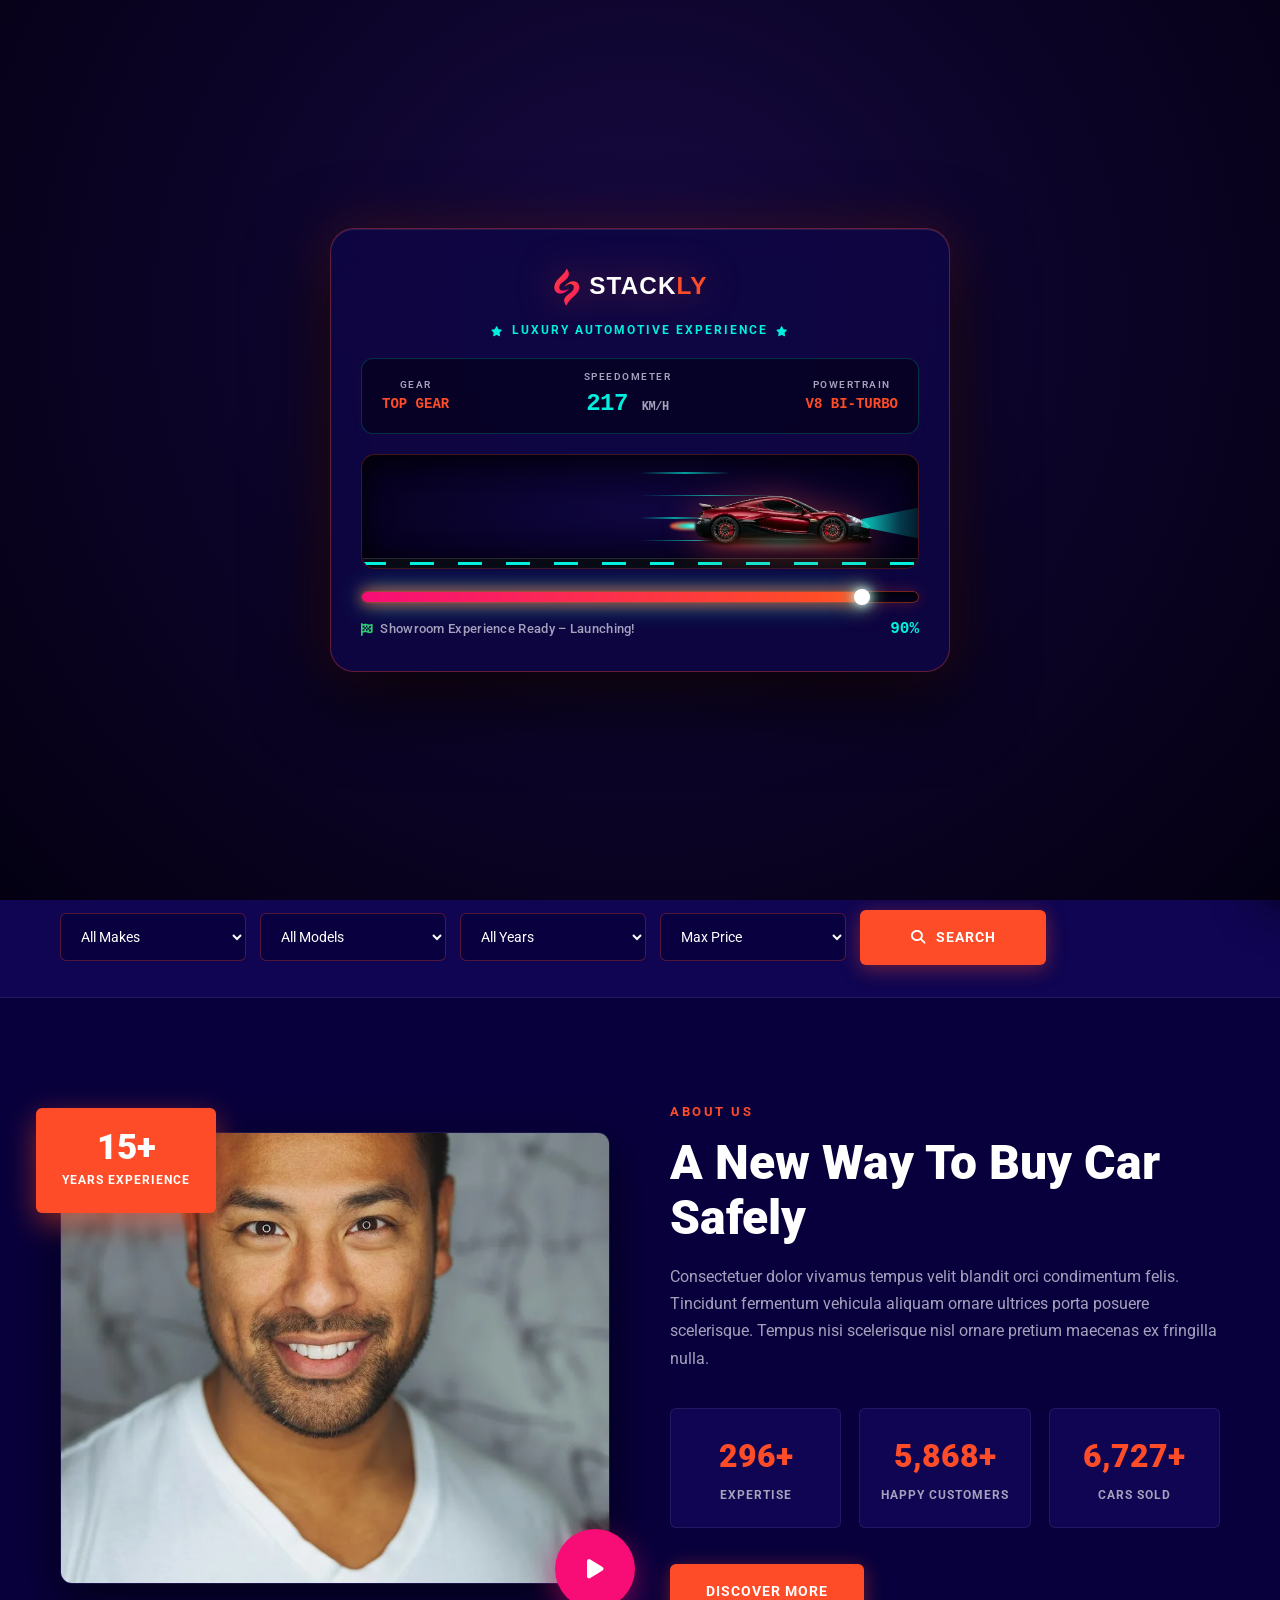
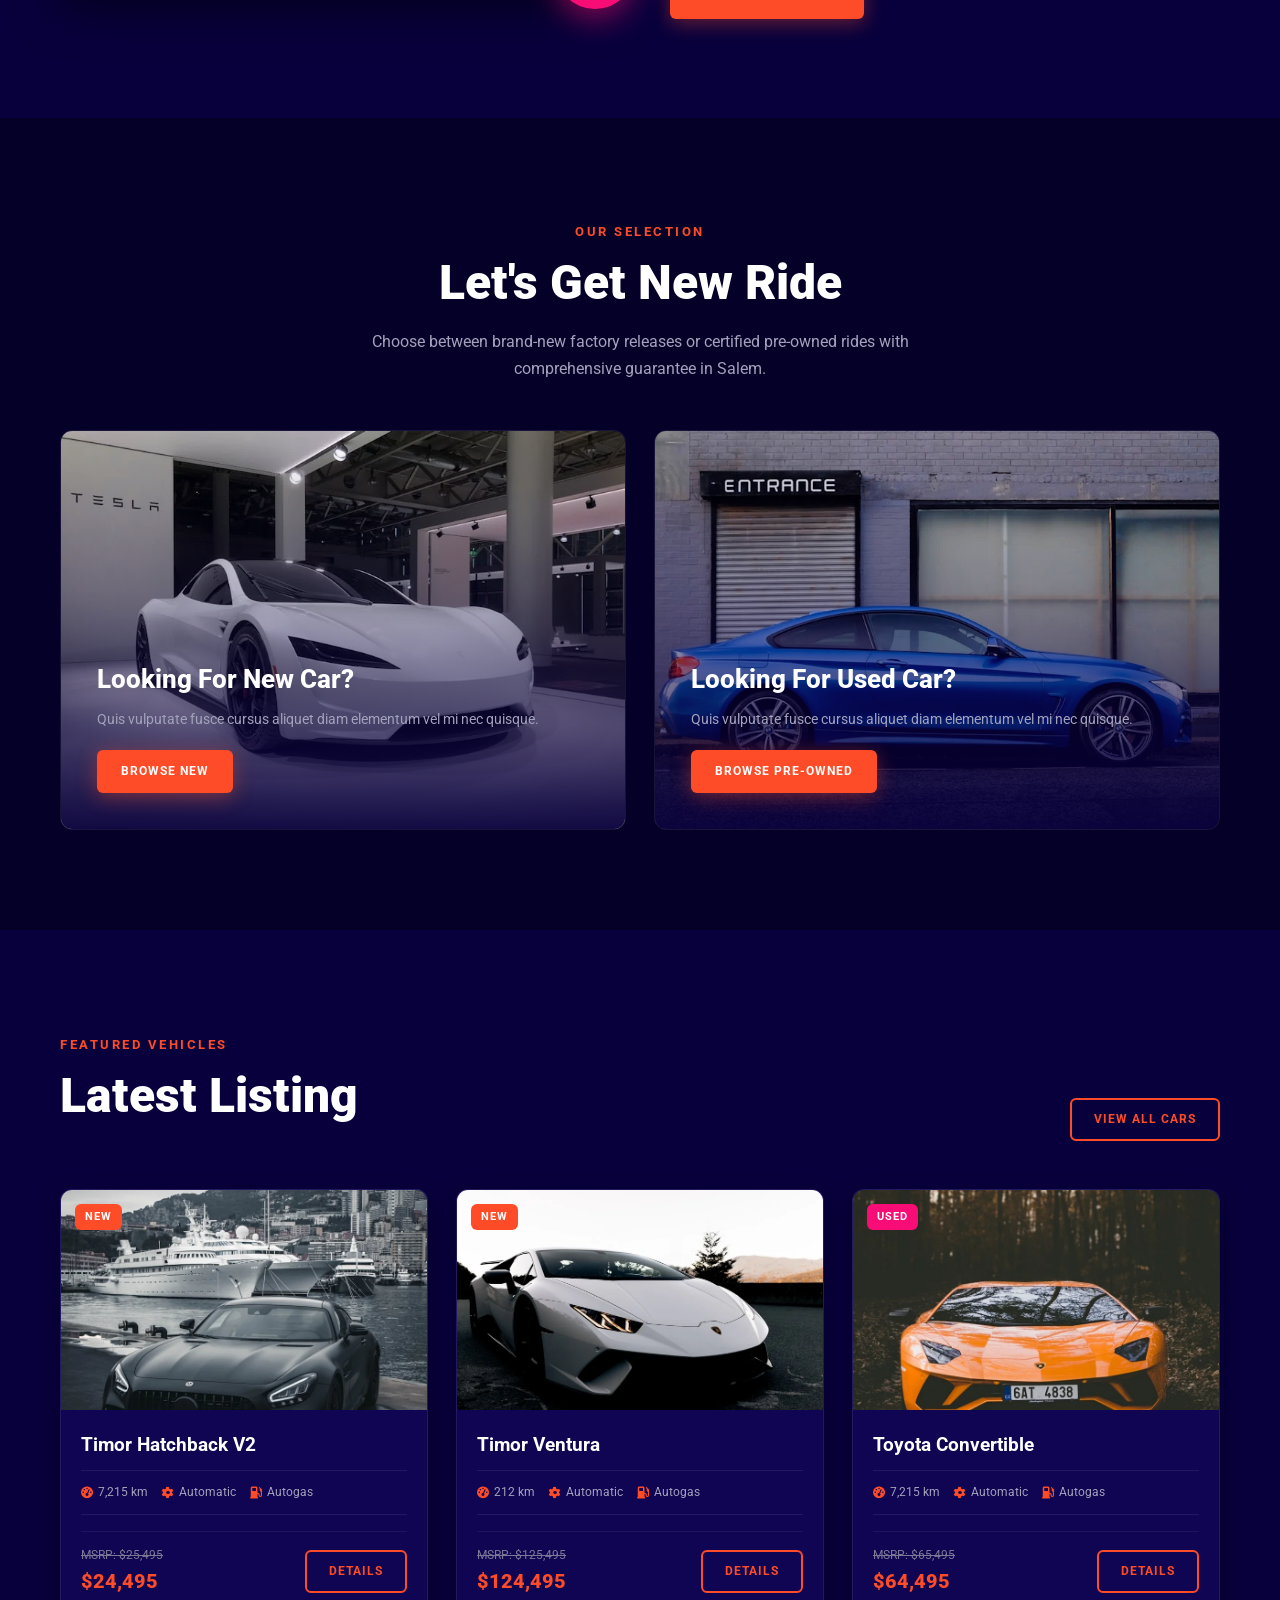
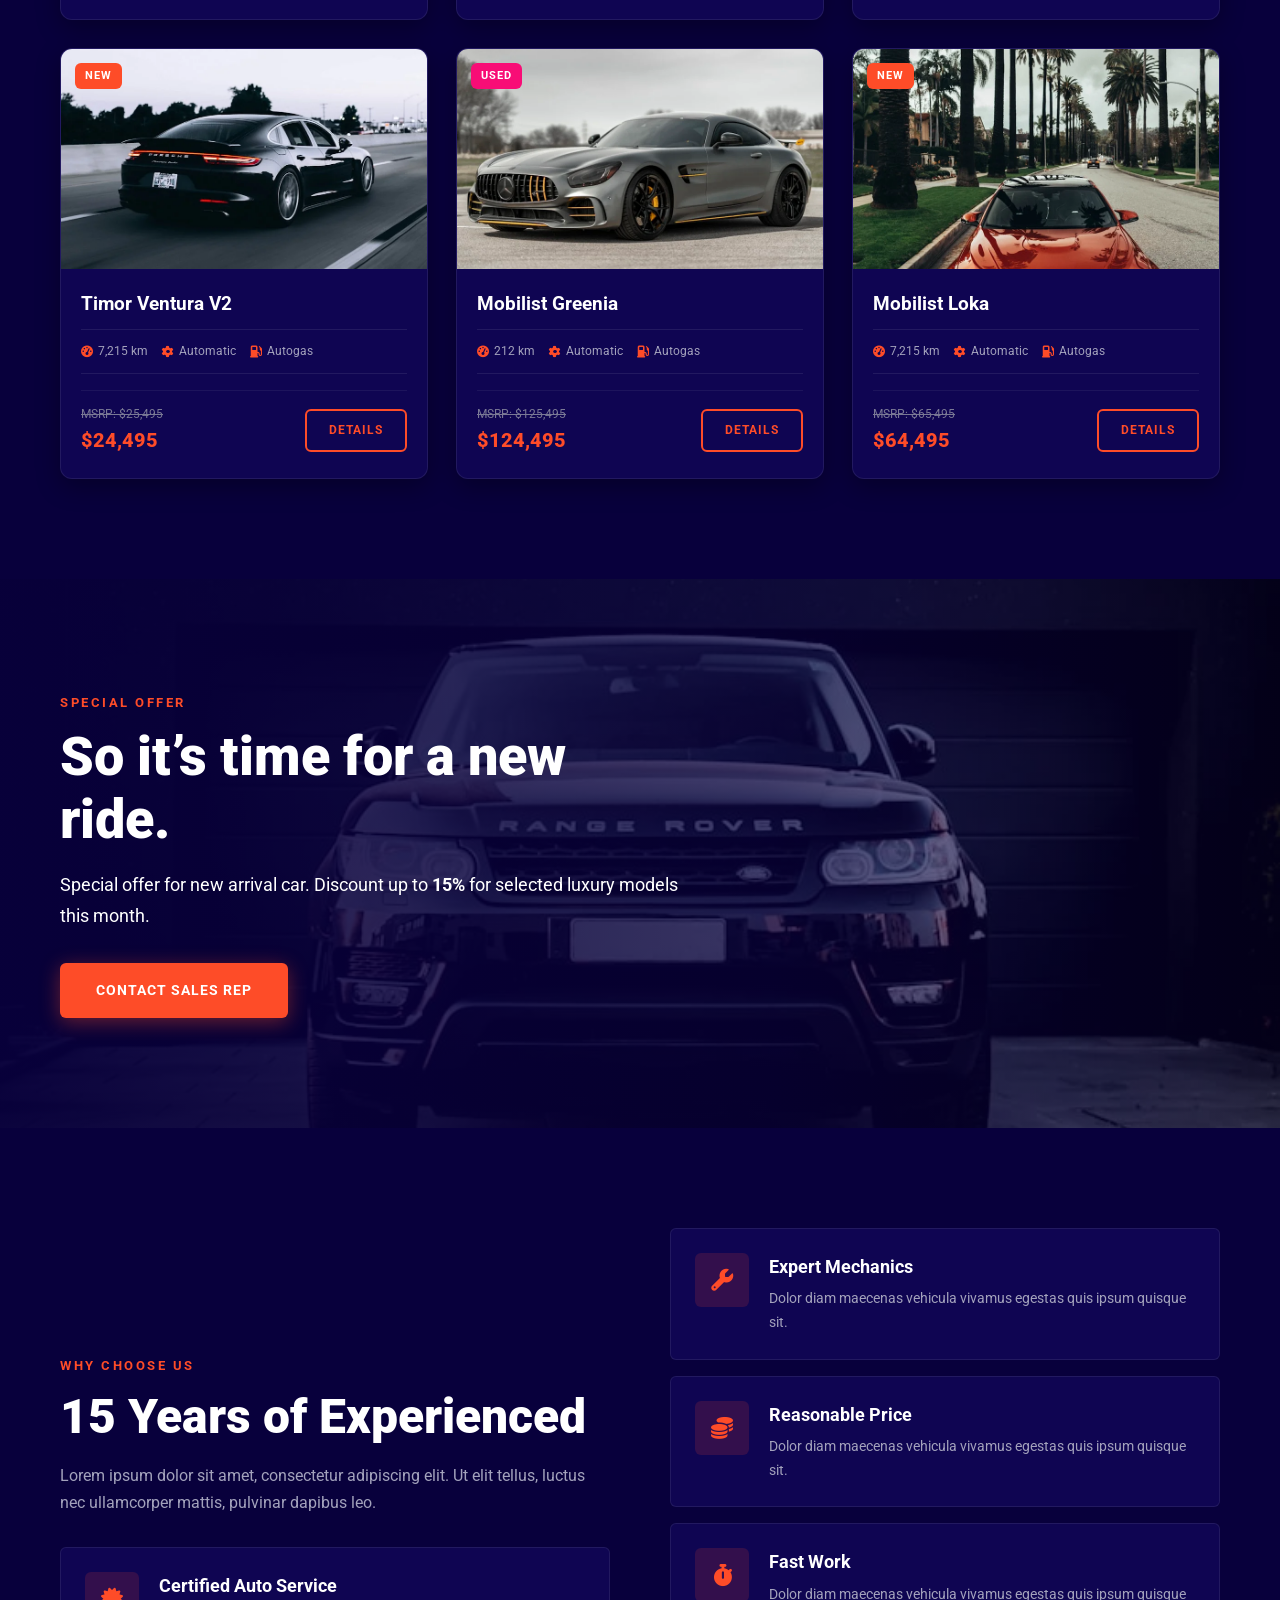
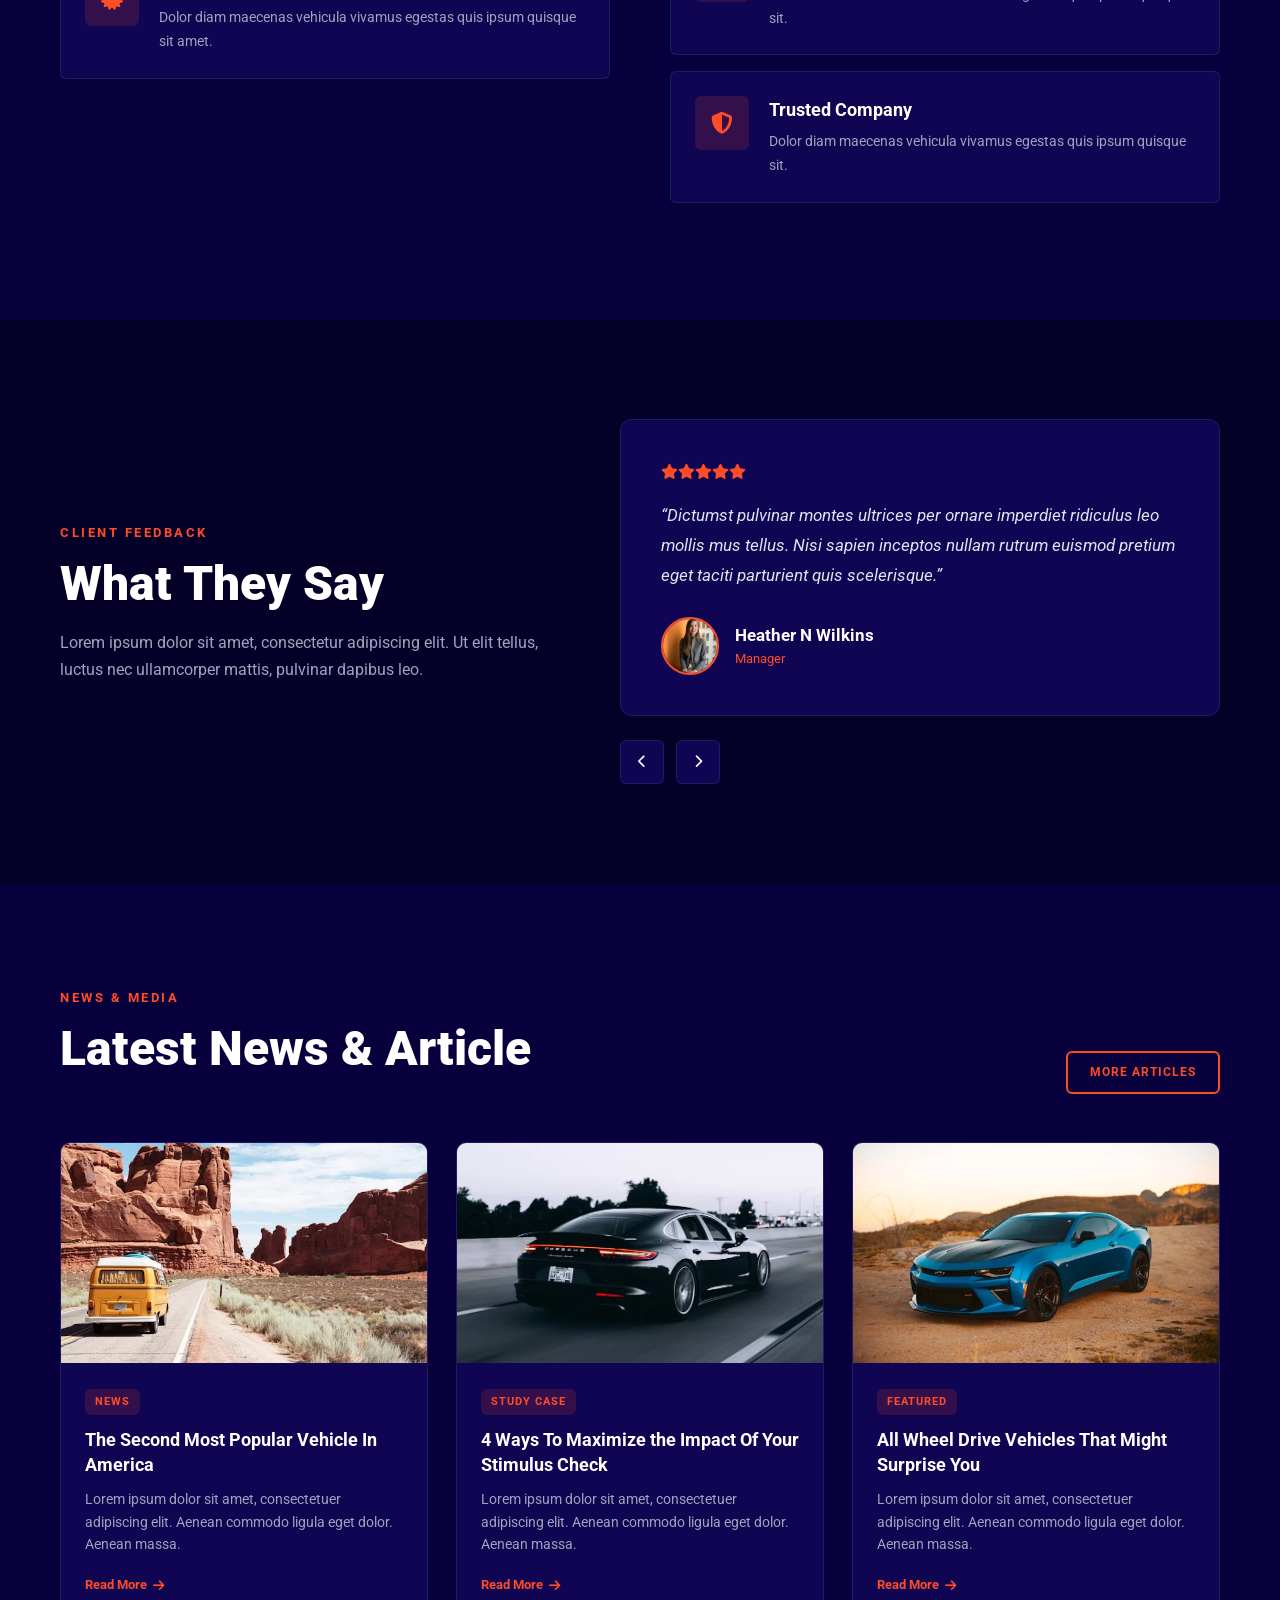
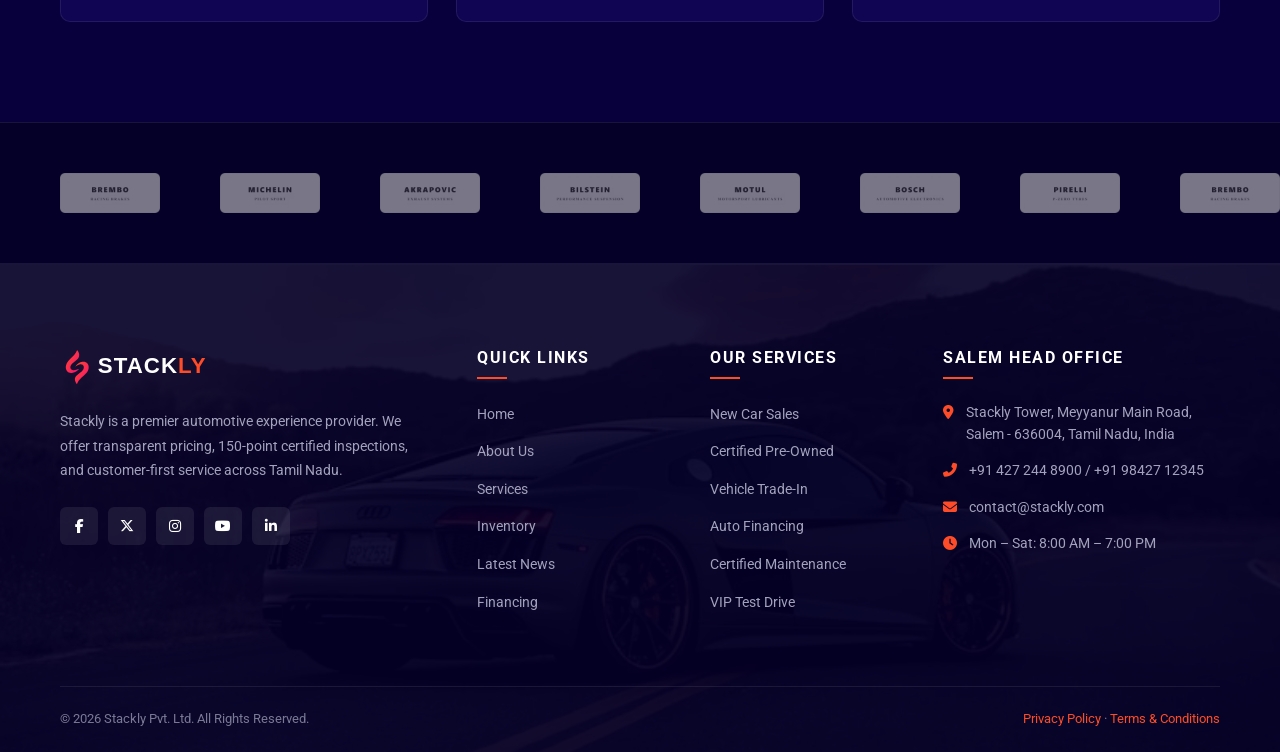
==== index.html @ 38fb1725 "first commit" ====
<!DOCTYPE html>
<html lang="en">
<head>
  <meta charset="UTF-8"/>
  <meta name="viewport" content="width=device-width, initial-scale=1.0"/>
  <title>Homepage &ndash; Stackly</title>
  <link rel="stylesheet" href="https://cdnjs.cloudflare.com/ajax/libs/font-awesome/6.5.0/css/all.min.css"/>
  <link rel="stylesheet" href="style.css"/>
</head>
<body>

<!-- ==============================================================================
     STACKLY CINEMATIC 3-SECOND PHOTOREALISTIC SUPERCAR PRELOADER
     ============================================================================== -->
<div id="stacklyPreloader" class="stackly-preloader-overlay">
  <div class="preloader-cinematic-stage">
    <div class="preloader-top-brand">
      <img src="stackly-logo.svg" alt="Stackly" class="preloader-cinematic-logo"/>
      <div class="preloader-salem-badge"><i class="fas fa-star" style="color:var(--accent-cyan); font-size:10px;"></i> Luxury Automotive Experience <i class="fas fa-star" style="color:var(--accent-cyan); font-size:10px;"></i></div>
    </div>
    <div class="preloader-hud-display">
      <div class="hud-item">
        <span class="hud-label">GEAR</span>
        <span class="hud-value" id="hudGear">1ST GEAR</span>
      </div>
      <div class="hud-item hud-center">
        <span class="hud-label">SPEEDOMETER</span>
        <span class="hud-value-large"><span id="hudSpeed">0</span> <small>KM/H</small></span>
      </div>
      <div class="hud-item">
        <span class="hud-label">POWERTRAIN</span>
        <span class="hud-value" id="hudPower">V8 BI-TURBO</span>
      </div>
    </div>
    <div class="preloader-highway-stage" id="preloaderTrack">
      <div class="speed-streaks-layer">
        <span class="streak streak-1"></span>
        <span class="streak streak-2"></span>
        <span class="streak streak-3"></span>
        <span class="streak streak-4"></span>
      </div>
      <div class="preloader-supercar-wrapper" id="preloaderCar">
        <div class="supercar-headlight-cone"></div>
        <div class="supercar-underglow-neon"></div>
        <img src="assets/supercar-loader.webp" alt="Stackly Supercar" class="preloader-supercar-img"/>
        <div class="supercar-nitro-exhaust"><span class="nitro-flame"></span></div>
      </div>
      <div class="preloader-highway-road"><div class="highway-dashes"></div></div>
    </div>
    <div class="preloader-progress-console">
      <div class="progress-track-neon"><div class="progress-bar-neon" id="preloaderProgressBar"></div></div>
      <div class="progress-info-row">
        <span class="progress-status-msg" id="preloaderStatus"><i class="fas fa-tachometer-alt" style="color:var(--accent-pink);"></i> Igniting Twin-Turbo V8 Powertrain...</span>
        <span class="progress-percent-val" id="preloaderPercent">0%</span>
      </div>
    </div>
  </div>
</div>

<header id="site-header">
  <div class="header-inner">
    <a href="index.html" class="logo-link">
      <img src="stackly-logo.svg" alt="Stackly"/>
    </a>
    <ul class="nav-links">
      <li><a href="index.html" class="active">Home</a></li>
      <li><a href="about.html" class="">About Us</a></li>
      <li><a href="service.html" class="">Service</a></li>
      <li class="has-dropdown">
        <a href="listing.html" class="">Listing Car</a>
        <ul class="dropdown-panel">
          <li><a href="detail.html"><i class="fas fa-car-side"></i> Car Detail Page</a></li>
          <li><a href="financing.html"><i class="fas fa-calculator"></i> Financing &amp; Loan</a></li>
        </ul>
      </li>
      <li><a href="team.html" class="">Team</a></li>
      <li><a href="blog.html" class="">Blog</a></li>
      <li><a href="contact.html" class="">Contact</a></li>
    </ul>
    <div class="header-cta">
      <a href="login.html" id="authNavBtn" class="btn btn-outline btn-sm" style="border-color:var(--primary); color:var(--primary);"><i class="fas fa-sign-in-alt"></i> Login / Register</a>
      <a href="listing.html" class="btn btn-primary btn-sm">Inventory</a>
      <button class="mobile-toggle" id="mobileToggle" aria-label="Toggle Navigation"><i class="fas fa-bars"></i></button>
    </div>
  </div>
</header>

<div class="mobile-drawer-backdrop" id="mobileDrawerBackdrop"></div>
<div class="mobile-nav-drawer" id="mobileNavDrawer">
  <div class="mobile-drawer-header">
    <a href="index.html" class="drawer-logo">
      <img src="stackly-logo.svg" alt="Stackly" style="height:32px;"/>
    </a>
    <button class="drawer-close" id="drawerClose" aria-label="Close Menu">&times;</button>
  </div>

  <div class="mobile-drawer-body">
    <nav class="mobile-menu-list">
      <a href="index.html" class="mobile-menu-link"><i class="fas fa-home"></i> Home</a>
      <a href="about.html" class="mobile-menu-link"><i class="fas fa-info-circle"></i> About Us</a>
      <a href="service.html" class="mobile-menu-link"><i class="fas fa-cogs"></i> Services</a>
      <a href="listing.html" class="mobile-menu-link"><i class="fas fa-car"></i> Listing Car</a>
      <div class="mobile-submenu">
        <a href="detail.html" class="mobile-sublink"><i class="fas fa-angle-right"></i> Car Detail Page</a>
        <a href="financing.html" class="mobile-sublink"><i class="fas fa-angle-right"></i> Financing &amp; Loan</a>
      </div>
      <a href="team.html" class="mobile-menu-link"><i class="fas fa-users"></i> Team</a>
      <a href="blog.html" class="mobile-menu-link"><i class="fas fa-newspaper"></i> Blog</a>
      <a href="contact.html" class="mobile-menu-link"><i class="fas fa-envelope"></i> Contact</a>
    </nav>

    <div class="mobile-drawer-actions">
      <a href="login.html" class="btn btn-outline btn-sm mobile-action-btn" style="border-color:var(--primary); color:var(--primary); width:100%; justify-content:center;">
        <i class="fas fa-user-circle"></i> Login / Register
      </a>
      <a href="listing.html" class="btn btn-primary btn-sm mobile-action-btn" style="width:100%; justify-content:center;">
        <i class="fas fa-warehouse"></i> Browse Inventory
      </a>
    </div>

    <div class="mobile-drawer-contact">
      <div class="drawer-contact-item">
        <i class="fas fa-phone-alt"></i>
        <div>
          <small style="display:block; color:var(--text-muted); font-size:11px;">Helpline</small>
          <strong style="color:#fff; font-size:13px;">+91 98427 12345</strong>
        </div>
      </div>
      <div class="drawer-contact-item">
        <i class="fas fa-map-marker-alt"></i>
        <div>
          <small style="display:block; color:var(--text-muted); font-size:11px;">Showroom</small>
          <span style="color:#fff; font-size:13px;">Meyyanur Main Rd, Salem</span>
        </div>
      </div>
    </div>

    <div class="mobile-drawer-social">
      <a href="https://facebook.com" target="_blank" rel="noopener noreferrer" aria-label="Facebook"><i class="fab fa-facebook-f"></i></a>
      <a href="https://x.com" target="_blank" rel="noopener noreferrer" aria-label="X"><i class="fab fa-x-twitter"></i></a>
      <a href="https://instagram.com" target="_blank" rel="noopener noreferrer" aria-label="Instagram"><i class="fab fa-instagram"></i></a>
      <a href="https://youtube.com" target="_blank" rel="noopener noreferrer" aria-label="YouTube"><i class="fab fa-youtube"></i></a>
      <a href="https://linkedin.com" target="_blank" rel="noopener noreferrer" aria-label="LinkedIn"><i class="fab fa-linkedin-in"></i></a>
    </div>
  </div>
</div>



  



</header>



  
<section class="hero-slider-section">
  <div class="hero-bg-slides">
    <div class="hero-slide active" style="background-image: url('assets/brand-new-car-in-showroom-45256.webp');"></div>
    <div class="hero-slide" style="background-image: url('assets/a-low-angle-view-of-a-convertible-sports-car-moving-on-a-highway-late-in-the-day--0f875.webp');"></div>
    <div class="hero-slide" style="background-image: url('assets/car-dealership-closeup-view-on-vehicle-headlight-da725.webp');"></div>
    <div class="hero-slide" style="background-image: url('assets/low-angle-of-extravagance-store-with-cars-in-a-row-for-sale-32c47.webp');"></div>
  </div>
  <div class="hero-bg-overlay"></div>
  <div class="container" style="position:relative; z-index:2; width:100%;">
    <div class="hero-content-wrap">
      <span class="badge-tag">Welcome to Stackly</span>
      <h1 class="section-title" style="font-size: clamp(2.4rem, 5.5vw, 4.4rem); line-height: 1.08;">Get a <span>smart car</span> like you.</h1>
      <p class="hero-sub-p">Wonderful experience provider of four-wheelers. Discover certified luxury, sports, and hybrid vehicles curated for excellence in Salem.</p>
      <div class="hero-button-group">
        <a href="listing.html" class="btn btn-primary">Discover More</a>
        <a href="about.html" class="btn btn-outline">About Us</a>
      </div>
    </div>
  </div>
  <div class="hero-bullets">
    <div class="bullet active"></div>
    <div class="bullet"></div>
    <div class="bullet"></div>
    <div class="bullet"></div>
  </div>
</section>

<!-- Search Filter Bar -->
<div class="search-filter-box">
  <div class="container">
    <div class="filter-controls-grid">
      <select class="filter-select-input">
        <option>All Makes</option>
        <option>Timor</option>
        <option>Toyota</option>
        <option>Mobilist</option>
        <option>BMW</option>
      </select>
      <select class="filter-select-input">
        <option>All Models</option>
        <option>Hatchback</option>
        <option>Sedan</option>
        <option>Convertible</option>
        <option>SUV</option>
      </select>
      <select class="filter-select-input">
        <option>All Years</option>
        <option>2024</option>
        <option>2023</option>
        <option>2022</option>
      </select>
      <select class="filter-select-input">
        <option>Max Price</option>
        <option>$30,000</option>
        <option>$60,000</option>
        <option>$100,000</option>
        <option>$150,000+</option>
      </select>
      <a href="listing.html" class="btn btn-primary" style="padding:14px; width:100%;"><i class="fas fa-search"></i> Search</a>
    </div>
  </div>
</div>

<!-- About Section -->
<section class="section-pad">
  <div class="container">
    <div class="about-duo-grid">
      <div class="about-img-frame">
        <div class="experience-tag-box">
          <strong>15+</strong>
          <span>Years Experience</span>
        </div>
        <div class="about-main-img">
          <img src="assets/successful-men-and-his-luxury-exotic-car-b22d9.webp" alt="About Stackly"/>
        </div>
        <div class="play-video-circle" id="videoOpenTrigger" title="Watch Video">
          <i class="fas fa-play"></i>
        </div>
      </div>
      <div>
        <span class="badge-tag">About Us</span>
        <h2 class="section-title">A New Way To Buy Car Safely</h2>
        <p class="section-desc">Consectetuer dolor vivamus tempus velit blandit orci condimentum felis. Tincidunt fermentum vehicula aliquam ornare ultrices porta posuere scelerisque. Tempus nisi scelerisque nisl ornare pretium maecenas ex fringilla nulla.</p>
        
        <div class="stat-counter-strip">
          <div class="stat-box-card">
            <div class="stat-number" data-target="365">0</div>
            <div class="stat-title">Expertise</div>
          </div>
          <div class="stat-box-card">
            <div class="stat-number" data-target="7215">0</div>
            <div class="stat-title">Happy Customers</div>
          </div>
          <div class="stat-box-card">
            <div class="stat-number" data-target="8271">0</div>
            <div class="stat-title">Cars Sold</div>
          </div>
        </div>

        <a href="about.html" class="btn btn-primary">Discover More</a>
      </div>
    </div>
  </div>
</section>

<!-- Ride Promo Cards -->
<section class="section-pad" style="background: var(--bg-darker);">
  <div class="container">
    <div style="text-align: center; margin-bottom: 48px;">
      <span class="badge-tag">Our Selection</span>
      <h2 class="section-title">Let's Get New Ride</h2>
      <p class="section-desc" style="max-width: 580px; margin: 0 auto;">Choose between brand-new factory releases or certified pre-owned rides with comprehensive guarantee in Salem.</p>
    </div>
    <div class="promo-cards-grid">
      <div class="promo-car-card">
        <img src="assets/brand-new-vehicle-on-dealership-display-e1623320551734-ea3c7.webp" alt="Looking For New Car?"/>
        <div class="promo-car-overlay">
          <h3 class="promo-car-title">Looking For New Car?</h3>
          <p class="promo-car-desc">Quis vulputate fusce cursus aliquet diam elementum vel mi nec quisque.</p>
          <a href="listing.html" class="btn btn-primary btn-sm" style="align-self: flex-start;">Browse New</a>
        </div>
      </div>
      <div class="promo-car-card">
        <img src="assets/headlight-of-old-car-e1623320588420-1b595.webp" alt="Looking For Used Car?"/>
        <div class="promo-car-overlay">
          <h3 class="promo-car-title">Looking For Used Car?</h3>
          <p class="promo-car-desc">Quis vulputate fusce cursus aliquet diam elementum vel mi nec quisque.</p>
          <a href="listing.html" class="btn btn-primary btn-sm" style="align-self: flex-start;">Browse Pre-Owned</a>
        </div>
      </div>
    </div>
  </div>
</section>

<!-- Latest Listing -->
<section class="section-pad">
  <div class="container">
    <div style="display: flex; align-items: flex-end; justify-content: space-between; margin-bottom: 48px; flex-wrap: wrap; gap: 16px;">
      <div>
        <span class="badge-tag">Featured Vehicles</span>
        <h2 class="section-title">Latest Listing</h2>
      </div>
      <a href="listing.html" class="btn btn-outline-primary btn-sm">View All Cars</a>
    </div>
    <div class="car-catalog-grid">
      
  <div class="car-inventory-tile">
    <div class="car-thumb-wrap">
      <img src="assets/car-3-e1623321014259-83cf6.webp" alt="Timor Hatchback V2" loading="lazy"/>
      <span class="condition-pill ">New</span>
    </div>
    <div class="car-meta-body">
      <h3 class="car-name-heading"><a href="detail.html">Timor Hatchback V2</a></h3>
      <div class="specs-bar">
        <span><i class="fas fa-tachometer-alt"></i> 7,215 km</span>
        <span><i class="fas fa-cog"></i> Automatic</span>
        <span><i class="fas fa-gas-pump"></i> Autogas</span>
      </div>
      <div class="pricing-row">
        <div>
          <div class="msrp-struck">MSRP: $25,495</div>
          <div class="net-price-val">$24,495</div>
        </div>
        <a href="detail.html" class="btn btn-outline-primary btn-sm">Details</a>
      </div>
    </div>
  </div>
  <div class="car-inventory-tile">
    <div class="car-thumb-wrap">
      <img src="assets/sport-car-1-e1623321077599-2b4e7.webp" alt="Timor Ventura" loading="lazy"/>
      <span class="condition-pill ">New</span>
    </div>
    <div class="car-meta-body">
      <h3 class="car-name-heading"><a href="detail.html">Timor Ventura</a></h3>
      <div class="specs-bar">
        <span><i class="fas fa-tachometer-alt"></i> 212 km</span>
        <span><i class="fas fa-cog"></i> Automatic</span>
        <span><i class="fas fa-gas-pump"></i> Autogas</span>
      </div>
      <div class="pricing-row">
        <div>
          <div class="msrp-struck">MSRP: $125,495</div>
          <div class="net-price-val">$124,495</div>
        </div>
        <a href="detail.html" class="btn btn-outline-primary btn-sm">Details</a>
      </div>
    </div>
  </div>
  <div class="car-inventory-tile">
    <div class="car-thumb-wrap">
      <img src="assets/studio-shot-of-three-dimensional-yellow-convertible-fd38c.webp" alt="Toyota Convertible" loading="lazy"/>
      <span class="condition-pill condition-used">Used</span>
    </div>
    <div class="car-meta-body">
      <h3 class="car-name-heading"><a href="detail.html">Toyota Convertible</a></h3>
      <div class="specs-bar">
        <span><i class="fas fa-tachometer-alt"></i> 7,215 km</span>
        <span><i class="fas fa-cog"></i> Automatic</span>
        <span><i class="fas fa-gas-pump"></i> Autogas</span>
      </div>
      <div class="pricing-row">
        <div>
          <div class="msrp-struck">MSRP: $65,495</div>
          <div class="net-price-val">$64,495</div>
        </div>
        <a href="detail.html" class="btn btn-outline-primary btn-sm">Details</a>
      </div>
    </div>
  </div>
  <div class="car-inventory-tile">
    <div class="car-thumb-wrap">
      <img src="assets/luxury-silver-sports-car-241de.webp" alt="Timor Ventura V2" loading="lazy"/>
      <span class="condition-pill ">New</span>
    </div>
    <div class="car-meta-body">
      <h3 class="car-name-heading"><a href="detail.html">Timor Ventura V2</a></h3>
      <div class="specs-bar">
        <span><i class="fas fa-tachometer-alt"></i> 7,215 km</span>
        <span><i class="fas fa-cog"></i> Automatic</span>
        <span><i class="fas fa-gas-pump"></i> Autogas</span>
      </div>
      <div class="pricing-row">
        <div>
          <div class="msrp-struck">MSRP: $25,495</div>
          <div class="net-price-val">$24,495</div>
        </div>
        <a href="detail.html" class="btn btn-outline-primary btn-sm">Details</a>
      </div>
    </div>
  </div>
  <div class="car-inventory-tile">
    <div class="car-thumb-wrap">
      <img src="assets/hybrid-car-1-c0f20.webp" alt="Mobilist Greenia" loading="lazy"/>
      <span class="condition-pill condition-used">Used</span>
    </div>
    <div class="car-meta-body">
      <h3 class="car-name-heading"><a href="detail.html">Mobilist Greenia</a></h3>
      <div class="specs-bar">
        <span><i class="fas fa-tachometer-alt"></i> 212 km</span>
        <span><i class="fas fa-cog"></i> Automatic</span>
        <span><i class="fas fa-gas-pump"></i> Autogas</span>
      </div>
      <div class="pricing-row">
        <div>
          <div class="msrp-struck">MSRP: $125,495</div>
          <div class="net-price-val">$124,495</div>
        </div>
        <a href="detail.html" class="btn btn-outline-primary btn-sm">Details</a>
      </div>
    </div>
  </div>
  <div class="car-inventory-tile">
    <div class="car-thumb-wrap">
      <img src="assets/white-smart-car-07bdf.webp" alt="Mobilist Loka" loading="lazy"/>
      <span class="condition-pill ">New</span>
    </div>
    <div class="car-meta-body">
      <h3 class="car-name-heading"><a href="detail.html">Mobilist Loka</a></h3>
      <div class="specs-bar">
        <span><i class="fas fa-tachometer-alt"></i> 7,215 km</span>
        <span><i class="fas fa-cog"></i> Automatic</span>
        <span><i class="fas fa-gas-pump"></i> Autogas</span>
      </div>
      <div class="pricing-row">
        <div>
          <div class="msrp-struck">MSRP: $65,495</div>
          <div class="net-price-val">$64,495</div>
        </div>
        <a href="detail.html" class="btn btn-outline-primary btn-sm">Details</a>
      </div>
    </div>
  </div>
    </div>
  </div>
</section>

<!-- Full-width Promo -->
<section class="fullwidth-banner">
  <div class="container">
    <div class="banner-content-box">
      <span class="badge-tag">Special Offer</span>
      <h2 class="section-title" style="font-size: clamp(2.2rem, 4.5vw, 3.4rem);">So it’s time for a new ride.</h2>
      <p class="section-desc" style="color:#FFF; font-size:1.15rem; margin:16px 0 32px;">Special offer for new arrival car. Discount up to <strong>15%</strong> for selected luxury models this month.</p>
      <a href="contact.html" class="btn btn-primary">Contact Sales Rep</a>
    </div>
  </div>
</section>

<!-- Why Choose Us -->
<section class="section-pad">
  <div class="container">
    <div class="about-duo-grid">
      <div>
        <span class="badge-tag">Why Choose Us</span>
        <h2 class="section-title">15 Years of Experienced</h2>
        <p class="section-desc" style="margin-bottom: 30px;">Lorem ipsum dolor sit amet, consectetur adipiscing elit. Ut elit tellus, luctus nec ullamcorper mattis, pulvinar dapibus leo.</p>
        
        <div class="why-compact-card">
          <div class="why-icon-box"><i class="fas fa-certificate"></i></div>
          <div>
            <h4 style="font-size:1.1rem; font-weight:700; margin-bottom:6px;">Certified Auto Service</h4>
            <p class="section-desc" style="font-size:14px;">Dolor diam maecenas vehicula vivamus egestas quis ipsum quisque sit amet.</p>
          </div>
        </div>
      </div>
      
      <div>
        <div class="why-compact-card">
          <div class="why-icon-box"><i class="fas fa-wrench"></i></div>
          <div>
            <h4 style="font-size:1.1rem; font-weight:700; margin-bottom:6px;">Expert Mechanics</h4>
            <p class="section-desc" style="font-size:14px;">Dolor diam maecenas vehicula vivamus egestas quis ipsum quisque sit.</p>
          </div>
        </div>
        <div class="why-compact-card">
          <div class="why-icon-box"><i class="fas fa-coins"></i></div>
          <div>
            <h4 style="font-size:1.1rem; font-weight:700; margin-bottom:6px;">Reasonable Price</h4>
            <p class="section-desc" style="font-size:14px;">Dolor diam maecenas vehicula vivamus egestas quis ipsum quisque sit.</p>
          </div>
        </div>
        <div class="why-compact-card">
          <div class="why-icon-box"><i class="fas fa-stopwatch"></i></div>
          <div>
            <h4 style="font-size:1.1rem; font-weight:700; margin-bottom:6px;">Fast Work</h4>
            <p class="section-desc" style="font-size:14px;">Dolor diam maecenas vehicula vivamus egestas quis ipsum quisque sit.</p>
          </div>
        </div>
        <div class="why-compact-card">
          <div class="why-icon-box"><i class="fas fa-shield-alt"></i></div>
          <div>
            <h4 style="font-size:1.1rem; font-weight:700; margin-bottom:6px;">Trusted Company</h4>
            <p class="section-desc" style="font-size:14px;">Dolor diam maecenas vehicula vivamus egestas quis ipsum quisque sit.</p>
          </div>
        </div>
      </div>
    </div>
  </div>
</section>

<!-- Testimonials -->
<section class="section-pad" style="background: var(--bg-darker);">
  <div class="container">
    <div style="display:grid; grid-template-columns: 1fr 1.2fr; gap:60px; align-items:center;">
      <div>
        <span class="badge-tag">Client Feedback</span>
        <h2 class="section-title">What They Say</h2>
        <p class="section-desc">Lorem ipsum dolor sit amet, consectetur adipiscing elit. Ut elit tellus, luctus nec ullamcorper mattis, pulvinar dapibus leo.</p>
      </div>

      <div>
        <div class="testi-track-wrap">
          <div class="testi-track-flex" id="testiTrack">
            <div class="testi-card-single">
              <div class="star-rating"><i class="fas fa-star"></i><i class="fas fa-star"></i><i class="fas fa-star"></i><i class="fas fa-star"></i><i class="fas fa-star"></i></div>
              <p class="quote-p">&ldquo;Dictumst pulvinar montes ultrices per ornare imperdiet ridiculus leo mollis mus tellus. Nisi sapien inceptos nullam rutrum euismod pretium eget taciti parturient quis scelerisque.&rdquo;</p>
              <div class="author-block">
                <img class="author-avatar" src="assets/asian-businesswoman-e1623128079158-e97b3.webp" alt="Heather N Wilkins"/>
                <div>
                  <div class="author-name">Heather N Wilkins</div>
                  <div class="author-role">Manager</div>
                </div>
              </div>
            </div>
            
            <div class="testi-card-single">
              <div class="star-rating"><i class="fas fa-star"></i><i class="fas fa-star"></i><i class="fas fa-star"></i><i class="fas fa-star"></i><i class="fas fa-star"></i></div>
              <p class="quote-p">&ldquo;Stackly provided me with an exceptional experience when buying my first luxury convertible. Zero hidden fees and paperwork was completely seamless.&rdquo;</p>
              <div class="author-block">
                <img class="author-avatar" src="assets/happy-young-businesswoman-in-suit-looking-at-camera-with-crossed-arms-isolated-on-white-e1623128154534-73c41.webp" alt="Lynn J Roberts"/>
                <div>
                  <div class="author-name">Lynn J Roberts</div>
                  <div class="author-role">Executive Director</div>
                </div>
              </div>
            </div>

            <div class="testi-card-single">
              <div class="star-rating"><i class="fas fa-star"></i><i class="fas fa-star"></i><i class="fas fa-star"></i><i class="fas fa-star"></i><i class="fas fa-star"></i></div>
              <p class="quote-p">&ldquo;The mechanics and technical support here are unmatched. Scheduled an appraisal in Salem, accepted an offer, and drove home in a Timor Ventura the same day!&rdquo;</p>
              <div class="author-block">
                <img class="author-avatar" src="assets/businessman-portrait-e1623127853804-fdb0e.webp" alt="Keith A Connolly"/>
                <div>
                  <div class="author-name">Keith A Connolly</div>
                  <div class="author-role">Fleet Engineer</div>
                </div>
              </div>
            </div>
          </div>
        </div>

        <div class="testi-controls">
          <button class="arrow-btn" id="testiPrevBtn" aria-label="Previous"><i class="fas fa-chevron-left"></i></button>
          <button class="arrow-btn" id="testiNextBtn" aria-label="Next"><i class="fas fa-chevron-right"></i></button>
        </div>
      </div>
    </div>
  </div>
</section>

<!-- Latest News -->
<section class="section-pad">
  <div class="container">
    <div style="display: flex; align-items: flex-end; justify-content: space-between; margin-bottom: 48px; flex-wrap: wrap; gap: 16px;">
      <div>
        <span class="badge-tag">News &amp; Media</span>
        <h2 class="section-title">Latest News &amp; Article</h2>
      </div>
      <a href="blog.html" class="btn btn-outline-primary btn-sm">More Articles</a>
    </div>

    <div class="news-cards-grid">
      <div class="news-tile">
        <div class="news-tile-thumb">
          <img src="assets/driving-into-the-sunset-300x200-59451.webp" alt="News 1" loading="lazy"/>
        </div>
        <div class="news-tile-body">
          <span class="news-cat-badge">News</span>
          <h3 class="news-title-h3"><a href="single-post.html">The Second Most Popular Vehicle In America</a></h3>
          <p class="news-desc-p">Lorem ipsum dolor sit amet, consectetuer adipiscing elit. Aenean commodo ligula eget dolor. Aenean massa.</p>
          <a href="single-post.html" class="read-more-link">Read More <i class="fas fa-arrow-right"></i></a>
        </div>
      </div>

      <div class="news-tile">
        <div class="news-tile-thumb">
          <img src="assets/test-drive-in-new-car-300x200-d8abf.webp" alt="News 2" loading="lazy"/>
        </div>
        <div class="news-tile-body">
          <span class="news-cat-badge">Study Case</span>
          <h3 class="news-title-h3"><a href="single-post.html">4 Ways To Maximize the Impact Of Your Stimulus Check</a></h3>
          <p class="news-desc-p">Lorem ipsum dolor sit amet, consectetuer adipiscing elit. Aenean commodo ligula eget dolor. Aenean massa.</p>
          <a href="single-post.html" class="read-more-link">Read More <i class="fas fa-arrow-right"></i></a>
        </div>
      </div>

      <div class="news-tile">
        <div class="news-tile-thumb">
          <img src="assets/new-cars-production-and-sales-300x200-a8740.webp" alt="News 3" loading="lazy"/>
        </div>
        <div class="news-tile-body">
          <span class="news-cat-badge">Featured</span>
          <h3 class="news-title-h3"><a href="single-post.html">All Wheel Drive Vehicles That Might Surprise You</a></h3>
          <p class="news-desc-p">Lorem ipsum dolor sit amet, consectetuer adipiscing elit. Aenean commodo ligula eget dolor. Aenean massa.</p>
          <a href="single-post.html" class="read-more-link">Read More <i class="fas fa-arrow-right"></i></a>
        </div>
      </div>
    </div>
  </div>
</section>


<div class="brand-marquee-bar">
  <div class="container">
    <div class="marquee-runner">
      <img src="assets/logo-1-a2ed6.webp" alt="Brand 1"/>
      <img src="assets/logo-2-ed68c.webp" alt="Brand 2"/>
      <img src="assets/logo-3-9018f.webp" alt="Brand 3"/>
      <img src="assets/logo-4-f07af.webp" alt="Brand 4"/>
      <img src="assets/logo-5-e1a6c.webp" alt="Brand 5"/>
      <img src="assets/logo-6-c24e4.webp" alt="Brand 6"/>
      <img src="assets/logo-7-82f8f.webp" alt="Brand 7"/>
      <img src="assets/logo-1-a2ed6.webp" alt="Brand 1"/>
      <img src="assets/logo-2-ed68c.webp" alt="Brand 2"/>
      <img src="assets/logo-3-9018f.webp" alt="Brand 3"/>
      <img src="assets/logo-4-f07af.webp" alt="Brand 4"/>
      <img src="assets/logo-5-e1a6c.webp" alt="Brand 5"/>
    </div>
  </div>
</div>

  
<footer id="site-footer">
  <div class="container footer-content-wrap">
    <div class="footer-columns-grid">
      <div>
        <div class="footer-logo">
          <img src="stackly-logo.svg" alt="Stackly"/>
        </div>
        <p class="footer-about-text">Stackly is a premier automotive experience provider. We offer transparent pricing, 150-point certified inspections, and customer-first service across Tamil Nadu.</p>
        <div class="footer-social-icons">
          <a href="https://facebook.com" target="_blank" rel="noopener noreferrer" aria-label="Facebook"><i class="fab fa-facebook-f"></i></a>
          <a href="https://x.com" target="_blank" rel="noopener noreferrer" aria-label="X"><i class="fab fa-x-twitter"></i></a>
          <a href="https://instagram.com" target="_blank" rel="noopener noreferrer" aria-label="Instagram"><i class="fab fa-instagram"></i></a>
          <a href="https://youtube.com" target="_blank" rel="noopener noreferrer" aria-label="YouTube"><i class="fab fa-youtube"></i></a>
          <a href="https://linkedin.com" target="_blank" rel="noopener noreferrer" aria-label="LinkedIn"><i class="fab fa-linkedin-in"></i></a>
        </div>
      </div>
      <div>
        <h4 class="footer-col-header">Quick Links</h4>
        <ul class="footer-nav-links">
          <li><a href="index.html">Home</a></li>
          <li><a href="about.html">About Us</a></li>
          <li><a href="service.html">Services</a></li>
          <li><a href="listing.html">Inventory</a></li>
          <li><a href="blog.html">Latest News</a></li>
          <li><a href="financing.html">Financing</a></li>
        </ul>
      </div>
      <div>
        <h4 class="footer-col-header">Our Services</h4>
        <ul class="footer-nav-links">
          <li><a href="listing.html">New Car Sales</a></li>
          <li><a href="listing.html">Certified Pre-Owned</a></li>
          <li><a href="service.html">Vehicle Trade-In</a></li>
          <li><a href="financing.html">Auto Financing</a></li>
          <li><a href="service.html">Certified Maintenance</a></li>
          <li><a href="detail.html">VIP Test Drive</a></li>
        </ul>
      </div>
      <div>
        <h4 class="footer-col-header">Salem Head Office</h4>
        <ul class="footer-contact-items">
          <li><i class="fas fa-map-marker-alt"></i><span>Stackly Tower, Meyyanur Main Road, Salem - 636004, Tamil Nadu, India</span></li>
          <li><i class="fas fa-phone-alt"></i><span>+91 427 244 8900 / +91 98427 12345</span></li>
          <li><i class="fas fa-envelope"></i><span>contact@stackly.com</span></li>
          <li><i class="fas fa-clock"></i><span>Mon &ndash; Sat: 8:00 AM &ndash; 7:00 PM</span></li>
        </ul>
      </div>
    </div>
    <div class="footer-copyright-bar">
      <span>&copy; 2026 Stackly Pvt. Ltd. All Rights Reserved.</span>
      <span><a href="#">Privacy Policy</a> &middot; <a href="#">Terms &amp; Conditions</a></span>
    </div>
  </div>
</footer>

<button id="scrollTopBtn" aria-label="Scroll to top"><i class="fas fa-arrow-up"></i></button>

<div id="videoModalWrapper">
  <div class="video-modal-inner">
    <button class="video-close-trigger" id="videoCloseTrigger">&times; Close</button>
    <iframe id="videoFrame" width="100%" height="100%" src="" frameborder="0" allow="autoplay; encrypted-media" allowfullscreen style="border-radius:10px;"></iframe>
  </div>
</div>

  <script src="script.js"></script>
</body>
</html>
---- style.css ----
@import url('https://fonts.googleapis.com/css2?family=Roboto:wght@300;400;500;700;900&family=Roboto+Slab:wght@400;600;700;800;900&display=swap');

*, *::before, *::after {
  box-sizing: border-box;
  margin: 0;
  padding: 0;
}

:root {
  --bg-dark: #08003C;       /* Main deep navy */
  --bg-card: #0F0552;       /* Elevated card background */
  --bg-darker: #050028;     /* Contrast section background */
  --bg-surface: #140A66;    /* Surface overlay */
  --primary: #FE4C28;       /* AutoKit Signature Coral-Orange */
  --primary-hover: #E03E1C; /* Hover state */
  --accent-pink: #F80D76;   /* Play button / highlight */
  --accent-cyan: #01F0DD;   /* Verified cyan */
  --text-white: #FFFFFF;
  --text-muted: #A3A2BC;
  --text-dim: #7A7995;
  --border-light: rgba(255, 255, 255, 0.08);
  --border-subtle: rgba(254, 76, 40, 0.2);
  --font-main: 'Roboto', sans-serif;
  --container: 1200px;
  --radius: 6px;
  --transition: 0.3s cubic-bezier(0.25, 0.8, 0.25, 1);
}

html { scroll-behavior: smooth; }
body {
  background-color: var(--bg-dark);
  color: var(--text-white);
  font-family: var(--font-main);
  font-size: 16px;
  line-height: 1.6;
  overflow-x: hidden;
  -webkit-font-smoothing: antialiased;
}

img { max-width: 100%; height: auto; display: block; }
a { text-decoration: none; color: inherit; transition: var(--transition); }
ul { list-style: none; }
.container { max-width: var(--container); margin: 0 auto; padding: 0 20px; }

/* Typography */
.badge-tag {
  display: inline-block;
  font-size: 13px;
  font-weight: 700;
  text-transform: uppercase;
  letter-spacing: 2.5px;
  color: var(--primary);
  margin-bottom: 12px;
}
.section-title {
  font-size: clamp(2.2rem, 4vw, 3rem);
  font-weight: 900;
  line-height: 1.15;
  color: var(--text-white);
  margin-bottom: 18px;
}
.section-title span { color: var(--primary); }
.section-desc { color: var(--text-muted); font-size: 1rem; line-height: 1.7; }

/* Buttons */
.btn {
  display: inline-flex;
  align-items: center;
  justify-content: center;
  gap: 10px;
  padding: 14px 34px;
  font-size: 14px;
  font-weight: 700;
  text-transform: uppercase;
  letter-spacing: 1px;
  border-radius: var(--radius);
  cursor: pointer;
  transition: var(--transition);
  border: 2px solid transparent;
}
.btn-primary {
  background: var(--primary);
  color: #fff;
  box-shadow: 0 4px 20px rgba(254, 76, 40, 0.4);
}
.btn-primary:hover {
  background: var(--primary-hover);
  transform: translateY(-2px);
  box-shadow: 0 8px 25px rgba(254, 76, 40, 0.6);
  color: #fff;
}
.btn-outline { border-color: #fff; color: #fff; background: transparent; }
.btn-outline:hover { background: #fff; color: var(--bg-dark); transform: translateY(-2px); }
.btn-outline-primary { border-color: var(--primary); color: var(--primary); background: transparent; }
.btn-outline-primary:hover { background: var(--primary); color: #fff; }
.btn-sm { padding: 10px 22px; font-size: 12px; }

/* Header */
#site-header {
  position: sticky;
  top: 0;
  width: 100%;
  background: rgba(8, 0, 60, 0.96);
  backdrop-filter: blur(14px);
  z-index: 1000;
  border-bottom: 1px solid var(--border-light);
  transition: all 0.3s ease;
}
#site-header.header-scrolled {
  background: rgba(5, 0, 40, 0.98);
  box-shadow: 0 10px 30px rgba(0, 0, 0, 0.5);
  border-bottom-color: rgba(254, 76, 40, 0.25);
}
.header-inner {
  display: flex;
  align-items: center;
  justify-content: space-between;
  padding: 12px 24px;
  max-width: 1400px;
  margin: 0 auto;
  flex-wrap: nowrap;
  gap: 16px;
}
.logo-link {
  flex-shrink: 0;
  display: flex;
  align-items: center;
}
.logo-link img {
  height: 40px;
  width: auto;
  display: block;
}
.nav-links {
  display: flex;
  align-items: center;
  gap: 2px;
  flex-wrap: nowrap;
  white-space: nowrap;
  margin: 0;
  padding: 0;
  list-style: none;
}
.nav-links > li {
  position: relative;
  flex-shrink: 0;
}
.nav-links > li > a {
  display: inline-block;
  padding: 8px 12px;
  font-size: 13px;
  font-weight: 700;
  text-transform: uppercase;
  letter-spacing: 0.8px;
  color: var(--text-white);
  border-radius: var(--radius);
  transition: var(--transition);
  white-space: nowrap;
}
.nav-links > li > a:hover,
.nav-links > li > a.active {
  color: var(--primary);
  background: rgba(254, 76, 40, 0.08);
}
.nav-links .has-dropdown > a::after {
  content: " \25BE";
  font-size: 10px;
  margin-left: 4px;
}
.header-cta {
  display: flex;
  align-items: center;
  gap: 10px;
  flex-shrink: 0;
  white-space: nowrap;
}
.phone-quick { display: flex; align-items: center; gap: 8px; font-size: 14px; font-weight: 700; color: #fff; }
.phone-quick i { color: var(--primary); font-size: 16px; }
.mobile-toggle {
  display: none;
  background: rgba(255, 255, 255, 0.06);
  border: 1.5px solid rgba(255, 255, 255, 0.14);
  color: #fff;
  width: 42px;
  height: 42px;
  border-radius: 10px;
  font-size: 19px;
  cursor: pointer;
  align-items: center;
  justify-content: center;
  transition: all 0.25s cubic-bezier(0.16, 1, 0.3, 1);
}
.mobile-toggle:hover {
  background: var(--primary);
  border-color: var(--primary);
  color: #fff;
  box-shadow: 0 0 16px rgba(254, 76, 40, 0.4);
}

/* Mobile Drawer Backdrop */
.mobile-drawer-backdrop {
  position: fixed;
  inset: 0;
  background: rgba(4, 0, 20, 0.75);
  backdrop-filter: blur(6px);
  z-index: 2998;
  opacity: 0;
  pointer-events: none;
  transition: opacity 0.35s ease;
}
.mobile-drawer-backdrop.open {
  opacity: 1;
  pointer-events: all;
}

/* Mobile Sliding Drawer Navigation */
.mobile-nav-drawer {
  position: fixed;
  top: 0;
  right: 0;
  bottom: 0;
  width: 320px;
  max-width: 88vw;
  height: 100vh;
  height: 100dvh;
  background: rgba(6, 1, 26, 0.98);
  backdrop-filter: blur(24px);
  border-left: 1px solid rgba(254, 76, 40, 0.3);
  box-shadow: -15px 0 45px rgba(0, 0, 0, 0.85);
  z-index: 2999;
  display: flex;
  flex-direction: column;
  transform: translateX(100%);
  transition: transform 0.35s cubic-bezier(0.16, 1, 0.3, 1);
  overflow: hidden;
}
.mobile-nav-drawer.open {
  transform: translateX(0);
}

.mobile-drawer-header {
  display: flex;
  align-items: center;
  justify-content: space-between;
  padding: 18px 22px;
  border-bottom: 1px solid rgba(255, 255, 255, 0.08);
  background: rgba(4, 0, 18, 0.5);
}
.drawer-close {
  background: rgba(255, 255, 255, 0.06);
  border: 1px solid rgba(255, 255, 255, 0.12);
  color: #fff;
  font-size: 22px;
  width: 36px;
  height: 36px;
  border-radius: 8px;
  cursor: pointer;
  display: flex;
  align-items: center;
  justify-content: center;
  transition: all 0.2s ease;
  line-height: 1;
}
.drawer-close:hover {
  background: var(--primary);
  border-color: var(--primary);
  color: #fff;
}

.mobile-drawer-body {
  padding: 18px 20px 30px;
  overflow-y: auto;
  -webkit-overflow-scrolling: touch;
  flex: 1;
  display: flex;
  flex-direction: column;
  gap: 18px;
}
.mobile-menu-list {
  display: flex;
  flex-direction: column;
  gap: 3px;
}
.mobile-menu-link {
  display: flex;
  align-items: center;
  gap: 12px;
  padding: 11px 14px;
  font-size: 13.5px;
  font-weight: 700;
  text-transform: uppercase;
  letter-spacing: 0.8px;
  color: rgba(255, 255, 255, 0.88);
  border-radius: 8px;
  transition: all 0.2s ease;
}
.mobile-menu-link i {
  color: var(--primary);
  width: 20px;
  text-align: center;
  font-size: 14px;
  flex-shrink: 0;
}
.mobile-menu-link:hover,
.mobile-menu-link.active {
  background: rgba(254, 76, 40, 0.14);
  color: var(--primary);
  padding-left: 18px;
}

.mobile-submenu {
  display: flex;
  flex-direction: column;
  gap: 2px;
  padding-left: 20px;
  margin: 2px 0 6px;
  border-left: 2px solid rgba(254, 76, 40, 0.25);
}
.mobile-sublink {
  display: flex;
  align-items: center;
  gap: 8px;
  padding: 8px 12px;
  font-size: 13px;
  font-weight: 600;
  color: var(--text-muted);
  border-radius: 6px;
  transition: all 0.2s ease;
}
.mobile-sublink:hover {
  color: var(--accent-cyan);
  padding-left: 16px;
}

.mobile-drawer-actions {
  display: flex;
  flex-direction: column;
  gap: 10px;
  padding: 14px 0;
  border-top: 1px solid rgba(255, 255, 255, 0.08);
  border-bottom: 1px solid rgba(255, 255, 255, 0.08);
}
.mobile-action-btn {
  display: flex;
  align-items: center;
  justify-content: center;
  gap: 8px;
  padding: 11px 16px;
  font-size: 13px;
  font-weight: 700;
  border-radius: 8px;
}

.mobile-drawer-contact {
  display: flex;
  flex-direction: column;
  gap: 10px;
}
.drawer-contact-item {
  display: flex;
  align-items: center;
  gap: 12px;
  font-size: 12px;
  color: var(--text-muted);
}
.drawer-contact-item i {
  width: 32px;
  height: 32px;
  border-radius: 8px;
  background: rgba(255, 255, 255, 0.05);
  display: flex;
  align-items: center;
  justify-content: center;
  color: var(--accent-cyan);
  font-size: 13px;
  flex-shrink: 0;
}
.drawer-contact-item strong {
  color: #fff;
  display: block;
  font-size: 13px;
}

.mobile-drawer-social {
  display: flex;
  gap: 8px;
  justify-content: center;
  margin-top: auto;
  padding-top: 10px;
}
.mobile-drawer-social a {
  width: 36px;
  height: 36px;
  border-radius: 8px;
  background: rgba(255, 255, 255, 0.06);
  border: 1px solid rgba(255, 255, 255, 0.1);
  display: flex;
  align-items: center;
  justify-content: center;
  color: #fff;
  font-size: 14px;
  transition: all 0.2s ease;
}
.mobile-drawer-social a:hover {
  background: var(--primary);
  border-color: var(--primary);
  transform: translateY(-2px);
}

/* Page Hero Banner */
.page-hero-banner {
  position: relative;
  padding: 100px 0 65px;
  background: linear-gradient(180deg, var(--bg-card) 0%, var(--bg-dark) 100%);
  text-align: center;
  border-bottom: 1px solid var(--border-light);
  overflow: hidden;
}
.page-hero-banner::before {
  content: '';
  position: absolute;
  inset: 0;
  background-image: url('assets/car-e1623321254757-10f27.webp');
  background-size: cover;
  background-position: center;
  opacity: 0.1;
}
.banner-content { position: relative; z-index: 2; }
.breadcrumbs {
  display: flex;
  align-items: center;
  justify-content: center;
  gap: 8px;
  font-size: 14px;
  color: var(--text-muted);
  margin-top: 10px;
}
.breadcrumbs a { color: var(--primary); }

/* Hero Slider */
.hero-slider-section {
  position: relative;
  min-height: 90vh;
  display: flex;
  align-items: center;
  overflow: hidden;
  background-color: var(--bg-dark);
}
.hero-bg-slides { position: absolute; inset: 0; }
.hero-slide {
  position: absolute;
  inset: 0;
  background-size: cover;
  background-position: center;
  opacity: 0;
  transition: opacity 1.4s ease-in-out;
  animation: slideZoom 14s infinite alternate ease-in-out;
}
.hero-slide.active { opacity: 1; }
@keyframes slideZoom {
  0% { transform: scale(1); }
  100% { transform: scale(1.08); }
}
.hero-bg-overlay {
  position: absolute;
  inset: 0;
  background: linear-gradient(90deg, rgba(8, 0, 60, 0.96) 0%, rgba(8, 0, 60, 0.72) 55%, rgba(8, 0, 60, 0.3) 100%);
  z-index: 1;
}
.hero-content-wrap {
  position: relative;
  z-index: 2;
  max-width: 680px;
  padding: 80px 0;
}
.hero-sub-p { font-size: 1.15rem; color: #D4D3E8; margin: 18px 0 34px; line-height: 1.7; }
.hero-button-group { display: flex; gap: 16px; flex-wrap: wrap; }
.hero-bullets {
  position: absolute;
  bottom: 30px;
  left: 20px;
  z-index: 10;
  display: flex;
  gap: 8px;
}
.bullet {
  width: 12px;
  height: 12px;
  border-radius: 50%;
  background: rgba(255, 255, 255, 0.3);
  cursor: pointer;
  transition: var(--transition);
}
.bullet.active { background: var(--primary); width: 30px; border-radius: 6px; }

/* Filter Bar */
.search-filter-box {
  background: var(--bg-card);
  padding: 32px 0;
  border-bottom: 1px solid var(--border-light);
}
.filter-controls-grid {
  display: grid;
  grid-template-columns: repeat(auto-fit, minmax(170px, 1fr)) 160px;
  gap: 14px;
  align-items: center;
}
.filter-select-input {
  width: 100%;
  padding: 14px 16px;
  background: rgba(8, 0, 60, 0.85);
  border: 1px solid rgba(254, 76, 40, 0.3);
  border-radius: var(--radius);
  color: #fff;
  font-family: var(--font-main);
  font-size: 14px;
  outline: none;
  cursor: pointer;
  transition: var(--transition);
}
.filter-select-input:focus { border-color: var(--primary); }
.filter-select-input option { background: var(--bg-card); color: #fff; }

/* Section Padding */
.section-pad { padding: 100px 0; }

/* About Section */
.about-duo-grid {
  display: grid;
  grid-template-columns: 1fr 1fr;
  gap: 60px;
  align-items: center;
}
.about-img-frame { position: relative; }
.about-main-img {
  border-radius: 12px;
  overflow: hidden;
  box-shadow: 0 20px 50px rgba(0, 0, 0, 0.6);
  border: 1px solid var(--border-light);
}
.about-main-img img { width: 100%; height: 450px; object-fit: cover; }
.experience-tag-box {
  position: absolute;
  top: -24px;
  left: -24px;
  background: var(--primary);
  color: #fff;
  padding: 22px 26px;
  border-radius: var(--radius);
  text-align: center;
  box-shadow: 0 10px 30px rgba(254, 76, 40, 0.5);
}
.experience-tag-box strong { display: block; font-size: 2.2rem; font-weight: 900; line-height: 1; }
.experience-tag-box span { font-size: 12px; font-weight: 700; text-transform: uppercase; letter-spacing: 1px; }
.play-video-circle {
  position: absolute;
  bottom: -25px;
  right: -25px;
  width: 80px;
  height: 80px;
  border-radius: 50%;
  background: var(--accent-pink);
  box-shadow: 0 10px 30px rgba(248, 13, 118, 0.5);
  display: flex;
  align-items: center;
  justify-content: center;
  color: #fff;
  font-size: 22px;
  cursor: pointer;
  transition: var(--transition);
}
.play-video-circle:hover { transform: scale(1.1); background: var(--primary); }
.stat-counter-strip {
  display: grid;
  grid-template-columns: repeat(3, 1fr);
  gap: 18px;
  margin: 36px 0;
}
.stat-box-card {
  background: var(--bg-card);
  padding: 22px 18px;
  border-radius: var(--radius);
  border: 1px solid var(--border-light);
  text-align: center;
  transition: var(--transition);
}
.stat-box-card:hover { transform: translateY(-4px); border-color: var(--primary); }
.stat-number { font-size: 2rem; font-weight: 900; color: var(--primary); margin-bottom: 4px; }
.stat-title { font-size: 12px; font-weight: 700; text-transform: uppercase; color: var(--text-muted); letter-spacing: 1px; }

/* Promo Showcase */
.promo-cards-grid { display: grid; grid-template-columns: 1fr 1fr; gap: 28px; }
.promo-car-card {
  position: relative;
  border-radius: 12px;
  overflow: hidden;
  height: 400px;
  border: 1px solid var(--border-light);
}
.promo-car-card img { width: 100%; height: 100%; object-fit: cover; transition: transform 0.6s ease; }
.promo-car-card:hover img { transform: scale(1.08); }
.promo-car-overlay {
  position: absolute;
  inset: 0;
  background: linear-gradient(0deg, rgba(8, 0, 60, 0.95) 0%, rgba(8, 0, 60, 0.3) 60%, transparent 100%);
  display: flex;
  flex-direction: column;
  justify-content: flex-end;
  padding: 36px;
  transition: var(--transition);
}
.promo-car-card:hover .promo-car-overlay {
  background: linear-gradient(0deg, rgba(254, 76, 40, 0.92) 0%, rgba(8, 0, 60, 0.6) 70%, transparent 100%);
}
.promo-car-title { font-size: 1.6rem; font-weight: 800; margin-bottom: 8px; }
.promo-car-desc { font-size: 14px; color: var(--text-muted); margin-bottom: 20px; line-height: 1.6; }
.promo-car-card:hover .promo-car-desc { color: #fff; }

/* Car Inventory */
.car-catalog-grid { display: grid; grid-template-columns: repeat(3, 1fr); gap: 28px; }
.car-inventory-tile {
  background: var(--bg-card);
  border-radius: 10px;
  overflow: hidden;
  border: 1px solid var(--border-light);
  transition: var(--transition);
  position: relative;
}
.car-inventory-tile:hover {
  transform: translateY(-8px);
  box-shadow: 0 16px 40px rgba(0, 0, 0, 0.6);
  border-color: var(--primary);
}
.car-thumb-wrap { position: relative; height: 220px; overflow: hidden; }
.car-thumb-wrap img { width: 100%; height: 100%; object-fit: cover; transition: transform 0.5s ease; }
.car-inventory-tile:hover .car-thumb-wrap img { transform: scale(1.08); }
.condition-pill {
  position: absolute;
  top: 14px;
  left: 14px;
  background: var(--primary);
  color: #fff;
  font-size: 11px;
  font-weight: 700;
  text-transform: uppercase;
  letter-spacing: 1px;
  padding: 4px 10px;
  border-radius: var(--radius);
}
.condition-used { background: var(--accent-pink); }
.car-meta-body { padding: 24px; }
.car-name-heading { font-size: 1.2rem; font-weight: 700; color: #fff; margin-bottom: 12px; }
.car-name-heading a:hover { color: var(--primary); }
.specs-bar {
  display: flex;
  gap: 14px;
  border-top: 1px solid var(--border-light);
  border-bottom: 1px solid var(--border-light);
  padding: 12px 0;
  margin-bottom: 16px;
  font-size: 12px;
  color: var(--text-muted);
}
.specs-bar span { display: flex; align-items: center; gap: 5px; }
.specs-bar i { color: var(--primary); }
.pricing-row { display: flex; align-items: center; justify-content: space-between; }
.msrp-struck { font-size: 12px; color: var(--text-dim); text-decoration: line-through; }
.net-price-val { font-size: 1.25rem; font-weight: 800; color: var(--primary); }

/* Full-width Promo Banner */
.fullwidth-banner {
  position: relative;
  padding: 110px 0;
  background: url('assets/brand-new-car-in-showroom-45256.webp') center/cover fixed;
  overflow: hidden;
}
.fullwidth-banner::before {
  content: '';
  position: absolute;
  inset: 0;
  background: linear-gradient(90deg, rgba(8, 0, 60, 0.96) 0%, rgba(8, 0, 60, 0.75) 60%, rgba(8, 0, 60, 0.4) 100%);
}
.banner-content-box { position: relative; z-index: 2; max-width: 620px; }

/* Why Choose Us */
.why-compact-card {
  display: flex;
  gap: 20px;
  background: var(--bg-card);
  padding: 24px;
  border-radius: var(--radius);
  border: 1px solid var(--border-light);
  margin-bottom: 16px;
  transition: var(--transition);
}
.why-compact-card:hover { border-color: var(--primary); transform: translateX(6px); }
.why-icon-box {
  width: 54px;
  height: 54px;
  border-radius: var(--radius);
  background: rgba(254, 76, 40, 0.15);
  color: var(--primary);
  display: flex;
  align-items: center;
  justify-content: center;
  font-size: 22px;
  flex-shrink: 0;
}
.why-compact-card:hover .why-icon-box { background: var(--primary); color: #fff; }

/* Testimonials */
.testi-track-wrap { overflow: hidden; }
.testi-track-flex { display: flex; transition: transform 0.5s ease; }
.testi-card-single {
  min-width: 100%;
  background: var(--bg-card);
  padding: 40px;
  border-radius: 12px;
  border: 1px solid var(--border-light);
}
.star-rating { color: var(--primary); font-size: 15px; margin-bottom: 16px; }
.quote-p { font-size: 1.05rem; font-style: italic; line-height: 1.8; color: #E2E1F0; margin-bottom: 26px; }
.author-block { display: flex; align-items: center; gap: 16px; }
.author-avatar { width: 58px; height: 58px; border-radius: 50%; object-fit: cover; border: 2px solid var(--primary); }
.author-name { font-weight: 700; font-size: 1.05rem; }
.author-role { font-size: 13px; color: var(--primary); }
.testi-controls { display: flex; gap: 12px; margin-top: 24px; }
.arrow-btn {
  width: 44px;
  height: 44px;
  border-radius: var(--radius);
  background: var(--bg-card);
  border: 1px solid var(--border-light);
  color: #fff;
  cursor: pointer;
  display: flex;
  align-items: center;
  justify-content: center;
  transition: var(--transition);
}
.arrow-btn:hover { background: var(--primary); border-color: var(--primary); }

/* Logo Marquee */
.brand-marquee-bar {
  padding: 50px 0;
  background: var(--bg-darker);
  border-top: 1px solid var(--border-light);
  border-bottom: 1px solid var(--border-light);
  overflow: hidden;
}
.marquee-runner {
  display: flex;
  gap: 60px;
  align-items: center;
  width: max-content;
  animation: runLogos 22s linear infinite;
}
@keyframes runLogos {
  0% { transform: translateX(0); }
  100% { transform: translateX(-50%); }
}
.marquee-runner img {
  height: 40px;
  width: auto;
  opacity: 0.6;
  filter: grayscale(1) invert(0.8);
  transition: var(--transition);
}
.marquee-runner img:hover { opacity: 1; filter: none; }

/* News Grid */
.news-cards-grid { display: grid; grid-template-columns: repeat(3, 1fr); gap: 28px; }
.news-tile {
  background: var(--bg-card);
  border-radius: 10px;
  overflow: hidden;
  border: 1px solid var(--border-light);
  transition: var(--transition);
}
.news-tile:hover { transform: translateY(-8px); border-color: var(--primary); }
.news-tile-thumb { height: 220px; overflow: hidden; }
.news-tile-thumb img { width: 100%; height: 100%; object-fit: cover; transition: transform 0.5s ease; }
.news-tile:hover .news-tile-thumb img { transform: scale(1.08); }
.news-tile-body { padding: 24px; }
.news-cat-badge {
  display: inline-block;
  background: rgba(254, 76, 40, 0.15);
  color: var(--primary);
  font-size: 11px;
  font-weight: 700;
  text-transform: uppercase;
  letter-spacing: 1px;
  padding: 4px 10px;
  border-radius: var(--radius);
  margin-bottom: 12px;
}
.news-title-h3 { font-size: 1.15rem; font-weight: 700; line-height: 1.4; margin-bottom: 10px; }
.news-title-h3 a:hover { color: var(--primary); }
.news-desc-p { font-size: 14px; color: var(--text-muted); line-height: 1.6; margin-bottom: 16px; }
.read-more-link {
  font-size: 13px;
  font-weight: 700;
  color: var(--primary);
  display: inline-flex;
  align-items: center;
  gap: 6px;
}
.read-more-link:hover { gap: 10px; }

/* Services Page */
.services-feature-grid { display: grid; grid-template-columns: repeat(3, 1fr); gap: 28px; }
.service-box-item {
  background: var(--bg-card);
  border-radius: 12px;
  padding: 38px 30px;
  border: 1px solid var(--border-light);
  text-align: center;
  transition: var(--transition);
}
.service-box-item:hover {
  transform: translateY(-8px);
  border-color: var(--primary);
  box-shadow: 0 14px 40px rgba(0, 0, 0, 0.5);
}
.service-icon-wrap {
  width: 72px;
  height: 72px;
  border-radius: 12px;
  background: rgba(254, 76, 40, 0.12);
  color: var(--primary);
  font-size: 28px;
  display: flex;
  align-items: center;
  justify-content: center;
  margin: 0 auto 22px;
  transition: var(--transition);
}
.service-box-item:hover .service-icon-wrap { background: var(--primary); color: #fff; transform: scale(1.1); }

/* Detail Page */
.detail-dual-layout { display: grid; grid-template-columns: 1.35fr 0.85fr; gap: 48px; padding: 80px 0; }
.detail-main-img-box { border-radius: 12px; overflow: hidden; height: 440px; border: 1px solid var(--border-light); }
.detail-main-img-box img { width: 100%; height: 100%; object-fit: cover; }
.gallery-thumbs-row { display: grid; grid-template-columns: repeat(4, 1fr); gap: 14px; margin-top: 16px; }
.gallery-thumbs-row img {
  height: 90px;
  border-radius: var(--radius);
  object-fit: cover;
  cursor: pointer;
  border: 2px solid transparent;
  opacity: 0.65;
  transition: var(--transition);
}
.gallery-thumbs-row img.active,
.gallery-thumbs-row img:hover { border-color: var(--primary); opacity: 1; }
.specs-detail-table { width: 100%; border-collapse: collapse; margin-top: 30px; }
.specs-detail-table tr { border-bottom: 1px solid var(--border-light); }
.specs-detail-table td { padding: 14px 0; font-size: 14px; }
.specs-detail-table td:first-child { color: var(--text-muted); }
.specs-detail-table td:last-child { font-weight: 700; text-align: right; }
.detail-sidebar-card {
  background: var(--bg-card);
  border-radius: 12px;
  padding: 32px;
  border: 1px solid var(--border-light);
  position: sticky;
  top: 100px;
}
.detail-pricing-panel {
  background: var(--bg-dark);
  padding: 22px;
  border-radius: var(--radius);
  border: 1px solid var(--border-subtle);
  margin-bottom: 24px;
}

/* Contact Page */
.contact-grid-split { display: grid; grid-template-columns: 1fr 1.2fr; gap: 50px; padding: 90px 0; }
.contact-badge-card {
  display: flex;
  gap: 18px;
  background: var(--bg-card);
  padding: 22px;
  border-radius: var(--radius);
  border: 1px solid var(--border-light);
  margin-bottom: 16px;
}
.contact-icon-squircle {
  width: 50px;
  height: 50px;
  border-radius: var(--radius);
  background: rgba(254, 76, 40, 0.15);
  color: var(--primary);
  display: flex;
  align-items: center;
  justify-content: center;
  font-size: 20px;
  flex-shrink: 0;
}
.contact-form-wrapper {
  background: var(--bg-card);
  padding: 38px;
  border-radius: 12px;
  border: 1px solid var(--border-light);
}
/* ==========================================================================
   ULTRA-PREMIUM LUXURY FORM CONTROLS & TEXT BOX DESIGN SYSTEM
   ========================================================================== */
.form-field-group { margin-bottom: 20px; }

.form-label,
label.form-label,
.form-field-group label {
  display: flex;
  align-items: center;
  gap: 8px;
  font-size: 12px;
  font-weight: 700;
  text-transform: uppercase;
  letter-spacing: 0.75px;
  color: #c4d1eb;
  margin-bottom: 8px;
}
.form-label i,
.form-field-group label i {
  color: var(--primary);
  font-size: 13px;
}

.form-group {
  margin-bottom: 20px;
}

/* Universal Text Box / Input / Select / Textarea Styles */
.form-input,
input.form-input,
select.form-input,
textarea.form-input,
.dash-main input[type="text"],
.dash-main input[type="email"],
.dash-main input[type="tel"],
.dash-main input[type="password"],
.dash-main input[type="number"],
.dash-main input[type="date"],
.dash-main select,
.dash-main textarea,
.dash-modal-box input[type="text"],
.dash-modal-box input[type="email"],
.dash-modal-box input[type="tel"],
.dash-modal-box input[type="password"],
.dash-modal-box input[type="number"],
.dash-modal-box input[type="date"],
.dash-modal-box select,
.dash-modal-box textarea,
.form-field-group input,
.form-field-group select,
.form-field-group textarea {
  display: block;
  width: 100%;
  box-sizing: border-box;
  padding: 13px 18px;
  background: rgba(10, 4, 32, 0.78) !important;
  border: 1.5px solid rgba(255, 255, 255, 0.14) !important;
  border-radius: 10px !important;
  color: #FFFFFF !important;
  font-family: var(--font-main, 'Outfit', sans-serif);
  font-size: 14px;
  font-weight: 500;
  line-height: 1.5;
  outline: none !important;
  transition: all 0.25s cubic-bezier(0.16, 1, 0.3, 1) !important;
  box-shadow: inset 0 2px 5px rgba(0, 0, 0, 0.4), 0 2px 6px rgba(0, 0, 0, 0.2) !important;
  -webkit-appearance: none;
  -moz-appearance: none;
  appearance: none;
}

/* Hover Interaction */
.form-input:hover,
input.form-input:hover,
select.form-input:hover,
textarea.form-input:hover,
.dash-main input:not([type="range"]):not([type="checkbox"]):not([type="radio"]):hover,
.dash-main select:hover,
.dash-modal-box input:not([type="range"]):not([type="checkbox"]):not([type="radio"]):hover,
.dash-modal-box select:hover,
.form-field-group input:hover,
.form-field-group select:hover,
.form-field-group textarea:hover {
  border-color: rgba(254, 76, 40, 0.5) !important;
  background: rgba(16, 6, 48, 0.88) !important;
  box-shadow: inset 0 2px 4px rgba(0, 0, 0, 0.4), 0 0 14px rgba(254, 76, 40, 0.15) !important;
}

/* Focus Interaction with Neon Halo */
.form-input:focus,
input.form-input:focus,
select.form-input:focus,
textarea.form-input:focus,
.dash-main input:not([type="range"]):not([type="checkbox"]):not([type="radio"]):focus,
.dash-main select:focus,
.dash-modal-box input:not([type="range"]):not([type="checkbox"]):not([type="radio"]):focus,
.dash-modal-box select:focus,
.form-field-group input:focus,
.form-field-group select:focus,
.form-field-group textarea:focus {
  border-color: var(--primary, #fe4c28) !important;
  background: rgba(18, 7, 54, 0.96) !important;
  box-shadow: 0 0 0 3.5px rgba(254, 76, 40, 0.25), inset 0 2px 4px rgba(0, 0, 0, 0.25), 0 6px 20px rgba(0, 0, 0, 0.5) !important;
  color: #FFFFFF !important;
}

/* Placeholder Styling */
.form-input::placeholder,
.dash-main input::placeholder,
.dash-modal-box input::placeholder,
.form-field-group input::placeholder,
textarea::placeholder {
  color: rgba(255, 255, 255, 0.38) !important;
  font-size: 13.5px;
  font-weight: 400;
}

/* Luxury Custom Dropdown Select */
select.form-input,
.dash-main select,
.dash-modal-box select,
.form-field-group select {
  cursor: pointer;
  padding-right: 46px !important;
  background-image: url("data:image/svg+xml,%3Csvg xmlns='http://www.w3.org/2000/svg' width='18' height='18' viewBox='0 0 24 24' fill='none' stroke='%23fe4c28' stroke-width='2.5' stroke-linecap='round' stroke-linejoin='round'%3E%3Cpolyline points='6 9 12 15 18 9'%3E%3C/polyline%3E%3C/svg%3E") !important;
  background-repeat: no-repeat !important;
  background-position: right 15px center !important;
  background-size: 18px 18px !important;
}
select.form-input option,
.dash-main select option,
.dash-modal-box select option,
.form-field-group select option {
  background: #08021c !important;
  color: #FFFFFF !important;
  padding: 12px 16px;
  font-size: 14px;
}

/* Dark Mode Date Picker */
input[type="date"].form-input,
.dash-main input[type="date"],
.dash-modal-box input[type="date"] {
  color-scheme: dark;
}
input[type="date"]::-webkit-calendar-picker-indicator {
  filter: invert(0.85) sepia(100%) saturate(600%) hue-rotate(330deg);
  cursor: pointer;
  padding: 4px;
  margin-right: -2px;
  border-radius: 4px;
  transition: filter 0.2s ease;
}
input[type="date"]::-webkit-calendar-picker-indicator:hover {
  filter: invert(0.95) sepia(100%) saturate(900%) hue-rotate(330deg);
}

/* Modern Input Icon Wrapper */
.dash-input-wrap {
  position: relative;
  display: flex;
  align-items: center;
  width: 100%;
}
.dash-input-wrap .dash-input-icon {
  position: absolute;
  left: 16px;
  color: rgba(255, 255, 255, 0.4);
  font-size: 15px;
  pointer-events: none;
  transition: color 0.25s ease, transform 0.25s ease;
  z-index: 2;
}
.dash-input-wrap input,
.dash-input-wrap select {
  padding-left: 46px !important;
}
.dash-input-wrap:focus-within .dash-input-icon {
  color: var(--primary) !important;
  transform: scale(1.1);
}

/* Modern Dashboard Checkbox Pills */
.dash-check-pill {
  display: inline-flex;
  align-items: center;
  gap: 9px;
  padding: 10px 16px;
  background: rgba(255, 255, 255, 0.04);
  border: 1.5px solid rgba(255, 255, 255, 0.12);
  border-radius: 10px;
  color: rgba(255, 255, 255, 0.85);
  font-size: 13px;
  font-weight: 600;
  cursor: pointer;
  transition: all 0.25s cubic-bezier(0.16, 1, 0.3, 1);
  user-select: none;
}
.dash-check-pill:hover {
  background: rgba(255, 255, 255, 0.08);
  border-color: rgba(254, 76, 40, 0.45);
  transform: translateY(-1px);
}
.dash-check-pill input[type="checkbox"] {
  accent-color: var(--primary);
  width: 16px;
  height: 16px;
  cursor: pointer;
  margin: 0;
  display: inline-block !important;
}
.dash-check-pill:has(input:checked) {
  background: rgba(254, 76, 40, 0.15);
  border-color: var(--primary);
  color: #FFFFFF;
  box-shadow: 0 4px 14px rgba(254, 76, 40, 0.2);
}

/* Financing Calculator */
.calc-module-card {
  background: var(--bg-card);
  border-radius: 12px;
  padding: 36px;
  border: 1px solid var(--border-light);
}
.calc-output-display {
  background: var(--bg-dark);
  border-radius: var(--radius);
  padding: 24px;
  border: 2px solid var(--primary);
  text-align: center;
  margin-top: 24px;
}
.monthly-result-text { font-size: 2.4rem; font-weight: 900; color: var(--primary); }

/* Team Grid */
.team-deck-grid { display: grid; grid-template-columns: repeat(4, 1fr); gap: 28px; }
.team-profile-card {
  background: var(--bg-card);
  border-radius: 10px;
  overflow: hidden;
  border: 1px solid var(--border-light);
  transition: var(--transition);
}
.team-profile-card:hover { transform: translateY(-8px); border-color: var(--primary); }
.team-avatar-box { height: 280px; overflow: hidden; }
.team-avatar-box img { width: 100%; height: 100%; object-fit: cover; object-position: top; transition: transform 0.4s ease; }
.team-profile-card:hover .team-avatar-box img { transform: scale(1.06); }
.team-details-box { padding: 20px; text-align: center; }

/* Footer */
#site-footer {
  background-color: var(--bg-darker);
  position: relative;
  padding-top: 80px;
  border-top: 1px solid var(--border-light);
  overflow: hidden;
}
#site-footer::before {
  content: '';
  position: absolute;
  inset: 0;
  background-image: url('assets/car-e1623321254757-10f27.webp');
  background-size: cover;
  background-position: center;
  opacity: 0.08;
  pointer-events: none;
}
.footer-content-wrap { position: relative; z-index: 2; }
.footer-columns-grid {
  display: grid;
  grid-template-columns: 2fr 1fr 1fr 1.5fr;
  gap: 48px;
  padding-bottom: 60px;
}
.footer-logo img { height: 44px; margin-bottom: 20px; }
.footer-about-text { font-size: 14px; color: var(--text-muted); line-height: 1.75; margin-bottom: 24px; }
.footer-social-icons { display: flex; gap: 10px; }
.footer-social-icons a {
  width: 38px;
  height: 38px;
  border-radius: var(--radius);
  background: rgba(255, 255, 255, 0.08);
  display: flex;
  align-items: center;
  justify-content: center;
  color: var(--text-white);
  font-size: 14px;
  transition: var(--transition);
}
.footer-social-icons a:hover { background: var(--primary); transform: translateY(-2px); }
.footer-col-header {
  font-size: 1rem;
  font-weight: 700;
  text-transform: uppercase;
  letter-spacing: 1.5px;
  color: var(--text-white);
  margin-bottom: 22px;
  position: relative;
  padding-bottom: 8px;
}
.footer-col-header::after {
  content: '';
  position: absolute;
  bottom: 0;
  left: 0;
  width: 30px;
  height: 2px;
  background: var(--primary);
}
.footer-nav-links li { margin-bottom: 12px; }
.footer-nav-links li a { font-size: 14px; color: var(--text-muted); transition: var(--transition); }
.footer-nav-links li a:hover { color: var(--primary); padding-left: 5px; }
.footer-contact-items li {
  display: flex;
  align-items: flex-start;
  gap: 12px;
  font-size: 14px;
  color: var(--text-muted);
  margin-bottom: 14px;
  line-height: 1.6;
}
.footer-contact-items i { color: var(--primary); margin-top: 4px; }
.footer-copyright-bar {
  border-top: 1px solid var(--border-light);
  padding: 22px 0;
  display: flex;
  justify-content: space-between;
  align-items: center;
  font-size: 13px;
  color: var(--text-dim);
  flex-wrap: wrap;
  gap: 12px;
}
.footer-copyright-bar a { color: var(--primary); }

/* Floating Controls */
#scrollTopBtn {
  position: fixed;
  bottom: 28px;
  right: 28px;
  width: 44px;
  height: 44px;
  border-radius: 50%;
  background: var(--primary);
  color: #fff;
  border: none;
  cursor: pointer;
  display: flex;
  align-items: center;
  justify-content: center;
  font-size: 16px;
  box-shadow: 0 4px 18px rgba(254, 76, 40, 0.6);
  opacity: 0;
  visibility: hidden;
  transition: var(--transition);
  z-index: 999;
}
#scrollTopBtn.visible { opacity: 1; visibility: visible; }
#scrollTopBtn:hover { transform: translateY(-3px); background: var(--primary-hover); }

#videoModalWrapper {
  position: fixed;
  inset: 0;
  background: rgba(0, 0, 0, 0.88);
  backdrop-filter: blur(8px);
  z-index: 3000;
  display: none;
  align-items: center;
  justify-content: center;
}
#videoModalWrapper.show { display: flex; }
.video-modal-inner { position: relative; width: 90%; max-width: 860px; aspect-ratio: 16/9; }
.video-close-trigger {
  position: absolute;
  top: -42px;
  right: 0;
  background: none;
  border: none;
  color: #fff;
  font-size: 24px;
  cursor: pointer;
}

/* Responsive */
@media (max-width: 1024px) {
  .car-catalog-grid, .news-cards-grid, .services-feature-grid { grid-template-columns: repeat(2, 1fr); }
  .team-deck-grid { grid-template-columns: repeat(3, 1fr); }
  .footer-columns-grid { grid-template-columns: repeat(2, 1fr); }
  .about-duo-grid, .detail-dual-layout, .contact-grid-split { grid-template-columns: 1fr; gap: 40px; }
}
@media (max-width: 992px) {
  .header-inner {
    display: flex !important;
    align-items: center !important;
    justify-content: space-between !important;
    width: 100% !important;
    padding: 12px 20px !important;
  }
  .logo-link {
    order: 1 !important;
    flex-shrink: 0 !important;
  }
  .header-cta {
    order: 2 !important;
    display: flex !important;
    align-items: center !important;
    gap: 0 !important;
  }
  .nav-links,
  .header-cta #authNavBtn,
  .header-cta .phone-quick,
  .header-cta > a.btn {
    display: none !important;
  }
  .mobile-toggle {
    display: flex !important;
  }
}
@media (max-width: 768px) {
  .car-catalog-grid, .news-cards-grid, .services-feature-grid, .team-deck-grid, .promo-cards-grid, .footer-columns-grid, .filter-controls-grid { grid-template-columns: 1fr; }
  .stat-counter-strip { grid-template-columns: 1fr; }
  .hero-content-wrap { padding: 60px 0; }
  .section-title { font-size: 2.2rem; }
}

/* --- Auth Modal & Pages --- */
.auth-overlay {
  position: fixed;
  inset: 0;
  background: rgba(8, 0, 60, 0.92);
  backdrop-filter: blur(10px);
  z-index: 4000;
  display: none;
  align-items: center;
  justify-content: center;
  padding: 20px;
}
.auth-overlay.show { display: flex; }
.auth-card {
  background: var(--bg-card);
  border: 1px solid var(--border-light);
  border-radius: 12px;
  width: 100%;
  max-width: 460px;
  padding: 40px 36px;
  position: relative;
  box-shadow: 0 20px 60px rgba(0, 0, 0, 0.8);
}
.auth-close {
  position: absolute;
  top: 18px;
  right: 20px;
  background: none;
  border: none;
  color: #fff;
  font-size: 24px;
  cursor: pointer;
}
.auth-tabs {
  display: flex;
  gap: 10px;
  border-bottom: 1px solid var(--border-light);
  margin-bottom: 24px;
}
.auth-tab-btn {
  flex: 1;
  background: none;
  border: none;
  color: var(--text-muted);
  font-size: 15px;
  font-weight: 700;
  text-transform: uppercase;
  letter-spacing: 1px;
  padding: 12px;
  cursor: pointer;
  border-bottom: 2px solid transparent;
  transition: var(--transition);
}
.auth-tab-btn.active {
  color: var(--primary);
  border-color: var(--primary);
}
.role-badge-select {
  display: flex;
  gap: 12px;
  margin-bottom: 18px;
}
.role-option {
  flex: 1;
  padding: 12px;
  border: 1px solid var(--border-light);
  border-radius: var(--radius);
  background: var(--bg-dark);
  color: var(--text-muted);
  font-size: 13px;
  font-weight: 700;
  text-align: center;
  cursor: pointer;
  transition: var(--transition);
}
.role-option input { display: none; }
.role-option.selected {
  border-color: var(--primary);
  color: #fff;
  background: rgba(254, 76, 40, 0.15);
}

/* --- Dashboard Layouts & Overlap Fixes --- */
.dash-wrapper {
  display: grid;
  grid-template-columns: 280px minmax(0, 1fr);
  min-height: 100vh;
  background: var(--bg-dark);
  position: relative;
}
.dash-sidebar {
  background: var(--bg-darker);
  border-right: 1px solid var(--border-light);
  padding: 28px 20px;
  display: flex;
  flex-direction: column;
}
.dash-brand-bar {
  display: flex;
  align-items: center;
  justify-content: space-between;
  margin-bottom: 24px;
  padding-bottom: 16px;
  border-bottom: 1px solid var(--border-light);
}
.dash-user-card {
  padding: 20px 16px;
  background: var(--bg-card);
  border-radius: 12px;
  border: 1px solid var(--border-light);
  text-align: center;
  margin-bottom: 24px;
  overflow: hidden;
}
.dash-user-card h3 {
  margin: 0;
  font-size: 1.15rem;
  white-space: nowrap;
  overflow: hidden;
  text-overflow: ellipsis;
}
.dash-user-card p {
  margin: 4px 0 0;
  word-break: break-word;
}
.dash-avatar {
  width: 60px;
  height: 60px;
  border-radius: 50%;
  margin: 0 auto 12px;
  background: var(--primary);
  display: flex;
  align-items: center;
  justify-content: center;
  font-size: 22px;
  color: #fff;
  border: 2px solid rgba(255,255,255,0.2);
}
.dash-nav {
  display: flex;
  flex-direction: column;
  gap: 8px;
}
.dash-nav a {
  display: flex;
  align-items: center;
  gap: 12px;
  padding: 12px 16px;
  font-size: 13.5px;
  font-weight: 600;
  color: var(--text-muted);
  border-radius: 8px;
  transition: var(--transition);
  white-space: nowrap;
  overflow: hidden;
  text-overflow: ellipsis;
}
.dash-nav a i {
  width: 18px;
  text-align: center;
  font-size: 15px;
  flex-shrink: 0;
}
.dash-nav a:hover,
.dash-nav a.active {
  background: rgba(254, 76, 40, 0.15);
  color: var(--primary);
  border-left: 3px solid var(--primary);
}
.dash-main {
  padding: 36px 40px;
  background: var(--bg-dark);
  min-width: 0; /* Prevents children tables and cards from overflowing the grid track */
  overflow-x: hidden;
}
.dash-tab-panel {
  display: none;
  opacity: 0;
  transform: translateY(6px);
  transition: opacity 0.25s ease, transform 0.25s ease;
}
.dash-tab-panel.active-panel {
  display: block;
  opacity: 1;
  transform: translateY(0);
}
.dash-header-bar {
  display: flex;
  align-items: center;
  justify-content: space-between;
  margin-bottom: 32px;
  flex-wrap: wrap;
  gap: 16px;
}
.kpi-grid {
  display: grid;
  grid-template-columns: repeat(auto-fit, minmax(230px, 1fr));
  gap: 20px;
  margin-bottom: 32px;
}
.kpi-card {
  background: var(--bg-card);
  border: 1px solid var(--border-light);
  border-radius: 12px;
  padding: 20px;
  display: flex;
  align-items: center;
  gap: 16px;
  min-width: 0;
  overflow: hidden;
  transition: var(--transition);
}
.kpi-card:hover {
  transform: translateY(-3px);
  border-color: rgba(254, 76, 40, 0.4);
  box-shadow: 0 8px 24px rgba(0,0,0,0.3);
}
.kpi-icon {
  width: 48px;
  height: 48px;
  flex-shrink: 0; /* Prevents icon distortion */
  border-radius: 10px;
  background: rgba(254, 76, 40, 0.15);
  color: var(--primary);
  display: flex;
  align-items: center;
  justify-content: center;
  font-size: 20px;
}
.kpi-card > div:last-child {
  min-width: 0;
  flex: 1;
}
.kpi-val {
  font-size: 1.7rem;
  font-weight: 900;
  line-height: 1.15;
  color: #fff;
  margin-bottom: 2px;
  white-space: nowrap;
}
.kpi-label {
  font-size: 12px;
  color: var(--text-muted);
  font-weight: 600;
  text-transform: uppercase;
  letter-spacing: 0.5px;
  margin-bottom: 4px;
  white-space: nowrap;
  overflow: hidden;
  text-overflow: ellipsis;
}
.dash-table-wrap {
  background: var(--bg-card);
  border-radius: 12px;
  border: 1px solid var(--border-light);
  overflow-x: auto;
  -webkit-overflow-scrolling: touch;
  padding: 22px;
  margin-bottom: 28px;
}
.dash-table {
  width: 100%;
  min-width: 680px; /* Guarantees no column overlapping */
  border-collapse: collapse;
}
.dash-table th {
  text-align: left;
  padding: 13px 16px;
  font-size: 11.5px;
  text-transform: uppercase;
  letter-spacing: 1px;
  color: var(--text-muted);
  border-bottom: 1px solid var(--border-light);
  white-space: nowrap;
  background: rgba(4, 0, 30, 0.4);
}
.dash-table td {
  padding: 15px 16px;
  font-size: 13.5px;
  border-bottom: 1px solid var(--border-light);
  color: #fff;
  vertical-align: middle;
  white-space: nowrap; /* Prevents action buttons from wrapping and colliding */
}
.dash-table tr:hover td {
  background: rgba(255, 255, 255, 0.02);
}
.status-tag {
  display: inline-flex;
  align-items: center;
  gap: 5px;
  padding: 4px 10px;
  border-radius: var(--radius);
  font-size: 11px;
  font-weight: 700;
  text-transform: uppercase;
  white-space: nowrap;
}
.status-confirmed { background: rgba(1, 240, 221, 0.15); color: var(--accent-cyan); }
.status-pending { background: rgba(254, 76, 40, 0.15); color: var(--primary); }
.status-completed { background: rgba(46, 204, 113, 0.15); color: #2ecc71; }

/* Dashboard inventory grid styling */
.inventory-grid {
  display: grid;
  grid-template-columns: repeat(auto-fill, minmax(280px, 1fr));
  gap: 22px;
}
.inventory-grid .car-inventory-tile {
  background: var(--bg-card);
  border: 1px solid var(--border-light);
  border-radius: 12px;
  overflow: hidden;
  display: flex;
  flex-direction: column;
}

/* Eliminate opacity/translate scroll-reveal bugs inside dashboard */
.dash-main .reveal-on-scroll,
.dash-main .reveal-left,
.dash-main .reveal-right,
.dash-main .kpi-card,
.dash-main .dash-table-wrap,
.dash-main .car-inventory-tile {
  opacity: 1 !important;
  transform: none !important;
  filter: none !important;
}

@media (max-width: 1100px) {
  .dash-wrapper { grid-template-columns: 240px minmax(0, 1fr); }
  .dash-main { padding: 28px 24px; }
}
@media (max-width: 900px) {
  .dash-wrapper { grid-template-columns: 1fr; display: flex; flex-direction: column; }
  .dash-sidebar { border-right: none; border-bottom: 1px solid var(--border-light); padding: 20px; }
  .dash-nav { display: grid; grid-template-columns: repeat(auto-fit, minmax(160px, 1fr)); gap: 8px; }
  .dash-main { padding: 24px 16px; }
  .dash-header-bar { flex-direction: column; align-items: flex-start; gap: 14px; }
}

/* ==============================================================================
   PAGE & SECTION-BY-SECTION SCROLL ENTRANCE ANIMATIONS
   ============================================================================== */
section.scroll-section-effect,
.page-hero-banner.scroll-section-effect,
footer#site-footer.scroll-section-effect {
  opacity: 0;
  transform: translateY(32px);
  transition: opacity 0.8s cubic-bezier(0.16, 1, 0.3, 1), transform 0.8s cubic-bezier(0.16, 1, 0.3, 1);
  will-change: opacity, transform;
}

section.section-active,
.page-hero-banner.section-active,
footer#site-footer.section-active {
  opacity: 1 !important;
  transform: translateY(0) !important;
}

.reveal-on-scroll {
  opacity: 0;
  transform: translateY(28px);
  transition: opacity 0.65s cubic-bezier(0.16, 1, 0.3, 1), transform 0.65s cubic-bezier(0.16, 1, 0.3, 1);
  will-change: opacity, transform;
}

.reveal-on-scroll.revealed {
  opacity: 1 !important;
  transform: translateY(0) !important;
}

.reveal-left {
  opacity: 0;
  transform: translateX(-35px);
  transition: opacity 0.65s cubic-bezier(0.16, 1, 0.3, 1), transform 0.65s cubic-bezier(0.16, 1, 0.3, 1);
  will-change: opacity, transform;
}

.reveal-left.revealed {
  opacity: 1 !important;
  transform: translateX(0) !important;
}

.reveal-right {
  opacity: 0;
  transform: translateX(35px);
  transition: opacity 0.65s cubic-bezier(0.16, 1, 0.3, 1), transform 0.65s cubic-bezier(0.16, 1, 0.3, 1);
  will-change: opacity, transform;
}

.reveal-right.revealed {
  opacity: 1 !important;
  transform: translateX(0) !important;
}

/* Fluid cascading stagger classes */
.stagger-1 { transition-delay: 0.05s; }
.stagger-2 { transition-delay: 0.12s; }
.stagger-3 { transition-delay: 0.19s; }
.stagger-4 { transition-delay: 0.26s; }
.stagger-5 { transition-delay: 0.33s; }
.stagger-6 { transition-delay: 0.40s; }

/* Dashboard and Auth Portal immunity to prevent layout shifting or hidden tabs */
.dash-wrapper *,
.dash-main section,
.dash-main .reveal-on-scroll,
.dash-main .reveal-left,
.dash-main .reveal-right,
.auth-portal-page *,
.stackly-preloader-overlay * {
  opacity: 1 !important;
  transform: none !important;
}

@media (prefers-reduced-motion: reduce) {
  section,
  .page-hero-banner,
  footer#site-footer,
  .reveal-on-scroll,
  .reveal-left,
  .reveal-right {
    opacity: 1 !important;
    transform: none !important;
    transition: none !important;
  }
}

/* Interactive Toast Notification */
.dash-toast {
  position: fixed;
  bottom: 30px;
  right: 30px;
  background: var(--bg-card);
  border: 1px solid var(--primary);
  border-left: 5px solid var(--primary);
  color: #fff;
  padding: 16px 22px;
  border-radius: 8px;
  box-shadow: 0 16px 40px rgba(0, 0, 0, 0.6);
  z-index: 9999;
  display: flex;
  align-items: center;
  gap: 12px;
  font-size: 14px;
  font-weight: 600;
  transform: translateY(100px);
  opacity: 0;
  transition: all 0.4s cubic-bezier(0.175, 0.885, 0.32, 1.275);
}
.dash-toast.show {
  transform: translateY(0);
  opacity: 1;
}
.dash-toast.toast-success {
  border-left-color: #2ecc71;
}
.dash-toast.toast-danger {
  border-left-color: #e74c3c;
}

/* Interactive Dashboard Tabs and Modals */
.dash-tab-panel {
  display: none;
}
.dash-tab-panel.active-panel {
  display: block;
  animation: fadeInPanel 0.35s ease;
}
@keyframes fadeInPanel {
  from { opacity: 0; transform: translateY(10px); }
  to { opacity: 1; transform: translateY(0); }
}

/* Dashboard Interactive Action Modals */
.dash-modal-overlay {
  position: fixed;
  inset: 0;
  background: rgba(8, 0, 60, 0.9);
  backdrop-filter: blur(8px);
  z-index: 5000;
  display: none;
  align-items: center;
  justify-content: center;
  padding: 20px;
}
.dash-modal-overlay.show {
  display: flex;
}
.dash-modal-box {
  background: var(--bg-card);
  border: 1px solid var(--border-light);
  border-radius: 12px;
  width: 100%;
  max-width: 540px;
  padding: 32px 28px;
  box-shadow: 0 24px 60px rgba(0,0,0,0.8);
  position: relative;
  animation: modalPop 0.3s cubic-bezier(0.16, 1, 0.3, 1);
}
@keyframes modalPop {
  from { transform: scale(0.92); opacity: 0; }
  to { transform: scale(1); opacity: 1; }
}

.table-search-input {
  background: rgba(10, 4, 32, 0.78) !important;
  border: 1.5px solid rgba(255, 255, 255, 0.14) !important;
  color: #FFFFFF !important;
  padding: 10px 16px;
  border-radius: 9px;
  font-family: var(--font-main, 'Outfit', sans-serif);
  font-size: 13.5px;
  outline: none;
  transition: all 0.25s cubic-bezier(0.16, 1, 0.3, 1);
  box-shadow: inset 0 2px 4px rgba(0, 0, 0, 0.35);
}
.table-search-input:hover {
  border-color: rgba(254, 76, 40, 0.45) !important;
  background: rgba(16, 6, 48, 0.88) !important;
}
.table-search-input:focus {
  border-color: var(--primary) !important;
  background: rgba(18, 7, 54, 0.96) !important;
  box-shadow: 0 0 0 3px rgba(254, 76, 40, 0.22), inset 0 2px 4px rgba(0, 0, 0, 0.25) !important;
}


/* --- Dropdown Panel for Listing Car --- */
.nav-links li.has-dropdown {
  position: relative;
}
.nav-links li.has-dropdown > a::after {
  content: " \f107";
  font-family: "Font Awesome 5 Free", "Font Awesome 6 Free";
  font-weight: 900;
  font-size: 11px;
  margin-left: 6px;
  transition: transform 0.25s ease;
  display: inline-block;
}
.nav-links li.has-dropdown:hover > a::after {
  transform: rotate(180deg);
}
.dropdown-panel {
  position: absolute;
  top: 100%;
  left: 0;
  min-width: 220px;
  background: rgba(15, 5, 82, 0.98);
  backdrop-filter: blur(16px);
  border: 1px solid var(--border-light);
  border-top: 2px solid var(--primary);
  border-radius: 0 0 var(--radius) var(--radius);
  box-shadow: 0 16px 40px rgba(0, 0, 0, 0.7);
  padding: 8px 0;
  list-style: none;
  opacity: 0;
  visibility: hidden;
  transform: translateY(12px);
  transition: all 0.25s cubic-bezier(0.16, 1, 0.3, 1);
  z-index: 1500;
}
.nav-links li.has-dropdown:hover .dropdown-panel,
.nav-links li.has-dropdown:focus-within .dropdown-panel {
  opacity: 1;
  visibility: visible;
  transform: translateY(0);
}
.dropdown-panel li {
  width: 100%;
}
.dropdown-panel li a {
  display: flex;
  align-items: center;
  gap: 10px;
  padding: 10px 18px;
  font-size: 13px;
  font-weight: 600;
  color: var(--text-white);
  text-decoration: none;
  transition: var(--transition);
  text-transform: none;
  letter-spacing: 0.3px;
}
.dropdown-panel li a i {
  color: var(--primary);
  width: 16px;
  font-size: 14px;
}
.dropdown-panel li a:hover {
  background: rgba(254, 76, 40, 0.15);
  color: var(--primary);
  padding-left: 22px;
}

/* --- Map Container in Contact Page --- */
.contact-map-wrapper {
  border-radius: 12px;
  overflow: hidden;
  border: 1px solid var(--border-light);
  box-shadow: 0 12px 36px rgba(0, 0, 0, 0.5);
  background: var(--bg-card);
  position: relative;
}
.contact-map-wrapper iframe {
  width: 100%;
  height: 460px;
  display: block;
  border: 0;
}

/* --- Multi-Section Design Components --- */
.features-grid-4 {
  display: grid;
  grid-template-columns: repeat(4, 1fr);
  gap: 24px;
}
.features-grid-3 {
  display: grid;
  grid-template-columns: repeat(3, 1fr);
  gap: 28px;
}
.features-grid-2 {
  display: grid;
  grid-template-columns: 1fr 1fr;
  gap: 36px;
  align-items: center;
}
@media (max-width: 991px) {
  .features-grid-4 { grid-template-columns: repeat(2, 1fr); }
  .features-grid-3 { grid-template-columns: 1fr; }
  .features-grid-2 { grid-template-columns: 1fr; }
}
@media (max-width: 576px) {
  .features-grid-4 { grid-template-columns: 1fr; }
}

.feature-box-glass {
  background: var(--bg-card);
  border: 1px solid var(--border-light);
  border-radius: 10px;
  padding: 32px 26px;
  transition: var(--transition);
  position: relative;
  overflow: hidden;
}
.feature-box-glass::before {
  content: '';
  position: absolute;
  top: 0;
  left: 0;
  width: 4px;
  height: 0;
  background: var(--primary);
  transition: height 0.3s ease;
}
.feature-box-glass:hover {
  transform: translateY(-6px);
  border-color: rgba(254, 76, 40, 0.35);
  box-shadow: 0 16px 40px rgba(0, 0, 0, 0.5);
}
.feature-box-glass:hover::before {
  height: 100%;
}
.feature-box-icon {
  width: 58px;
  height: 58px;
  border-radius: 12px;
  background: rgba(254, 76, 40, 0.12);
  color: var(--primary);
  display: flex;
  align-items: center;
  justify-content: center;
  font-size: 24px;
  margin-bottom: 20px;
  transition: var(--transition);
}
.feature-box-glass:hover .feature-box-icon {
  background: var(--primary);
  color: #fff;
  transform: rotateY(180deg);
}

/* Accordion FAQ Styling */
.faq-accordion-item {
  background: var(--bg-card);
  border: 1px solid var(--border-light);
  border-radius: 8px;
  margin-bottom: 14px;
  overflow: hidden;
  transition: var(--transition);
}
.faq-accordion-item.active {
  border-color: var(--primary);
}
.faq-header {
  padding: 20px 24px;
  display: flex;
  justify-content: space-between;
  align-items: center;
  cursor: pointer;
  font-weight: 700;
  font-size: 1.05rem;
  color: #fff;
  user-select: none;
}
.faq-header i {
  color: var(--primary);
  transition: transform 0.3s ease;
}
.faq-accordion-item.active .faq-header i {
  transform: rotate(180deg);
}
.faq-body {
  padding: 0 24px 20px;
  color: var(--text-muted);
  font-size: 14px;
  line-height: 1.7;
  display: none;
}
.faq-accordion-item.active .faq-body {
  display: block;
  animation: fadeIn 0.3s ease;
}

/* Pricing / Plan Table */
.pricing-plan-card {
  background: var(--bg-card);
  border: 1px solid var(--border-light);
  border-radius: 12px;
  padding: 40px 30px;
  text-align: center;
  position: relative;
  transition: var(--transition);
}
.pricing-plan-card.featured {
  border-color: var(--primary);
  box-shadow: 0 16px 45px rgba(254, 76, 40, 0.25);
  transform: scale(1.04);
}
.plan-badge {
  position: absolute;
  top: -12px;
  left: 50%;
  transform: translateX(-50%);
  background: var(--primary);
  color: #fff;
  padding: 4px 16px;
  border-radius: 20px;
  font-size: 11px;
  font-weight: 800;
  text-transform: uppercase;
  letter-spacing: 1px;
}
.plan-price-large {
  font-size: 2.8rem;
  font-weight: 900;
  color: #fff;
  margin: 18px 0;
}
.plan-price-large span {
  font-size: 14px;
  font-weight: 400;
  color: var(--text-muted);
}
.plan-features-list {
  list-style: none;
  padding: 0;
  margin: 24px 0 32px;
  text-align: left;
}
.plan-features-list li {
  padding: 10px 0;
  border-bottom: 1px solid rgba(255,255,255,0.06);
  font-size: 14px;
  color: var(--text-muted);
  display: flex;
  align-items: center;
  gap: 10px;
}
.plan-features-list li i {
  color: #2ecc71;
}

/* Timeline & History */
.timeline-track {
  position: relative;
  max-width: 860px;
  margin: 0 auto;
}
.timeline-track::before {
  content: '';
  position: absolute;
  top: 0;
  bottom: 0;
  left: 50%;
  width: 2px;
  background: var(--border-light);
  transform: translateX(-50%);
}
.timeline-item {
  position: relative;
  margin-bottom: 40px;
  width: 50%;
}
.timeline-item.left { left: 0; padding-right: 40px; text-align: right; }
.timeline-item.right { left: 50%; padding-left: 40px; text-align: left; }
.timeline-dot {
  position: absolute;
  top: 14px;
  width: 16px;
  height: 16px;
  border-radius: 50%;
  background: var(--primary);
  box-shadow: 0 0 0 5px rgba(254, 76, 40, 0.2);
}
.timeline-item.left .timeline-dot { right: -8px; }
.timeline-item.right .timeline-dot { left: -8px; }
.timeline-content-card {
  background: var(--bg-card);
  border: 1px solid var(--border-light);
  padding: 22px 24px;
  border-radius: 8px;
}

@media (max-width: 768px) {
  .timeline-track::before { left: 20px; }
  .timeline-item { width: 100%; left: 0 !important; padding-left: 50px !important; padding-right: 0 !important; text-align: left !important; }
  .timeline-item .timeline-dot { left: 12px !important; right: auto !important; }
}

/* Video Showcase Box */
.video-showcase-box {
  position: relative;
  border-radius: 12px;
  overflow: hidden;
  border: 1px solid var(--border-light);
  box-shadow: 0 20px 50px rgba(0,0,0,0.6);
}
.video-showcase-box img {
  width: 100%;
  height: 380px;
  object-fit: cover;
  display: block;
}
.video-play-btn-large {
  position: absolute;
  top: 50%;
  left: 50%;
  transform: translate(-50%, -50%);
  width: 80px;
  height: 80px;
  border-radius: 50%;
  background: var(--accent-pink);
  color: #fff;
  display: flex;
  align-items: center;
  justify-content: center;
  font-size: 26px;
  cursor: pointer;
  box-shadow: 0 0 0 12px rgba(248, 13, 118, 0.25);
  transition: var(--transition);
}
.video-play-btn-large:hover {
  transform: translate(-50%, -50%) scale(1.1);
  box-shadow: 0 0 0 20px rgba(248, 13, 118, 0.35);
}


/* --- Premium Section Images & Visual Cards --- */
.card-thumb-wrap {
  width: 100%;
  height: 200px;
  overflow: hidden;
  border-radius: 8px 8px 0 0;
  position: relative;
  background: var(--bg-darker);
}
.card-thumb-wrap img {
  width: 100%;
  height: 100%;
  object-fit: cover;
  display: block;
  transition: transform 0.6s cubic-bezier(0.16, 1, 0.3, 1);
}
.feature-box-glass:hover .card-thumb-wrap img,
.pricing-plan-card:hover .card-thumb-wrap img {
  transform: scale(1.08);
}
.card-thumb-badge {
  position: absolute;
  top: 12px;
  right: 12px;
  background: rgba(8, 0, 60, 0.85);
  backdrop-filter: blur(8px);
  color: #fff;
  padding: 4px 10px;
  border-radius: 4px;
  font-size: 11px;
  font-weight: 700;
  letter-spacing: 0.5px;
  border: 1px solid var(--border-light);
}

.section-split-banner {
  display: grid;
  grid-template-columns: 1fr 1fr;
  gap: 40px;
  align-items: center;
  margin: 30px 0;
}
@media (max-width: 991px) {
  .section-split-banner { grid-template-columns: 1fr; }
}
.banner-image-rounded {
  width: 100%;
  height: 380px;
  object-fit: cover;
  border-radius: 12px;
  border: 1px solid var(--border-light);
  box-shadow: 0 16px 40px rgba(0, 0, 0, 0.6);
  display: block;
}

.gallery-grid-4 {
  display: grid;
  grid-template-columns: repeat(4, 1fr);
  gap: 16px;
  margin-top: 30px;
}
@media (max-width: 991px) {
  .gallery-grid-4 { grid-template-columns: repeat(2, 1fr); }
}
@media (max-width: 576px) {
  .gallery-grid-4 { grid-template-columns: 1fr; }
}
.gallery-card-item {
  position: relative;
  border-radius: 10px;
  overflow: hidden;
  height: 220px;
  border: 1px solid var(--border-light);
  box-shadow: 0 10px 25px rgba(0,0,0,0.4);
}
.gallery-card-item img {
  width: 100%;
  height: 100%;
  object-fit: cover;
  transition: transform 0.5s ease;
}
.gallery-card-item:hover img {
  transform: scale(1.1);
}
.gallery-card-overlay {
  position: absolute;
  inset: 0;
  background: linear-gradient(to top, rgba(8,0,60,0.95) 0%, rgba(8,0,60,0.2) 60%, transparent 100%);
  display: flex;
  flex-direction: column;
  justify-content: flex-end;
  padding: 16px;
}
.gallery-card-title {
  font-size: 15px;
  font-weight: 700;
  color: #fff;
}
.gallery-card-sub {
  font-size: 12px;
  color: var(--accent-cyan);
}


/* ==========================================================================
   SYSTEMATIC CARD VIEW ENHANCEMENTS
   ========================================================================== */
.contact-badge-card {
  display: flex;
  align-items: flex-start;
  gap: 18px;
  background: var(--bg-card);
  padding: 22px;
  border-radius: 10px;
  border: 1px solid var(--border-light);
  margin-bottom: 16px;
  transition: var(--transition);
}
.contact-badge-card:hover {
  transform: translateY(-4px);
  border-color: rgba(254, 76, 40, 0.4);
  box-shadow: 0 12px 30px rgba(0, 0, 0, 0.4);
}

.card-view-grid {
  display: grid;
  grid-template-columns: repeat(auto-fit, minmax(280px, 1fr));
  gap: 26px;
}

.premium-card {
  background: var(--bg-card);
  border: 1px solid var(--border-light);
  border-radius: 12px;
  overflow: hidden;
  transition: all 0.35s cubic-bezier(0.16, 1, 0.3, 1);
  display: flex;
  flex-direction: column;
  box-shadow: 0 8px 24px rgba(0, 0, 0, 0.3);
}
.premium-card:hover {
  transform: translateY(-8px);
  border-color: var(--primary);
  box-shadow: 0 20px 45px rgba(0, 0, 0, 0.6);
}
.premium-card-img {
  width: 100%;
  height: 200px;
  object-fit: cover;
  display: block;
  transition: transform 0.5s ease;
}
.premium-card:hover .premium-card-img {
  transform: scale(1.06);
}
.premium-card-body {
  padding: 24px 22px;
  flex: 1;
  display: flex;
  flex-direction: column;
}
.premium-card-title {
  font-size: 1.2rem;
  font-weight: 700;
  color: #fff;
  margin-bottom: 8px;
}
.premium-card-desc {
  font-size: 14px;
  color: var(--text-muted);
  line-height: 1.65;
  margin-bottom: 16px;
  flex: 1;
}

/* Timeline Cards Overhaul */
.timeline-card-box {
  background: var(--bg-card);
  border: 1px solid var(--border-light);
  border-radius: 10px;
  overflow: hidden;
  transition: var(--transition);
}
.timeline-card-box:hover {
  border-color: var(--primary);
  transform: translateY(-4px);
  box-shadow: 0 14px 35px rgba(0, 0, 0, 0.5);
}
.timeline-card-media {
  width: 100%;
  height: 140px;
  object-fit: cover;
  display: block;
}
.timeline-card-body {
  padding: 20px 22px;
}

/* Partner Logo Grid Cards */
.partner-brand-card {
  background: var(--bg-card);
  border: 1px solid var(--border-light);
  border-radius: 10px;
  padding: 28px 20px;
  display: flex;
  flex-direction: column;
  align-items: center;
  justify-content: center;
  gap: 12px;
  transition: var(--transition);
}
.partner-brand-card:hover {
  border-color: var(--primary);
  transform: translateY(-6px);
  box-shadow: 0 12px 30px rgba(0, 0, 0, 0.5);
}
.partner-brand-card img {
  height: 38px;
  width: auto;
  filter: grayscale(1) invert(0.9);
  transition: var(--transition);
}
.partner-brand-card:hover img {
  filter: none;
  transform: scale(1.1);
}
.partner-brand-name {
  font-size: 12px;
  font-weight: 700;
  color: var(--text-muted);
  text-transform: uppercase;
  letter-spacing: 0.8px;
}


/* --- Precision Enhancements for Executive Board & Team Cards --- */
.team-deck-grid {
  display: grid;
  grid-template-columns: repeat(4, 1fr);
  gap: 24px;
}
@media (max-width: 991px) {
  .team-deck-grid { grid-template-columns: repeat(2, 1fr); }
}
@media (max-width: 576px) {
  .team-deck-grid { grid-template-columns: 1fr; }
}

.team-profile-card {
  background: var(--bg-card);
  border-radius: 12px;
  overflow: hidden;
  border: 1px solid var(--border-light);
  box-shadow: 0 8px 24px rgba(0, 0, 0, 0.4);
  transition: all 0.35s ease;
  display: flex;
  flex-direction: column;
}
.team-profile-card:hover {
  transform: translateY(-8px);
  border-color: var(--primary);
  box-shadow: 0 16px 40px rgba(0, 0, 0, 0.6);
}
.team-avatar-box {
  height: 280px;
  overflow: hidden;
  background: var(--bg-darker);
  position: relative;
}
.team-avatar-box img {
  width: 100%;
  height: 100%;
  object-fit: cover;
  object-position: top center;
  transition: transform 0.5s ease;
  display: block;
}
.team-profile-card:hover .team-avatar-box img {
  transform: scale(1.06);
}
.team-details-box {
  padding: 22px 20px;
  text-align: center;
  background: var(--bg-card);
  border-top: 1px solid var(--border-light);
  flex: 1;
  display: flex;
  flex-direction: column;
  justify-content: center;
}

/* --- Brand Partner Luxury Cards (6 Grid) --- */
.brand-partner-grid-6 {
  display: grid;
  grid-template-columns: repeat(6, 1fr);
  gap: 18px;
  margin-top: 24px;
}
@media (max-width: 991px) {
  .brand-partner-grid-6 { grid-template-columns: repeat(3, 1fr); }
}
@media (max-width: 576px) {
  .brand-partner-grid-6 { grid-template-columns: repeat(2, 1fr); }
}

.brand-card-premium {
  background: var(--bg-card);
  border: 1px solid var(--border-light);
  border-radius: 10px;
  padding: 26px 16px;
  display: flex;
  flex-direction: column;
  align-items: center;
  justify-content: center;
  gap: 12px;
  text-align: center;
  transition: all 0.3s cubic-bezier(0.16, 1, 0.3, 1);
  box-shadow: 0 6px 20px rgba(0,0,0,0.3);
}
.brand-card-premium:hover {
  transform: translateY(-6px);
  border-color: var(--primary);
  box-shadow: 0 14px 35px rgba(254, 76, 40, 0.2);
  background: rgba(15, 5, 82, 0.95);
}
.brand-card-icon {
  width: 52px;
  height: 52px;
  border-radius: 50%;
  background: rgba(254, 76, 40, 0.1);
  color: var(--primary);
  display: flex;
  align-items: center;
  justify-content: center;
  font-size: 24px;
  transition: var(--transition);
}
.brand-card-premium:hover .brand-card-icon {
  background: var(--primary);
  color: #fff;
  transform: scale(1.1);
}
.brand-card-name {
  font-size: 14px;
  font-weight: 800;
  color: #fff;
  letter-spacing: 0.5px;
}
.brand-card-origin {
  font-size: 11px;
  font-weight: 600;
  color: var(--accent-cyan);
  text-transform: uppercase;
  letter-spacing: 0.8px;
}

/* --- Uniform Car Catalog Grid --- */
.car-catalog-grid {
  display: grid;
  grid-template-columns: repeat(3, 1fr);
  gap: 28px;
}
@media (max-width: 991px) {
  .car-catalog-grid { grid-template-columns: repeat(2, 1fr); }
}
@media (max-width: 640px) {
  .car-catalog-grid { grid-template-columns: 1fr; }
}
.car-inventory-tile {
  background: var(--bg-card);
  border-radius: 12px;
  overflow: hidden;
  border: 1px solid var(--border-light);
  transition: all 0.35s cubic-bezier(0.16, 1, 0.3, 1);
  position: relative;
  display: flex;
  flex-direction: column;
  box-shadow: 0 8px 24px rgba(0, 0, 0, 0.3);
}
.car-inventory-tile:hover {
  transform: translateY(-8px);
  box-shadow: 0 20px 45px rgba(0, 0, 0, 0.6);
  border-color: var(--primary);
}
.car-meta-body {
  padding: 22px 20px;
  display: flex;
  flex-direction: column;
  flex: 1;
}
.car-name-heading {
  font-size: 1.2rem;
  font-weight: 700;
  color: #fff;
  margin-bottom: 12px;
  line-height: 1.35;
}
.car-name-heading a {
  color: #fff;
  text-decoration: none;
  transition: var(--transition);
}
.car-name-heading a:hover {
  color: var(--primary);
}
.pricing-row {
  margin-top: auto;
  display: flex;
  align-items: center;
  justify-content: space-between;
  padding-top: 14px;
  border-top: 1px solid rgba(255, 255, 255, 0.06);
}





/* ==========================================================================
   HIGH-IMPACT VISIBLE SCROLL ANIMATIONS FOR ALL SECTIONS & ELEMENTS
   ========================================================================== */

/* Top Neon Page Scroll Progress Indicator Line (0% to 100% as user scrolls the page) */
.page-scroll-progress-line {
  position: fixed;
  top: 0;
  left: 0;
  height: 3.5px;
  width: 0%;
  background: linear-gradient(90deg, var(--accent-pink), var(--primary) 50%, var(--accent-cyan) 100%);
  z-index: 999999;
  box-shadow: 0 0 10px rgba(254, 76, 40, 0.8), 0 0 18px rgba(1, 240, 221, 0.9);
  pointer-events: none;
  transition: width 0.08s ease-out;
}

/* Base Section Styling: Smooth Scroll Entrance */
section,
.page-hero-banner,
footer#site-footer {
  position: relative;
  transition: opacity 0.85s cubic-bezier(0.16, 1, 0.3, 1),
              transform 0.85s cubic-bezier(0.16, 1, 0.3, 1),
              filter 0.85s cubic-bezier(0.16, 1, 0.3, 1);
  will-change: opacity, transform;
}

/* Sections waiting to scroll into view: subtly dimmed and translated down */
section.scroll-section-effect,
.page-hero-banner.scroll-section-effect,
footer#site-footer.scroll-section-effect {
  opacity: 0.15;
  transform: translateY(46px) scale(0.985);
  filter: blur(4px);
}

/* When the section scrolls into view: smooth elevation, full scale & vivid brightness */
section.scroll-section-effect.section-active,
section.section-active,
.page-hero-banner.section-active,
footer#site-footer.section-active {
  opacity: 1 !important;
  transform: translateY(0) scale(1) !important;
  filter: blur(0) !important;
}

@media (prefers-reduced-motion: reduce) {
  section,
  .page-hero-banner,
  footer#site-footer,
  .reveal-on-scroll,
  .reveal-left,
  .reveal-right {
    opacity: 1 !important;
    transform: none !important;
    filter: none !important;
    transition: none !important;
  }
}

.reveal-on-scroll {
  opacity: 0.15;
  transform: translateY(32px) scale(0.98);
  transition: opacity 0.75s cubic-bezier(0.16, 1, 0.3, 1),
              transform 0.75s cubic-bezier(0.16, 1, 0.3, 1);
  will-change: opacity, transform;
}

.reveal-on-scroll.revealed {
  opacity: 1 !important;
  transform: translateY(0) scale(1) !important;
  filter: none !important;
}

/* Directional Reveals */
.reveal-left {
  opacity: 0.15;
  transform: translateX(-40px) scale(0.98);
  transition: opacity 0.75s cubic-bezier(0.16, 1, 0.3, 1),
              transform 0.75s cubic-bezier(0.16, 1, 0.3, 1);
  will-change: opacity, transform;
}
.reveal-left.revealed {
  opacity: 1 !important;
  transform: translateX(0) scale(1) !important;
  filter: none !important;
}

.reveal-right {
  opacity: 0.15;
  transform: translateX(40px) scale(0.98);
  transition: opacity 0.75s cubic-bezier(0.16, 1, 0.3, 1),
              transform 0.75s cubic-bezier(0.16, 1, 0.3, 1);
  will-change: opacity, transform;
}
.reveal-right.revealed {
  opacity: 1 !important;
  transform: translateX(0) scale(1) !important;
  filter: none !important;
}

/* Cascading Staggers for grid and list items */
.stagger-1 { transition-delay: 0.08s !important; }
.stagger-2 { transition-delay: 0.16s !important; }
.stagger-3 { transition-delay: 0.24s !important; }
.stagger-4 { transition-delay: 0.32s !important; }
.stagger-5 { transition-delay: 0.40s !important; }
.stagger-6 { transition-delay: 0.48s !important; }
.stagger-7 { transition-delay: 0.56s !important; }
.stagger-8 { transition-delay: 0.64s !important; }

/* Interactive Hover Enhancements on Cards */
.car-inventory-tile, .service-card, .team-card, .blog-card, .kpi-card, .feature-box, .pricing-card {
  transition: transform 0.35s cubic-bezier(0.2, 0.8, 0.2, 1),
              box-shadow 0.35s ease,
              border-color 0.35s ease,
              opacity 0.85s cubic-bezier(0.16, 1, 0.3, 1),
              filter 0.85s ease !important;
}
.car-inventory-tile:hover, .service-card:hover, .team-card:hover, .blog-card:hover, .feature-box:hover {
  transform: translateY(-8px) scale(1.02) !important;
  box-shadow: 0 18px 45px rgba(0, 0, 0, 0.6), 0 0 25px rgba(254, 76, 40, 0.25) !important;
  border-color: rgba(254, 76, 40, 0.5) !important;
}



/* ==========================================================================
   CINEMATIC 3-SECOND PHOTOREALISTIC SUPERCAR PRELOADER
   ========================================================================== */
.stackly-preloader-overlay {
  position: fixed;
  top: 0;
  left: 0;
  width: 100vw;
  height: 100vh;
  z-index: 99999999;
  background: radial-gradient(circle at 50% 35%, #180a45 0%, #0c0428 50%, #040012 100%);
  display: flex;
  align-items: center;
  justify-content: center;
  opacity: 1;
  visibility: visible;
  transition: opacity 0.6s cubic-bezier(0.4, 0, 0.2, 1), visibility 0.6s ease;
  overflow: hidden;
}

.stackly-preloader-overlay.fade-out {
  opacity: 0;
  visibility: hidden;
  pointer-events: none;
}

.preloader-cinematic-stage {
  width: 92%;
  max-width: 620px;
  background: rgba(14, 6, 68, 0.88);
  border: 1px solid rgba(254, 76, 40, 0.35);
  border-radius: 24px;
  padding: 34px 30px 28px;
  box-shadow: 0 25px 80px rgba(0, 0, 0, 0.85), 0 0 50px rgba(254, 76, 40, 0.2), inset 0 1px 0 rgba(255, 255, 255, 0.1);
  backdrop-filter: blur(20px);
  -webkit-backdrop-filter: blur(20px);
  text-align: center;
  position: relative;
  overflow: hidden;
}

.preloader-top-brand {
  margin-bottom: 18px;
}

.preloader-cinematic-logo {
  height: 48px;
  margin: 0 auto 10px auto;
  display: block;
  filter: drop-shadow(0 0 18px rgba(254, 76, 40, 0.5));
}

.preloader-salem-badge {
  font-size: 11.5px;
  font-weight: 700;
  letter-spacing: 2px;
  text-transform: uppercase;
  color: var(--accent-cyan);
  display: flex;
  align-items: center;
  justify-content: center;
  gap: 8px;
}

/* Digital Cockpit HUD */
.preloader-hud-display {
  display: flex;
  justify-content: space-between;
  align-items: center;
  background: rgba(4, 0, 30, 0.75);
  border: 1px solid rgba(1, 240, 221, 0.2);
  border-radius: 12px;
  padding: 10px 20px;
  margin-bottom: 20px;
}

.hud-item {
  display: flex;
  flex-direction: column;
  text-align: center;
}

.hud-label {
  font-size: 10px;
  letter-spacing: 1.5px;
  color: var(--text-muted);
  font-weight: 600;
  text-transform: uppercase;
}

.hud-value {
  font-size: 14px;
  font-weight: 800;
  color: var(--primary);
  font-family: monospace;
}

.hud-value-large {
  font-size: 24px;
  font-weight: 900;
  color: var(--accent-cyan);
  font-family: monospace;
  letter-spacing: -0.5px;
}
.hud-value-large small {
  font-size: 12px;
  font-weight: 700;
  color: var(--text-muted);
}

/* Highway Stage */
.preloader-highway-stage {
  position: relative;
  width: 100%;
  height: 115px;
  margin-bottom: 22px;
  overflow: hidden;
  border-radius: 14px;
  background: radial-gradient(ellipse at center, rgba(18, 8, 65, 0.5) 0%, rgba(4, 0, 20, 0.95) 100%);
  border: 1px solid rgba(254, 76, 40, 0.25);
  box-shadow: inset 0 0 30px rgba(0, 0, 0, 0.8);
}

/* Speed streaks background */
.speed-streaks-layer {
  position: absolute;
  inset: 0;
  overflow: hidden;
  pointer-events: none;
}
.streak {
  position: absolute;
  height: 1.5px;
  background: linear-gradient(90deg, transparent, rgba(1, 240, 221, 0.65), transparent);
  border-radius: 1px;
  animation: streakMove 0.4s linear infinite;
}
.streak-1 { top: 15%; width: 90px; animation-delay: 0s; }
.streak-2 { top: 35%; width: 140px; animation-delay: 0.15s; }
.streak-3 { top: 55%; width: 70px; animation-delay: 0.08s; }
.streak-4 { top: 75%; width: 110px; animation-delay: 0.22s; }

@keyframes streakMove {
  0% { transform: translateX(650px); opacity: 0; }
  30% { opacity: 0.85; }
  100% { transform: translateX(-200px); opacity: 0; }
}

/* Moving Photorealistic Supercar Wrapper */
.preloader-supercar-wrapper {
  position: absolute;
  bottom: 8px;
  left: 0;
  width: 200px;
  height: 90px;
  z-index: 2;
  will-change: left, transform;
  animation: supercarSuspension 0.2s ease-in-out infinite alternate;
}

@keyframes supercarSuspension {
  0% { transform: translateY(0); }
  100% { transform: translateY(-2px); }
}

/* Photorealistic Supercar Image */
.preloader-supercar-img {
  width: 200px;
  height: auto;
  display: block;
  mix-blend-mode: screen;
  filter: drop-shadow(0 4px 18px rgba(254, 76, 40, 0.45));
  margin-top: -12px;
  transform: none; /* Car naturally faces forward (right) towards direction of travel */
  pointer-events: none;
  user-select: none;
}

/* Volumetric Headlight Laser Beam */
.supercar-headlight-cone {
  position: absolute;
  top: 34px;
  right: -52px;
  width: 75px;
  height: 38px;
  background: linear-gradient(90deg, rgba(1, 240, 221, 0.85) 0%, rgba(1, 240, 221, 0.25) 50%, transparent 100%);
  clip-path: polygon(0 40%, 100% 0, 100% 100%, 0 60%);
  filter: blur(2px);
  pointer-events: none;
  z-index: 1;
  animation: headlightPulse 0.35s ease-in-out infinite alternate;
}

@keyframes headlightPulse {
  0% { opacity: 0.7; transform: scaleX(0.9); }
  100% { opacity: 1; transform: scaleX(1.15); }
}

/* Underglow Neon */
.supercar-underglow-neon {
  position: absolute;
  bottom: 12px;
  left: 20px;
  width: 160px;
  height: 10px;
  background: radial-gradient(ellipse at center, rgba(1, 240, 221, 0.6) 0%, rgba(254, 76, 40, 0.4) 50%, transparent 80%);
  filter: blur(4px);
  pointer-events: none;
  z-index: 1;
}

/* Nitro Exhaust Flame */
.supercar-nitro-exhaust {
  position: absolute;
  top: 50px;
  left: 8px;
  width: 30px;
  height: 14px;
  pointer-events: none;
  z-index: 1;
}

.nitro-flame {
  position: absolute;
  top: 2px;
  left: -22px;
  width: 25px;
  height: 8px;
  background: radial-gradient(ellipse at right, #fff 0%, #01F0DD 30%, #FE4C28 70%, transparent 100%);
  border-radius: 50% 0 0 50%;
  filter: blur(1px);
  animation: nitroPulse 0.12s ease-in-out infinite alternate;
}

@keyframes nitroPulse {
  0% { transform: scaleX(0.75) scaleY(0.85); opacity: 0.7; }
  100% { transform: scaleX(1.4) scaleY(1.15); opacity: 1; }
}

/* Road surface */
.preloader-highway-road {
  position: absolute;
  bottom: 0;
  left: 0;
  right: 0;
  height: 10px;
  background: #080a14;
  border-top: 1px solid rgba(255, 255, 255, 0.12);
  overflow: hidden;
}

.highway-dashes {
  position: absolute;
  top: 3px;
  left: 0;
  right: 0;
  height: 3px;
  background: repeating-linear-gradient(90deg, var(--accent-cyan) 0px, var(--accent-cyan) 24px, transparent 24px, transparent 48px);
  animation: roadDashesMove 0.3s linear infinite;
}

@keyframes roadDashesMove {
  0% { background-position: 0 0; }
  100% { background-position: -48px 0; }
}

/* Progress bar & Info */
.preloader-progress-console {
  width: 100%;
  margin-top: 10px;
}

.progress-track-neon {
  width: 100%;
  height: 12px;
  background: rgba(4, 0, 26, 0.95);
  border-radius: 20px;
  position: relative;
  border: 1.5px solid rgba(254, 76, 40, 0.45);
  box-shadow: inset 0 2px 6px rgba(0, 0, 0, 0.8), 0 0 14px rgba(254, 76, 40, 0.25);
  overflow: visible; /* Ensure leading laser tip shines through */
}

.progress-bar-neon {
  height: 100%;
  width: 0%;
  background: linear-gradient(90deg, #F80D76 0%, #FE4C28 45%, #FFAE34 75%, #01F0DD 100%);
  background-size: 200% 100%;
  border-radius: 20px;
  position: relative;
  box-shadow: 0 0 16px rgba(254, 76, 40, 0.95), 0 0 24px rgba(1, 240, 221, 0.9);
  transition: none !important; /* Direct requestAnimationFrame synchronization with 0-100% counter */
  animation: neonBarPulse 1.8s linear infinite;
}

@keyframes neonBarPulse {
  0% { background-position: 100% 0; }
  100% { background-position: -100% 0; }
}

/* Blazing laser bead at the leading tip of the line */
.progress-bar-neon::after {
  content: '';
  position: absolute;
  right: -5px;
  top: 50%;
  transform: translateY(-50%);
  width: 16px;
  height: 16px;
  border-radius: 50%;
  background: #FFFFFF;
  box-shadow: 0 0 10px #FFFFFF, 0 0 18px #01F0DD, 0 0 26px #FE4C28;
  z-index: 3;
}

.progress-info-row {
  display: flex;
  justify-content: space-between;
  align-items: center;
  margin-top: 14px;
}

.progress-status-msg {
  color: var(--text-muted);
  font-weight: 500;
  font-size: 13px;
  letter-spacing: 0.3px;
  display: flex;
  align-items: center;
  gap: 8px;
}

.progress-percent-val {
  color: var(--accent-cyan);
  font-weight: 800;
  font-family: monospace;
  font-size: 16px;
}

/* ==========================================================================
   ULTRA-PREMIUM SPLIT-SCREEN AUTH PORTAL (login.html)
   ========================================================================== */
.auth-portal-page {
  min-height: 100vh;
  width: 100%;
  display: flex;
  background: #06001d;
  position: relative;
  overflow-x: hidden;
}

.auth-showcase-panel {
  flex: 1.15;
  background: linear-gradient(135deg, rgba(8, 0, 60, 0.94) 0%, rgba(5, 0, 40, 0.88) 50%, rgba(248, 13, 118, 0.35) 100%),
              url('assets/luxury-silver-sports-car-241de.webp') center/cover no-repeat;
  padding: 60px;
  display: flex;
  flex-direction: column;
  justify-content: space-between;
  position: relative;
  border-right: 1px solid rgba(254, 76, 40, 0.2);
}

.auth-showcase-panel::before {
  content: '';
  position: absolute;
  inset: 0;
  background: radial-gradient(circle at 30% 30%, rgba(254, 76, 40, 0.18) 0%, transparent 60%);
  pointer-events: none;
}

.auth-showcase-top {
  position: relative;
  z-index: 2;
  display: flex;
  justify-content: space-between;
  align-items: center;
}

.auth-back-btn {
  display: inline-flex;
  align-items: center;
  gap: 8px;
  padding: 8px 16px;
  background: rgba(255, 255, 255, 0.08);
  border: 1px solid rgba(255, 255, 255, 0.15);
  border-radius: 30px;
  color: #fff;
  font-size: 13px;
  font-weight: 500;
  transition: var(--transition);
  backdrop-filter: blur(8px);
}
.auth-back-btn:hover {
  background: var(--primary);
  border-color: var(--primary);
  transform: translateX(-3px);
  color: #fff;
}

.auth-showcase-center {
  position: relative;
  z-index: 2;
  max-width: 540px;
  margin: 40px 0;
}

.vip-shield-pill {
  display: inline-flex;
  align-items: center;
  gap: 8px;
  padding: 6px 14px;
  background: rgba(254, 76, 40, 0.15);
  border: 1px solid var(--primary);
  border-radius: 20px;
  color: var(--primary);
  font-size: 12px;
  font-weight: 700;
  text-transform: uppercase;
  letter-spacing: 1.5px;
  margin-bottom: 20px;
}

.auth-showcase-title {
  font-size: clamp(2rem, 3.5vw, 2.8rem);
  font-weight: 900;
  line-height: 1.18;
  color: #fff;
  margin-bottom: 18px;
}

.auth-showcase-desc {
  font-size: 15px;
  color: var(--text-muted);
  line-height: 1.65;
  margin-bottom: 30px;
}

.auth-feature-list {
  display: flex;
  flex-direction: column;
  gap: 16px;
}

.auth-feature-item {
  display: flex;
  align-items: center;
  gap: 14px;
  background: rgba(15, 5, 82, 0.5);
  border: 1px solid rgba(255, 255, 255, 0.08);
  border-radius: 12px;
  padding: 12px 18px;
  backdrop-filter: blur(8px);
}

.auth-feature-icon {
  width: 40px;
  height: 40px;
  border-radius: 10px;
  background: rgba(254, 76, 40, 0.2);
  color: var(--primary);
  display: flex;
  align-items: center;
  justify-content: center;
  font-size: 16px;
  flex-shrink: 0;
}

.auth-feature-text strong {
  display: block;
  font-size: 14px;
  color: #fff;
}
.auth-feature-text span {
  font-size: 12px;
  color: var(--text-muted);
}

.auth-showcase-bottom {
  position: relative;
  z-index: 2;
  display: flex;
  align-items: center;
  gap: 10px;
  font-size: 13px;
  color: var(--accent-cyan);
}

/* Right Auth Form Panel */
.auth-form-panel {
  flex: 0.95;
  padding: 50px 60px;
  display: flex;
  flex-direction: column;
  justify-content: center;
  align-items: center;
  position: relative;
  background: radial-gradient(circle at 80% 20%, rgba(248, 13, 118, 0.12) 0%, transparent 60%), #080036;
}

.auth-form-card {
  width: 100%;
  max-width: 460px;
  background: rgba(15, 5, 82, 0.7);
  border: 1px solid rgba(254, 76, 40, 0.25);
  border-radius: 20px;
  padding: 36px 32px;
  box-shadow: 0 20px 60px rgba(0, 0, 0, 0.6), 0 0 35px rgba(254, 76, 40, 0.12);
  backdrop-filter: blur(16px);
}

.auth-form-header {
  text-align: center;
  margin-bottom: 24px;
}

.auth-form-header h2 {
  font-size: 1.8rem;
  font-weight: 800;
  color: #fff;
  margin-bottom: 6px;
}

.auth-form-header p {
  font-size: 13px;
  color: var(--text-muted);
}

/* Auth Tabs */
.auth-nav-tabs {
  display: flex;
  background: rgba(4, 0, 30, 0.6);
  border: 1px solid rgba(255, 255, 255, 0.08);
  border-radius: 30px;
  padding: 4px;
  margin-bottom: 20px;
}

.auth-tab-btn {
  flex: 1;
  padding: 9px 16px;
  border-radius: 25px;
  background: transparent;
  border: none;
  color: var(--text-muted);
  font-weight: 600;
  font-size: 13.5px;
  cursor: pointer;
  transition: var(--transition);
}

.auth-tab-btn.active {
  background: linear-gradient(90deg, var(--accent-pink), var(--primary));
  color: #fff;
  box-shadow: 0 4px 15px rgba(254, 76, 40, 0.4);
}

/* Role Selector */
.role-pills-wrap {
  display: flex;
  gap: 10px;
  margin-bottom: 18px;
}

.role-pill {
  flex: 1;
  display: flex;
  align-items: center;
  justify-content: center;
  gap: 8px;
  padding: 10px;
  border-radius: 10px;
  background: rgba(255, 255, 255, 0.04);
  border: 1px solid rgba(255, 255, 255, 0.1);
  color: var(--text-muted);
  font-size: 13px;
  font-weight: 600;
  cursor: pointer;
  transition: var(--transition);
}
.role-pill input { display: none; }

.role-pill.selected {
  background: rgba(254, 76, 40, 0.15);
  border-color: var(--primary);
  color: #fff;
  box-shadow: 0 0 12px rgba(254, 76, 40, 0.25);
}



/* Floating Input Groups */
.auth-input-group {
  margin-bottom: 16px;
  text-align: left;
}
.auth-input-label {
  display: block;
  font-size: 12.5px;
  font-weight: 600;
  color: var(--text-white);
  margin-bottom: 6px;
}
.auth-input-box {
  position: relative;
  display: flex;
  align-items: center;
}
.auth-input-box i.input-icon {
  position: absolute;
  left: 14px;
  color: var(--text-muted);
  font-size: 14px;
  pointer-events: none;
}
.auth-input-box input {
  width: 100%;
  background: rgba(5, 0, 35, 0.75);
  border: 1px solid rgba(255, 255, 255, 0.12);
  border-radius: 8px;
  padding: 12px 14px 12px 40px;
  color: #fff;
  font-size: 14px;
  transition: var(--transition);
}
.auth-input-box input:focus {
  outline: none;
  border-color: var(--primary);
  box-shadow: 0 0 12px rgba(254, 76, 40, 0.35);
  background: rgba(5, 0, 35, 0.95);
}
.auth-toggle-pwd {
  position: absolute;
  right: 14px;
  color: var(--text-muted);
  cursor: pointer;
  font-size: 14px;
  transition: var(--transition);
}
.auth-toggle-pwd:hover {
  color: var(--accent-cyan);
}

.auth-submit-btn {
  width: 100%;
  padding: 13px;
  border-radius: 8px;
  background: linear-gradient(90deg, var(--accent-pink), var(--primary));
  border: none;
  color: #fff;
  font-weight: 700;
  font-size: 15px;
  cursor: pointer;
  transition: var(--transition);
  box-shadow: 0 6px 20px rgba(254, 76, 40, 0.4);
  display: flex;
  align-items: center;
  justify-content: center;
  gap: 8px;
  margin-top: 10px;
}
.auth-submit-btn:hover {
  transform: translateY(-2px);
  box-shadow: 0 8px 25px rgba(254, 76, 40, 0.6);
}

.auth-footer-security {
  display: flex;
  align-items: center;
  justify-content: center;
  gap: 6px;
  margin-top: 20px;
  font-size: 11.5px;
  color: var(--text-muted);
}

/* Dashboard Sidebar Brand Bar */
.dash-brand-bar {
  padding: 18px 20px;
  border-bottom: 1px solid var(--border-light);
  display: flex;
  align-items: center;
  justify-content: space-between;
  background: rgba(0, 0, 0, 0.15);
}

@media (max-width: 991px) {
  .auth-portal-page {
    flex-direction: column;
  }
  .auth-showcase-panel {
    display: none;
  }
  .auth-form-panel {
    padding: 30px 20px;
  }
}
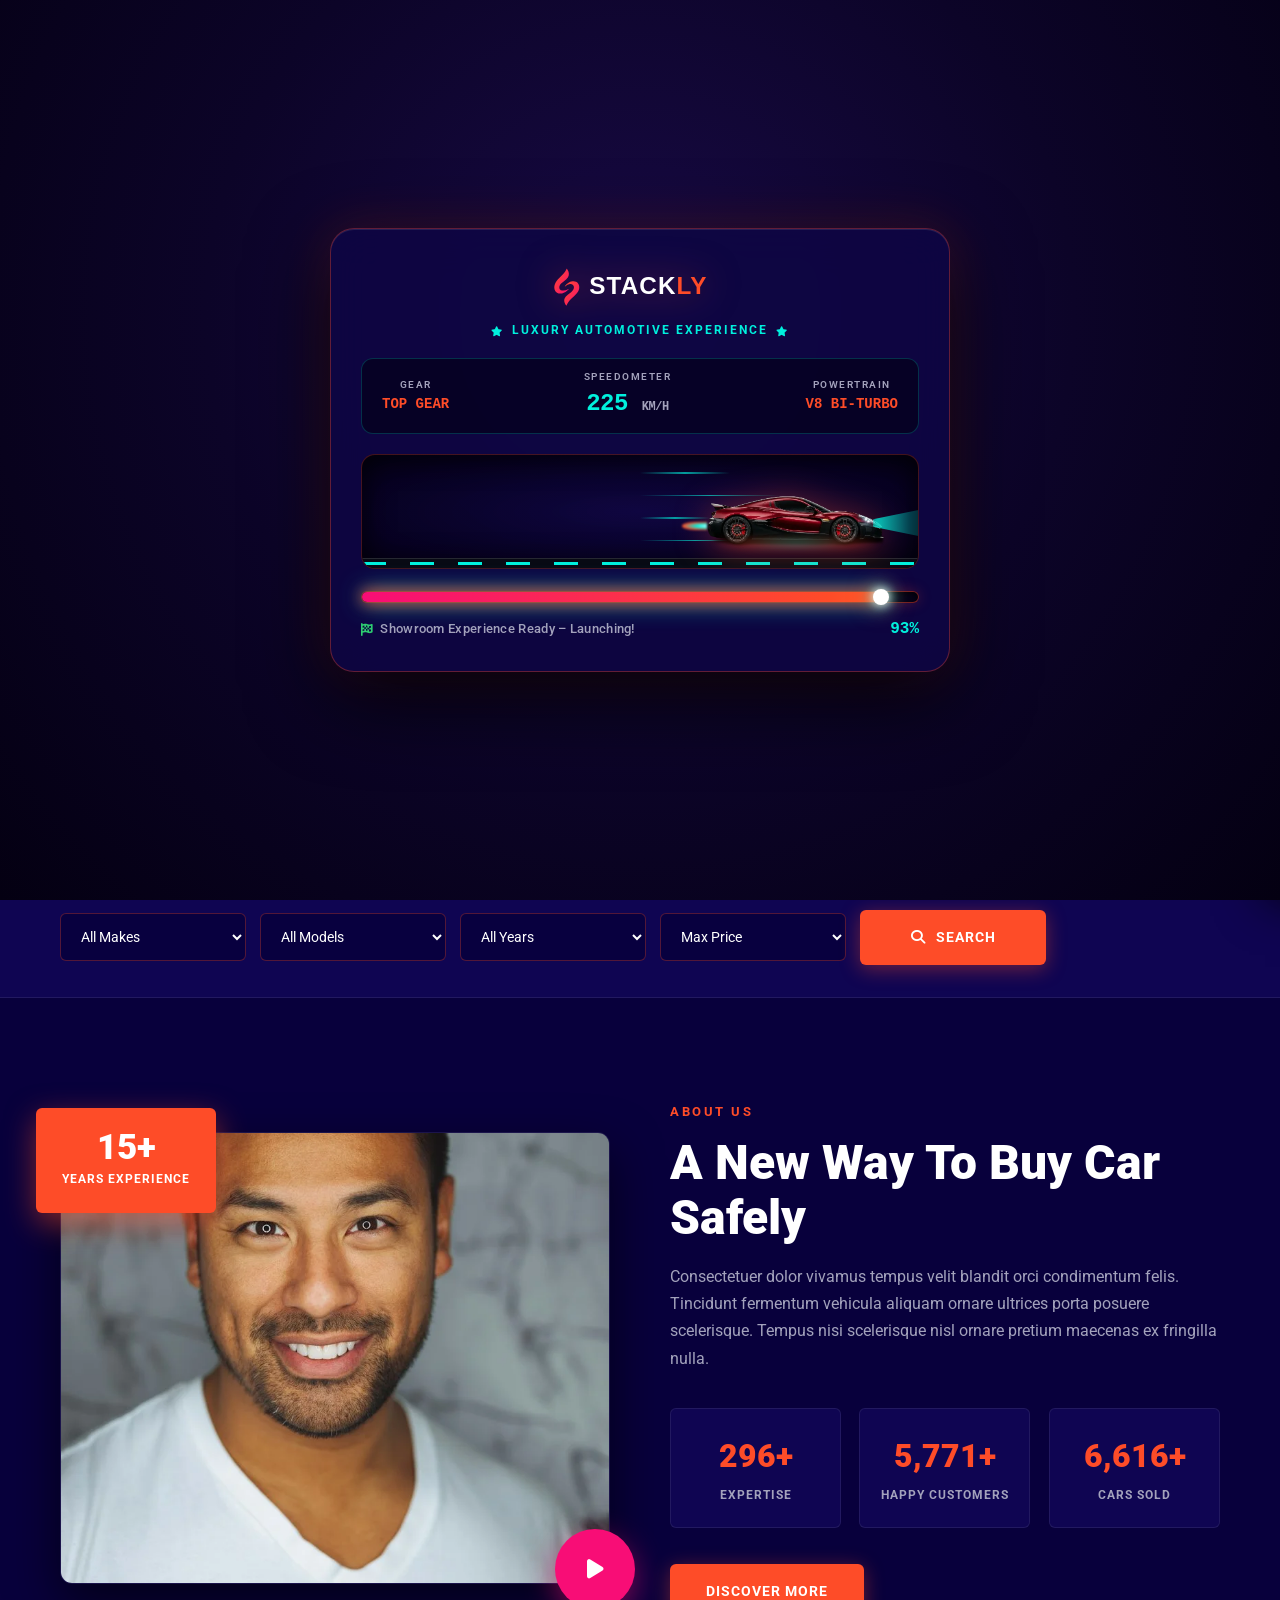
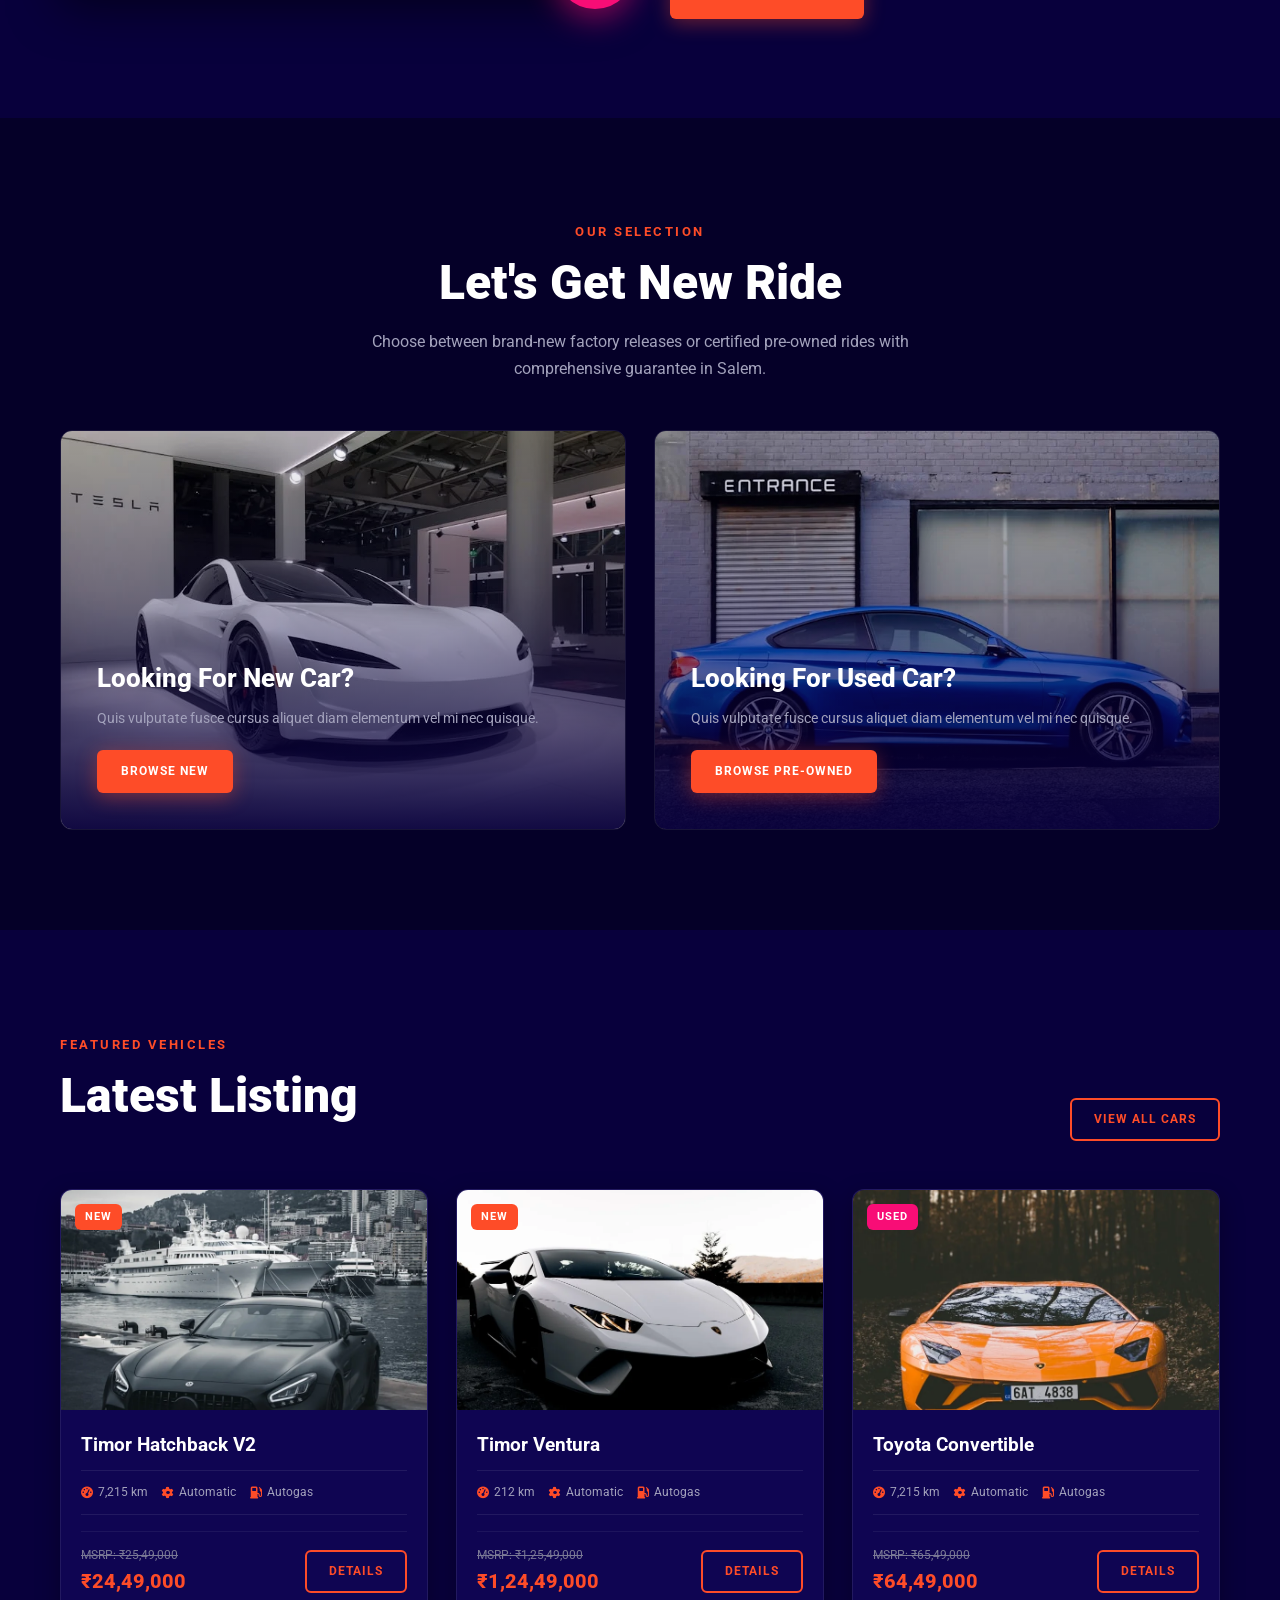
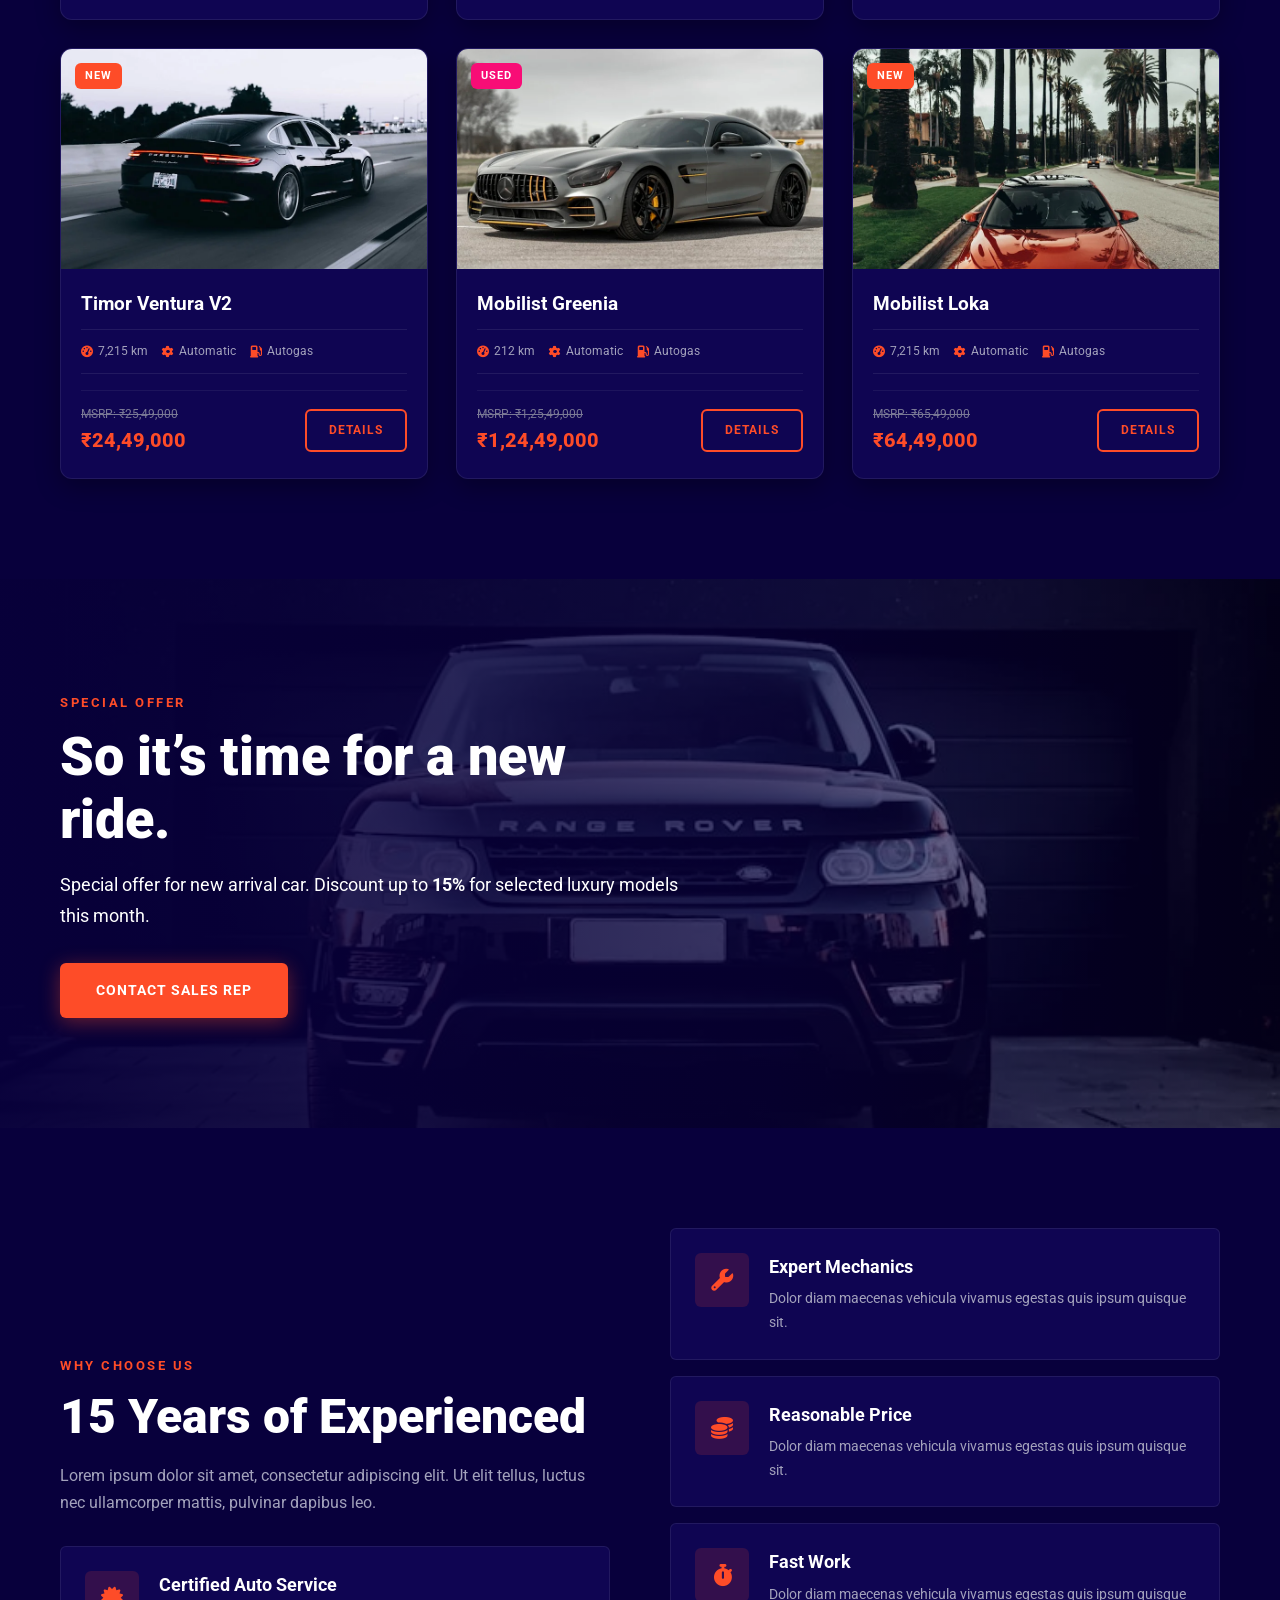
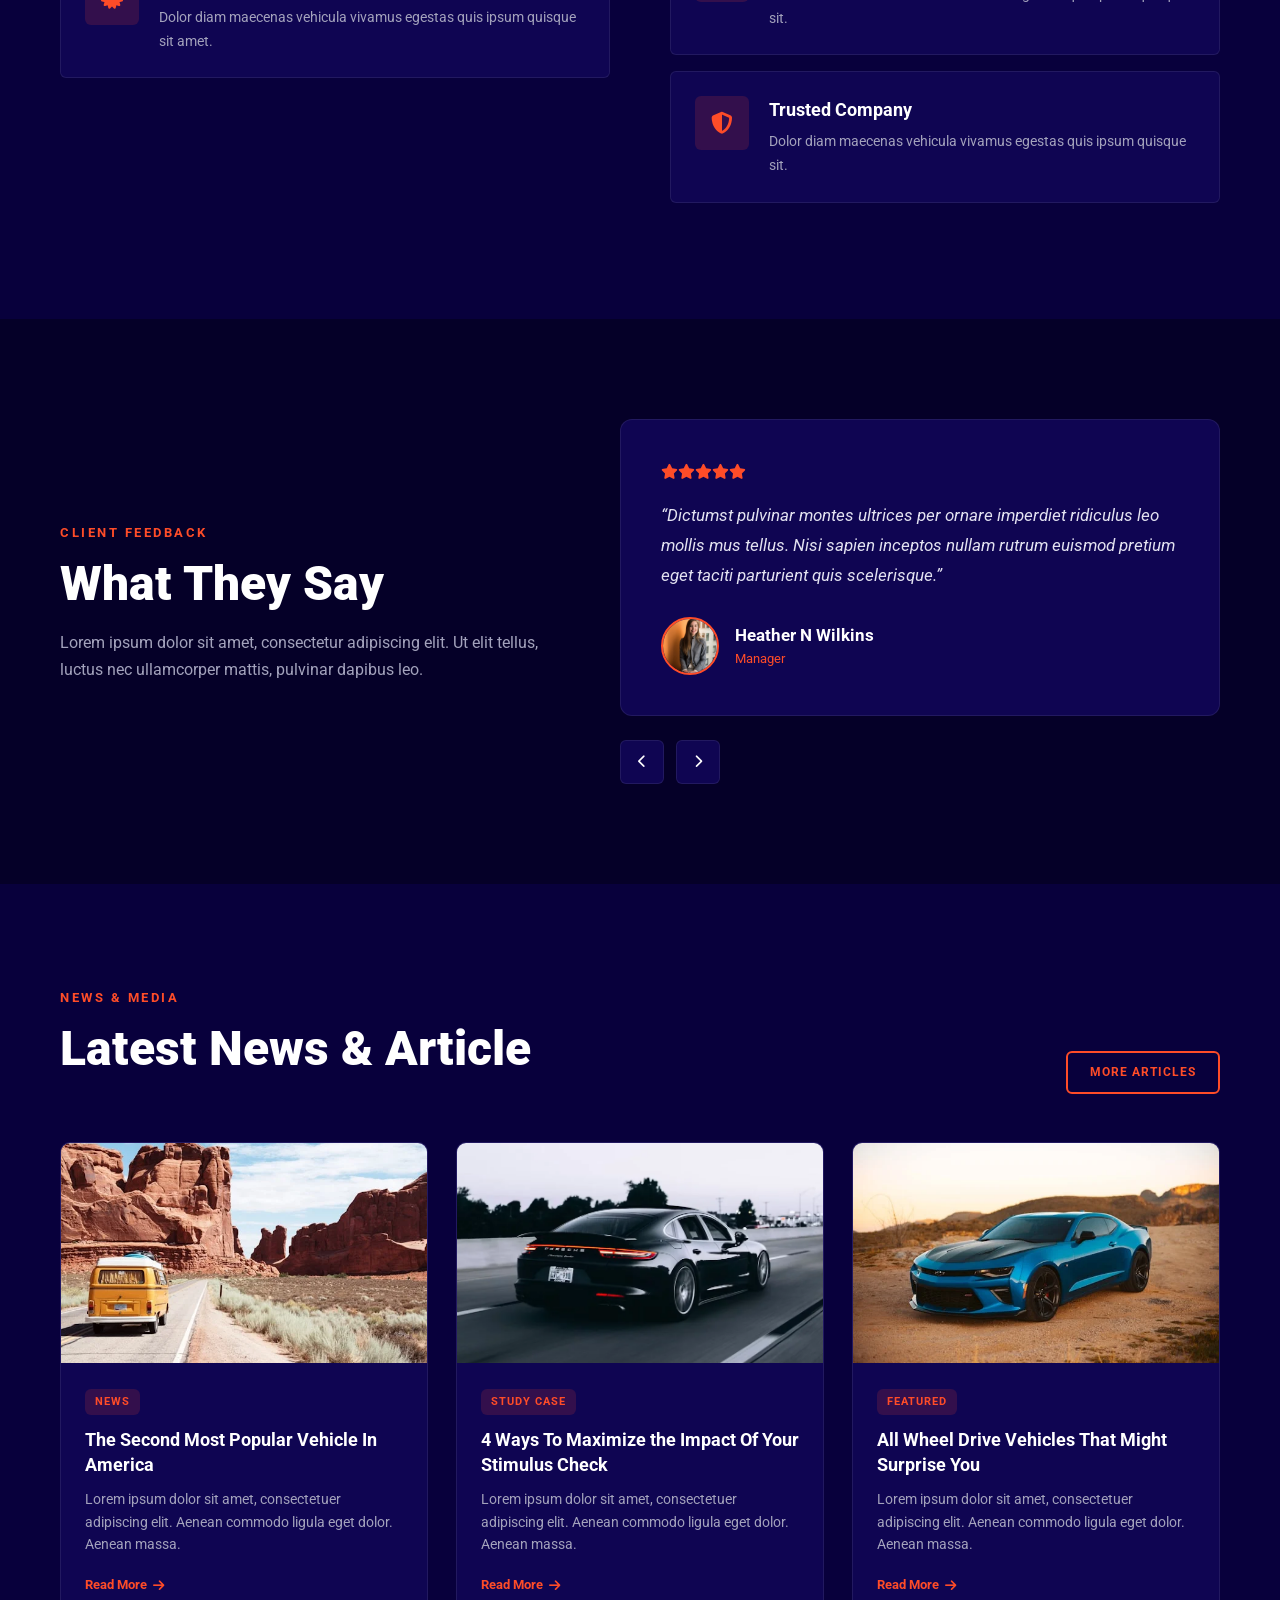
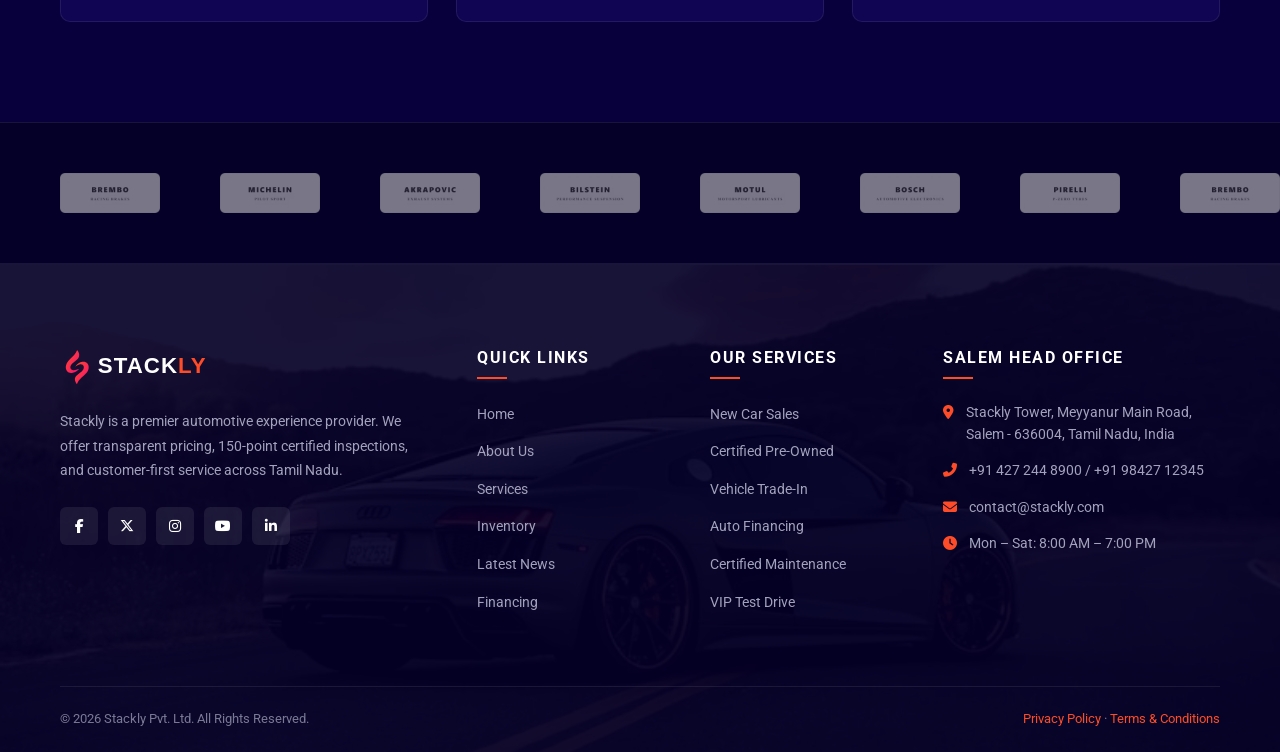
==== commit 3a558bcb: "Your second update message1" ====
--- a/index.html
+++ b/index.html
@@ -151,7 +151,7 @@
 
 
 
-</header>
+
 
 
 
@@ -209,10 +209,10 @@
       </select>
       <select class="filter-select-input">
         <option>Max Price</option>
-        <option>$30,000</option>
-        <option>$60,000</option>
-        <option>$100,000</option>
-        <option>$150,000+</option>
+        <option>₹30,00,000</option>
+        <option>₹60,00,000</option>
+        <option>₹1,00,00,000</option>
+        <option>₹1,50,00,000+</option>
       </select>
       <a href="listing.html" class="btn btn-primary" style="padding:14px; width:100%;"><i class="fas fa-search"></i> Search</a>
     </div>
@@ -316,8 +316,8 @@
       </div>
       <div class="pricing-row">
         <div>
-          <div class="msrp-struck">MSRP: $25,495</div>
-          <div class="net-price-val">$24,495</div>
+          <div class="msrp-struck">MSRP: ₹25,49,000</div>
+          <div class="net-price-val">₹24,49,000</div>
         </div>
         <a href="detail.html" class="btn btn-outline-primary btn-sm">Details</a>
       </div>
@@ -337,8 +337,8 @@
       </div>
       <div class="pricing-row">
         <div>
-          <div class="msrp-struck">MSRP: $125,495</div>
-          <div class="net-price-val">$124,495</div>
+          <div class="msrp-struck">MSRP: ₹1,25,49,000</div>
+          <div class="net-price-val">₹1,24,49,000</div>
         </div>
         <a href="detail.html" class="btn btn-outline-primary btn-sm">Details</a>
       </div>
@@ -358,8 +358,8 @@
       </div>
       <div class="pricing-row">
         <div>
-          <div class="msrp-struck">MSRP: $65,495</div>
-          <div class="net-price-val">$64,495</div>
+          <div class="msrp-struck">MSRP: ₹65,49,000</div>
+          <div class="net-price-val">₹64,49,000</div>
         </div>
         <a href="detail.html" class="btn btn-outline-primary btn-sm">Details</a>
       </div>
@@ -379,8 +379,8 @@
       </div>
       <div class="pricing-row">
         <div>
-          <div class="msrp-struck">MSRP: $25,495</div>
-          <div class="net-price-val">$24,495</div>
+          <div class="msrp-struck">MSRP: ₹25,49,000</div>
+          <div class="net-price-val">₹24,49,000</div>
         </div>
         <a href="detail.html" class="btn btn-outline-primary btn-sm">Details</a>
       </div>
@@ -400,8 +400,8 @@
       </div>
       <div class="pricing-row">
         <div>
-          <div class="msrp-struck">MSRP: $125,495</div>
-          <div class="net-price-val">$124,495</div>
+          <div class="msrp-struck">MSRP: ₹1,25,49,000</div>
+          <div class="net-price-val">₹1,24,49,000</div>
         </div>
         <a href="detail.html" class="btn btn-outline-primary btn-sm">Details</a>
       </div>
@@ -421,8 +421,8 @@
       </div>
       <div class="pricing-row">
         <div>
-          <div class="msrp-struck">MSRP: $65,495</div>
-          <div class="net-price-val">$64,495</div>
+          <div class="msrp-struck">MSRP: ₹65,49,000</div>
+          <div class="net-price-val">₹64,49,000</div>
         </div>
         <a href="detail.html" class="btn btn-outline-primary btn-sm">Details</a>
       </div>
@@ -688,7 +688,7 @@
 <div id="videoModalWrapper">
   <div class="video-modal-inner">
     <button class="video-close-trigger" id="videoCloseTrigger">&times; Close</button>
-    <iframe id="videoFrame" width="100%" height="100%" src="" frameborder="0" allow="autoplay; encrypted-media" allowfullscreen style="border-radius:10px;"></iframe>
+    <iframe id="videoFrame" width="100%" height="100%" src="about:blank" frameborder="0" allow="autoplay; encrypted-media" allowfullscreen style="border-radius:10px;"></iframe>
   </div>
 </div>
 
--- a/style.css
+++ b/style.css
@@ -1649,42 +1649,264 @@
   flex-direction: column;
 }
 
-/* Eliminate opacity/translate scroll-reveal bugs inside dashboard */
-.dash-main .reveal-on-scroll,
-.dash-main .reveal-left,
-.dash-main .reveal-right,
-.dash-main .kpi-card,
-.dash-main .dash-table-wrap,
-.dash-main .car-inventory-tile {
-  opacity: 1 !important;
-  transform: none !important;
-  filter: none !important;
-}
 
 @media (max-width: 1100px) {
   .dash-wrapper { grid-template-columns: 240px minmax(0, 1fr); }
   .dash-main { padding: 28px 24px; }
 }
+
+/* ==============================================================================
+   DASHBOARD MOBILE TOP BAR + SLIDING DRAWER NAVIGATION
+   ============================================================================== */
+
+/* Mobile top bar — hidden on desktop, shown on mobile */
+.dash-mobile-topbar {
+  display: none;
+  position: sticky;
+  top: 0;
+  left: 0;
+  right: 0;
+  z-index: 1100;
+  background: rgba(5, 0, 28, 0.97);
+  backdrop-filter: blur(14px);
+  border-bottom: 1px solid rgba(254, 76, 40, 0.25);
+  padding: 12px 20px;
+  align-items: center;
+  justify-content: space-between;
+  box-shadow: 0 4px 20px rgba(0, 0, 0, 0.5);
+}
+.dash-mobile-logo {
+  display: flex;
+  align-items: center;
+  flex-shrink: 0;
+}
+.dash-mobile-toggle {
+  background: rgba(254, 76, 40, 0.12);
+  border: 1px solid rgba(254, 76, 40, 0.35);
+  color: #fff;
+  font-size: 18px;
+  width: 42px;
+  height: 42px;
+  border-radius: 10px;
+  cursor: pointer;
+  display: flex;
+  align-items: center;
+  justify-content: center;
+  transition: all 0.25s ease;
+}
+.dash-mobile-toggle:hover {
+  background: rgba(254, 76, 40, 0.3);
+  border-color: var(--primary);
+}
+
+/* Backdrop */
+.dash-drawer-backdrop {
+  position: fixed;
+  inset: 0;
+  background: rgba(4, 0, 20, 0.78);
+  backdrop-filter: blur(6px);
+  z-index: 2998;
+  opacity: 0;
+  pointer-events: none;
+  transition: opacity 0.35s ease;
+}
+.dash-drawer-backdrop.open {
+  opacity: 1;
+  pointer-events: all;
+}
+
+/* Sliding drawer panel */
+.dash-mobile-drawer {
+  position: fixed;
+  top: 0;
+  left: 0;
+  bottom: 0;
+  width: 300px;
+  max-width: 85vw;
+  height: 100dvh;
+  background: rgba(6, 1, 26, 0.98);
+  backdrop-filter: blur(24px);
+  border-right: 1px solid rgba(254, 76, 40, 0.25);
+  box-shadow: 10px 0 40px rgba(0, 0, 0, 0.8);
+  z-index: 2999;
+  display: flex;
+  flex-direction: column;
+  transform: translateX(-100%);
+  transition: transform 0.36s cubic-bezier(0.16, 1, 0.3, 1);
+  overflow-y: auto;
+  overflow-x: hidden;
+}
+.dash-mobile-drawer.open {
+  transform: translateX(0);
+}
+
+/* Drawer header row */
+.dash-drawer-header {
+  display: flex;
+  align-items: center;
+  justify-content: space-between;
+  padding: 16px 20px;
+  border-bottom: 1px solid rgba(255, 255, 255, 0.08);
+  background: rgba(4, 0, 18, 0.5);
+  flex-shrink: 0;
+}
+.dash-drawer-close {
+  background: rgba(255, 255, 255, 0.06);
+  border: 1px solid rgba(255, 255, 255, 0.12);
+  color: #fff;
+  font-size: 22px;
+  width: 36px;
+  height: 36px;
+  border-radius: 8px;
+  cursor: pointer;
+  display: flex;
+  align-items: center;
+  justify-content: center;
+  transition: all 0.2s ease;
+  line-height: 1;
+}
+.dash-drawer-close:hover {
+  background: rgba(254, 76, 40, 0.25);
+  border-color: var(--primary);
+  color: #fff;
+}
+
+/* User profile section inside drawer */
+.dash-drawer-user {
+  padding: 24px 20px 20px;
+  text-align: center;
+  border-bottom: 1px solid rgba(255, 255, 255, 0.07);
+  background: rgba(255, 255, 255, 0.025);
+  flex-shrink: 0;
+}
+.dash-drawer-user h4 {
+  color: #fff;
+  font-size: 1rem;
+  font-weight: 700;
+}
+.dash-drawer-user p {
+  color: var(--text-muted);
+  font-size: 12px;
+  margin: 6px 0 0;
+}
+
+/* Nav links inside the drawer */
+.dash-drawer-nav {
+  display: flex;
+  flex-direction: column;
+  padding: 16px 12px;
+  gap: 4px;
+  flex: 1;
+}
+.dash-drawer-link {
+  display: flex;
+  align-items: center;
+  gap: 14px;
+  padding: 13px 16px;
+  font-size: 14px;
+  font-weight: 600;
+  color: var(--text-muted);
+  border-radius: 10px;
+  border: 1px solid transparent;
+  text-decoration: none;
+  transition: all 0.25s ease;
+  cursor: pointer;
+}
+.dash-drawer-link i {
+  width: 18px;
+  text-align: center;
+  font-size: 15px;
+  flex-shrink: 0;
+  color: var(--text-dim);
+  transition: color 0.25s ease;
+}
+.dash-drawer-link:hover,
+.dash-drawer-link.active {
+  background: rgba(254, 76, 40, 0.1);
+  border-color: rgba(254, 76, 40, 0.25);
+  color: #fff;
+}
+.dash-drawer-link:hover i,
+.dash-drawer-link.active i {
+  color: var(--primary);
+}
+.dash-drawer-logout {
+  margin-top: auto;
+  color: #e74c3c;
+  border-color: rgba(231, 76, 60, 0.2);
+}
+.dash-drawer-logout:hover {
+  background: rgba(231, 76, 60, 0.12) !important;
+  border-color: rgba(231, 76, 60, 0.4) !important;
+  color: #ff6b6b !important;
+}
+.dash-drawer-logout i {
+  color: #e74c3c !important;
+}
+
+/* On mobile: hide sidebar, show top bar + full screen content */
 @media (max-width: 900px) {
-  .dash-wrapper { grid-template-columns: 1fr; display: flex; flex-direction: column; }
-  .dash-sidebar { border-right: none; border-bottom: 1px solid var(--border-light); padding: 20px; }
-  .dash-nav { display: grid; grid-template-columns: repeat(auto-fit, minmax(160px, 1fr)); gap: 8px; }
-  .dash-main { padding: 24px 16px; }
+  .dash-mobile-topbar { display: flex; }
+  .dash-wrapper {
+    grid-template-columns: 1fr;
+    display: block;
+  }
+  .dash-sidebar {
+    display: none !important;
+  }
+  .dash-main {
+    padding: 20px 16px;
+    min-height: calc(100vh - 66px);
+  }
   .dash-header-bar { flex-direction: column; align-items: flex-start; gap: 14px; }
 }
 
+
 /* ==============================================================================
-   PAGE & SECTION-BY-SECTION SCROLL ENTRANCE ANIMATIONS
+   PREMIUM CINEMATIC SCROLL ENTRANCE ANIMATIONS — STACKLY LUXURY AUTOMOTIVE
    ============================================================================== */
+
+/* ── Base keyframe library ─────────────────────────────────────────────────── */
+@keyframes fadeSlideUp {
+  from { opacity: 0; transform: translateY(48px); }
+  to   { opacity: 1; transform: translateY(0); }
+}
+@keyframes fadeSlideLeft {
+  from { opacity: 0; transform: translateX(-52px); }
+  to   { opacity: 1; transform: translateX(0); }
+}
+@keyframes fadeSlideRight {
+  from { opacity: 0; transform: translateX(52px); }
+  to   { opacity: 1; transform: translateX(0); }
+}
+@keyframes scaleReveal {
+  from { opacity: 0; transform: scale(0.88); filter: blur(4px); }
+  to   { opacity: 1; transform: scale(1);    filter: blur(0); }
+}
+@keyframes glowPop {
+  from { opacity: 0; transform: scale(0.80) translateY(24px); }
+  to   { opacity: 1; transform: scale(1)    translateY(0); }
+}
+@keyframes softFade {
+  from { opacity: 0; transform: translateY(22px) scale(0.97); }
+  to   { opacity: 1; transform: translateY(0)    scale(1); }
+}
+@keyframes floatIn {
+  from { opacity: 0; transform: translateY(36px) rotate(-1deg); }
+  to   { opacity: 1; transform: translateY(0)    rotate(0deg); }
+}
+
+/* ── Section-level entrance (whole section rises into view) ───────────────── */
 section.scroll-section-effect,
 .page-hero-banner.scroll-section-effect,
 footer#site-footer.scroll-section-effect {
   opacity: 0;
-  transform: translateY(32px);
-  transition: opacity 0.8s cubic-bezier(0.16, 1, 0.3, 1), transform 0.8s cubic-bezier(0.16, 1, 0.3, 1);
+  transform: translateY(44px);
+  transition:
+    opacity   0.90s cubic-bezier(0.16, 1, 0.3, 1),
+    transform 0.90s cubic-bezier(0.16, 1, 0.3, 1);
   will-change: opacity, transform;
 }
-
 section.section-active,
 .page-hero-banner.section-active,
 footer#site-footer.section-active {
@@ -1692,72 +1914,287 @@
   transform: translateY(0) !important;
 }
 
+/* ── Generic reveal classes ────────────────────────────────────────────────── */
 .reveal-on-scroll {
   opacity: 0;
-  transform: translateY(28px);
-  transition: opacity 0.65s cubic-bezier(0.16, 1, 0.3, 1), transform 0.65s cubic-bezier(0.16, 1, 0.3, 1);
+  transform: translateY(36px);
+  transition:
+    opacity   0.72s cubic-bezier(0.16, 1, 0.3, 1),
+    transform 0.72s cubic-bezier(0.16, 1, 0.3, 1);
   will-change: opacity, transform;
 }
-
 .reveal-on-scroll.revealed {
   opacity: 1 !important;
   transform: translateY(0) !important;
 }
-
 .reveal-left {
   opacity: 0;
-  transform: translateX(-35px);
-  transition: opacity 0.65s cubic-bezier(0.16, 1, 0.3, 1), transform 0.65s cubic-bezier(0.16, 1, 0.3, 1);
+  transform: translateX(-44px);
+  transition:
+    opacity   0.72s cubic-bezier(0.16, 1, 0.3, 1),
+    transform 0.72s cubic-bezier(0.16, 1, 0.3, 1);
   will-change: opacity, transform;
 }
-
 .reveal-left.revealed {
   opacity: 1 !important;
   transform: translateX(0) !important;
 }
-
 .reveal-right {
   opacity: 0;
-  transform: translateX(35px);
-  transition: opacity 0.65s cubic-bezier(0.16, 1, 0.3, 1), transform 0.65s cubic-bezier(0.16, 1, 0.3, 1);
+  transform: translateX(44px);
+  transition:
+    opacity   0.72s cubic-bezier(0.16, 1, 0.3, 1),
+    transform 0.72s cubic-bezier(0.16, 1, 0.3, 1);
   will-change: opacity, transform;
 }
-
 .reveal-right.revealed {
   opacity: 1 !important;
   transform: translateX(0) !important;
 }
 
-/* Fluid cascading stagger classes */
-.stagger-1 { transition-delay: 0.05s; }
-.stagger-2 { transition-delay: 0.12s; }
-.stagger-3 { transition-delay: 0.19s; }
-.stagger-4 { transition-delay: 0.26s; }
-.stagger-5 { transition-delay: 0.33s; }
-.stagger-6 { transition-delay: 0.40s; }
-
-/* Dashboard and Auth Portal immunity to prevent layout shifting or hidden tabs */
+/* ── Stat / KPI counters — scale-pop with bounce ──────────────────────────── */
+.stat-card.reveal-on-scroll,
+.kpi-card.reveal-on-scroll,
+.stat-box-card.reveal-on-scroll {
+  opacity: 0;
+  transform: scale(0.88) translateY(22px);
+  transition:
+    opacity   0.65s cubic-bezier(0.34, 1.56, 0.64, 1),
+    transform 0.65s cubic-bezier(0.34, 1.56, 0.64, 1);
+}
+.stat-card.reveal-on-scroll.revealed,
+.kpi-card.reveal-on-scroll.revealed,
+.stat-box-card.reveal-on-scroll.revealed {
+  opacity: 1 !important;
+  transform: scale(1) translateY(0) !important;
+}
+
+/* ── Service & feature cards — float-in with gentle tilt ─────────────────── */
+.service-card.reveal-on-scroll,
+.feature-box.reveal-on-scroll,
+.benefit-item.reveal-on-scroll {
+  opacity: 0;
+  transform: translateY(44px) rotate(0.5deg);
+  transition:
+    opacity   0.70s cubic-bezier(0.16, 1, 0.3, 1),
+    transform 0.70s cubic-bezier(0.16, 1, 0.3, 1);
+}
+.service-card.reveal-on-scroll.revealed,
+.feature-box.reveal-on-scroll.revealed,
+.benefit-item.reveal-on-scroll.revealed {
+  opacity: 1 !important;
+  transform: translateY(0) rotate(0deg) !important;
+}
+
+/* ── Car inventory tiles — scale + blur dissolve ──────────────────────────── */
+.car-inventory-tile.reveal-on-scroll {
+  opacity: 0;
+  transform: scale(0.92) translateY(28px);
+  filter: blur(3px);
+  transition:
+    opacity   0.68s cubic-bezier(0.16, 1, 0.3, 1),
+    transform 0.68s cubic-bezier(0.16, 1, 0.3, 1),
+    filter    0.60s ease;
+}
+.car-inventory-tile.reveal-on-scroll.revealed {
+  opacity: 1 !important;
+  transform: scale(1) translateY(0) !important;
+  filter: blur(0) !important;
+}
+
+/* ── Blog & news cards — gentle float-in ─────────────────────────────────── */
+.blog-card.reveal-on-scroll,
+.news-tile.reveal-on-scroll {
+  opacity: 0;
+  transform: translateY(40px) scale(0.97);
+  transition:
+    opacity   0.65s cubic-bezier(0.25, 0.46, 0.45, 0.94),
+    transform 0.65s cubic-bezier(0.25, 0.46, 0.45, 0.94);
+}
+.blog-card.reveal-on-scroll.revealed,
+.news-tile.reveal-on-scroll.revealed {
+  opacity: 1 !important;
+  transform: translateY(0) scale(1) !important;
+}
+
+/* ── Team cards — rotate-up entrance ─────────────────────────────────────── */
+.team-card.reveal-on-scroll,
+.team-profile-card.reveal-on-scroll {
+  opacity: 0;
+  transform: translateY(40px) rotate(-1.2deg);
+  transition:
+    opacity   0.72s cubic-bezier(0.16, 1, 0.3, 1),
+    transform 0.72s cubic-bezier(0.16, 1, 0.3, 1);
+}
+.team-card.reveal-on-scroll.revealed,
+.team-profile-card.reveal-on-scroll.revealed {
+  opacity: 1 !important;
+  transform: translateY(0) rotate(0deg) !important;
+}
+
+/* ── Glass feature boxes — blur dissolve ─────────────────────────────────── */
+.feature-box-glass.reveal-on-scroll {
+  opacity: 0;
+  transform: translateY(32px) scale(0.94);
+  filter: blur(5px);
+  transition:
+    opacity   0.70s cubic-bezier(0.16, 1, 0.3, 1),
+    transform 0.70s cubic-bezier(0.16, 1, 0.3, 1),
+    filter    0.60s ease;
+}
+.feature-box-glass.reveal-on-scroll.revealed {
+  opacity: 1 !important;
+  transform: translateY(0) scale(1) !important;
+  filter: blur(0) !important;
+}
+
+/* ── Brand / partner logos — scale-pop ───────────────────────────────────── */
+.partner-logo-item.reveal-on-scroll,
+.brand-card-premium.reveal-on-scroll {
+  opacity: 0;
+  transform: scale(0.72);
+  transition:
+    opacity   0.55s cubic-bezier(0.34, 1.56, 0.64, 1),
+    transform 0.55s cubic-bezier(0.34, 1.56, 0.64, 1);
+}
+.partner-logo-item.reveal-on-scroll.revealed,
+.brand-card-premium.reveal-on-scroll.revealed {
+  opacity: 1 !important;
+  transform: scale(1) !important;
+}
+
+/* ── FAQ items — slide from left ─────────────────────────────────────────── */
+.faq-accordion-item.reveal-on-scroll {
+  opacity: 0;
+  transform: translateX(-30px);
+  transition:
+    opacity   0.60s cubic-bezier(0.16, 1, 0.3, 1),
+    transform 0.60s cubic-bezier(0.16, 1, 0.3, 1);
+}
+.faq-accordion-item.reveal-on-scroll.revealed {
+  opacity: 1 !important;
+  transform: translateX(0) !important;
+}
+
+/* ── Pricing / premium cards — glow bounce ───────────────────────────────── */
+.pricing-card.reveal-on-scroll,
+.premium-card.reveal-on-scroll {
+  opacity: 0;
+  transform: translateY(48px) scale(0.93);
+  transition:
+    opacity   0.75s cubic-bezier(0.34, 1.56, 0.64, 1),
+    transform 0.75s cubic-bezier(0.34, 1.56, 0.64, 1);
+}
+.pricing-card.reveal-on-scroll.revealed,
+.premium-card.reveal-on-scroll.revealed {
+  opacity: 1 !important;
+  transform: translateY(0) scale(1) !important;
+}
+
+/* ── Timeline boxes — diagonal slide ─────────────────────────────────────── */
+.timeline-card-box.reveal-on-scroll {
+  opacity: 0;
+  transform: translateX(-36px) translateY(20px);
+  transition:
+    opacity   0.68s cubic-bezier(0.16, 1, 0.3, 1),
+    transform 0.68s cubic-bezier(0.16, 1, 0.3, 1);
+}
+.timeline-card-box.reveal-on-scroll.revealed {
+  opacity: 1 !important;
+  transform: translateX(0) translateY(0) !important;
+}
+
+/* ── Footer columns ──────────────────────────────────────────────────────── */
+.footer-columns-grid > div.reveal-on-scroll {
+  opacity: 0;
+  transform: translateY(30px);
+  transition:
+    opacity   0.60s cubic-bezier(0.25, 0.46, 0.45, 0.94),
+    transform 0.60s cubic-bezier(0.25, 0.46, 0.45, 0.94);
+}
+.footer-columns-grid > div.reveal-on-scroll.revealed {
+  opacity: 1 !important;
+  transform: translateY(0) !important;
+}
+
+/* ── Finance / about / contact grid items ────────────────────────────────── */
+.finance-calc-box.reveal-on-scroll,
+.about-grid > div.reveal-on-scroll,
+.contact-grid > div.reveal-on-scroll {
+  opacity: 0;
+  transform: translateY(38px) scale(0.97);
+  transition:
+    opacity   0.70s cubic-bezier(0.16, 1, 0.3, 1),
+    transform 0.70s cubic-bezier(0.16, 1, 0.3, 1);
+}
+.finance-calc-box.reveal-on-scroll.revealed,
+.about-grid > div.reveal-on-scroll.revealed,
+.contact-grid > div.reveal-on-scroll.revealed {
+  opacity: 1 !important;
+  transform: translateY(0) scale(1) !important;
+}
+
+/* ── Promo cards — scale reveal from centre ──────────────────────────────── */
+.promo-car-card.reveal-on-scroll {
+  opacity: 0;
+  transform: scale(0.90) translateY(32px);
+  transition:
+    opacity   0.75s cubic-bezier(0.16, 1, 0.3, 1),
+    transform 0.75s cubic-bezier(0.16, 1, 0.3, 1);
+}
+.promo-car-card.reveal-on-scroll.revealed {
+  opacity: 1 !important;
+  transform: scale(1) translateY(0) !important;
+}
+
+/* ── Fluid cascading stagger classes ─────────────────────────────────────── */
+.stagger-1 { transition-delay: 0.04s; }
+.stagger-2 { transition-delay: 0.11s; }
+.stagger-3 { transition-delay: 0.18s; }
+.stagger-4 { transition-delay: 0.25s; }
+.stagger-5 { transition-delay: 0.32s; }
+.stagger-6 { transition-delay: 0.39s; }
+.stagger-7 { transition-delay: 0.46s; }
+.stagger-8 { transition-delay: 0.52s; }
+
+/* ── Hover micro-lift on revealed cards ──────────────────────────────────── */
+.service-card.reveal-on-scroll.revealed:hover,
+.car-inventory-tile.reveal-on-scroll.revealed:hover,
+.blog-card.reveal-on-scroll.revealed:hover,
+.feature-box-glass.reveal-on-scroll.revealed:hover {
+  transform: translateY(-6px) scale(1.015) !important;
+  transition: transform 0.3s cubic-bezier(0.16, 1, 0.3, 1) !important;
+}
+
+/* ── Dashboard & Auth immunity — must never animate ─────────────────────── */
+.dash-wrapper,
 .dash-wrapper *,
 .dash-main section,
 .dash-main .reveal-on-scroll,
 .dash-main .reveal-left,
 .dash-main .reveal-right,
-.auth-portal-page *,
-.stackly-preloader-overlay * {
+.auth-portal-page,
+.auth-portal-page * {
   opacity: 1 !important;
   transform: none !important;
-}
-
+  filter: none !important;
+  animation: none !important;
+}
+
+/* ── Respects user motion preference ────────────────────────────────────── */
 @media (prefers-reduced-motion: reduce) {
   section,
   .page-hero-banner,
   footer#site-footer,
   .reveal-on-scroll,
   .reveal-left,
-  .reveal-right {
+  .reveal-right,
+  [class*="stagger-"] {
     opacity: 1 !important;
     transform: none !important;
+    filter: none !important;
     transition: none !important;
+    animation: none !important;
   }
 }
 
@@ -3090,6 +3527,78 @@
 }
 
 /* ==========================================================================
+   PRELOADER MOBILE RESPONSIVE
+   ========================================================================== */
+@media (max-width: 600px) {
+  .preloader-cinematic-stage {
+    width: 96%;
+    padding: 24px 18px 20px;
+    border-radius: 18px;
+  }
+  .preloader-cinematic-logo {
+    height: 36px;
+  }
+  .preloader-salem-badge {
+    font-size: 10px;
+    letter-spacing: 1px;
+  }
+  .preloader-hud-display {
+    padding: 8px 14px;
+    margin-bottom: 14px;
+  }
+  .hud-value-large {
+    font-size: 18px;
+  }
+  .hud-value {
+    font-size: 11px;
+  }
+  .hud-label {
+    font-size: 9px;
+  }
+  .preloader-highway-stage {
+    height: 90px;
+    margin-bottom: 16px;
+  }
+  .preloader-supercar-wrapper {
+    width: 150px;
+    height: 70px;
+  }
+  .preloader-supercar-img {
+    width: 150px;
+  }
+  .supercar-headlight-cone {
+    width: 55px;
+    right: -40px;
+    top: 26px;
+    height: 30px;
+  }
+  .supercar-nitro-exhaust {
+    top: 38px;
+  }
+  .progress-track-neon {
+    height: 10px;
+  }
+  .progress-bar-neon::after {
+    width: 12px;
+    height: 12px;
+    right: -4px;
+  }
+  .progress-info-row {
+    flex-direction: column;
+    align-items: flex-start;
+    gap: 6px;
+    margin-top: 10px;
+  }
+  .progress-status-msg {
+    font-size: 11px;
+  }
+  .progress-percent-val {
+    font-size: 13px;
+    align-self: flex-end;
+  }
+}
+
+/* ==========================================================================
    ULTRA-PREMIUM SPLIT-SCREEN AUTH PORTAL (login.html)
    ========================================================================== */
 .auth-portal-page {
